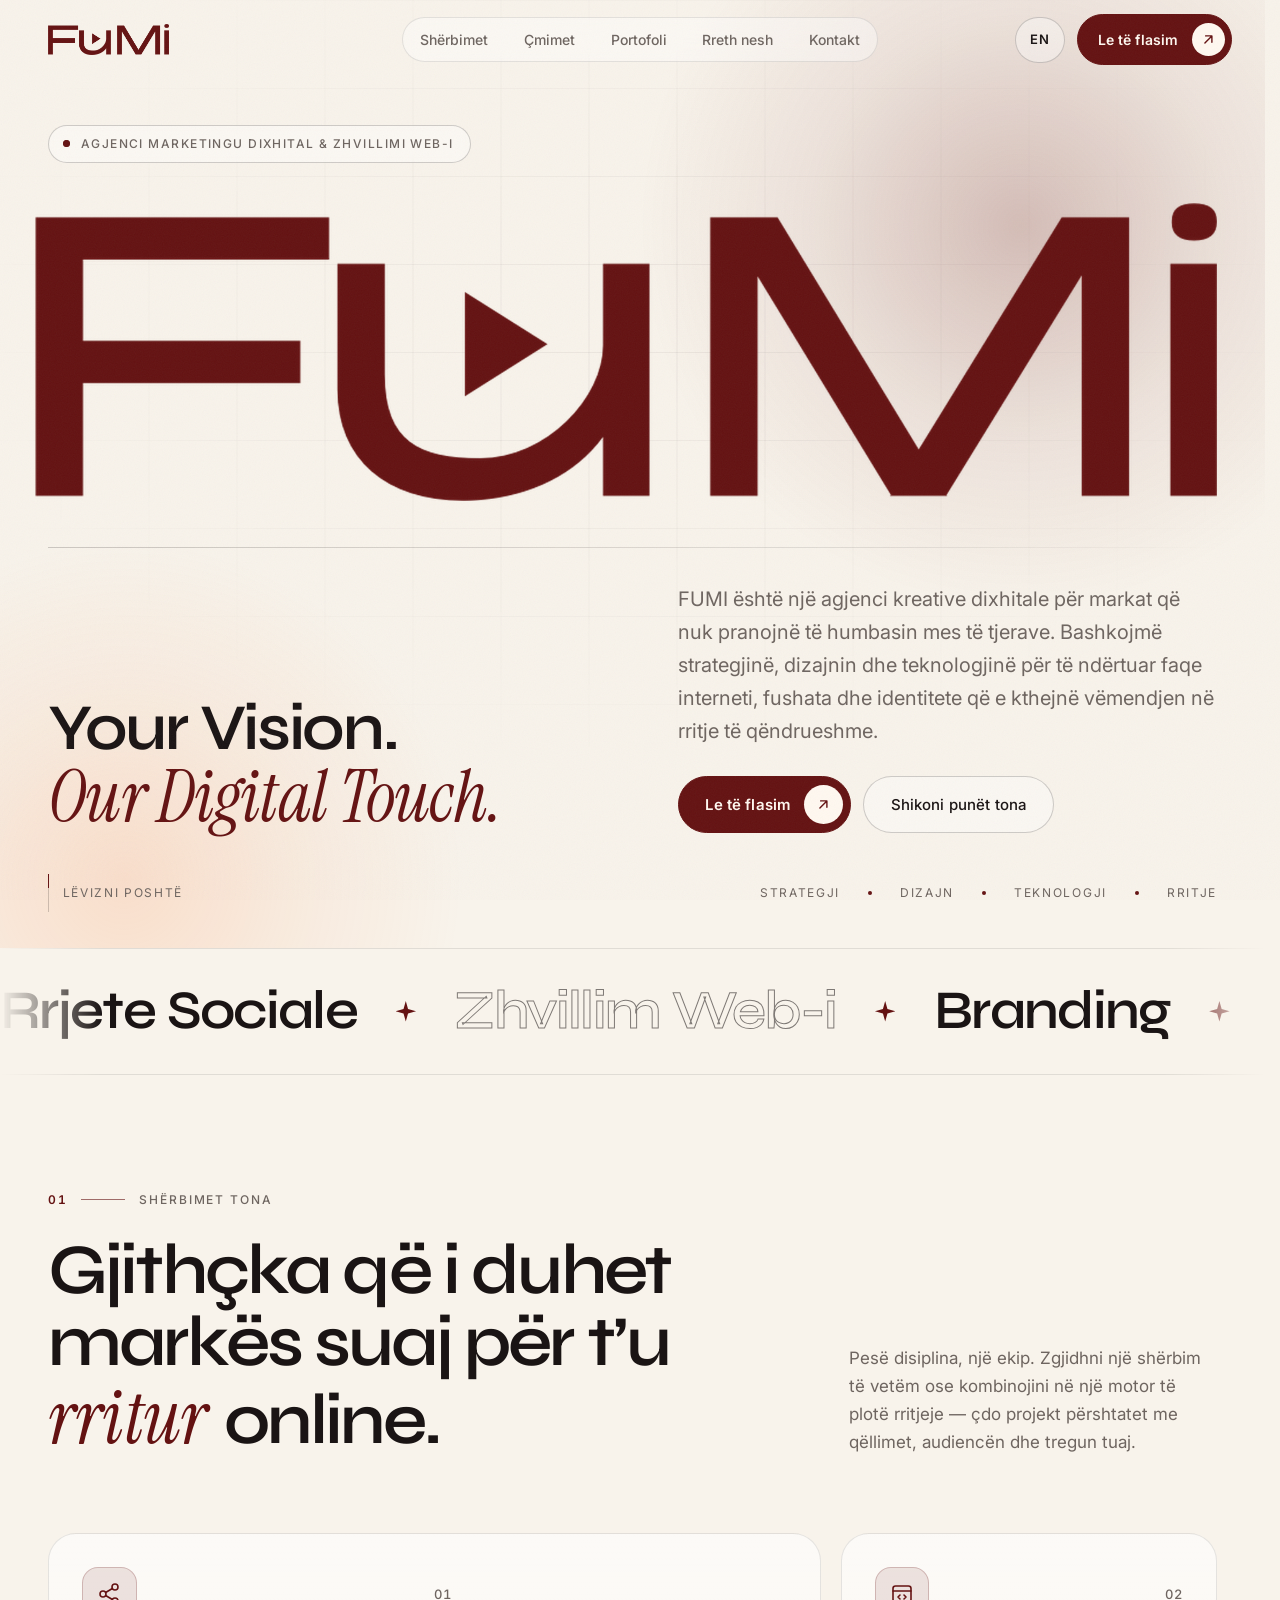
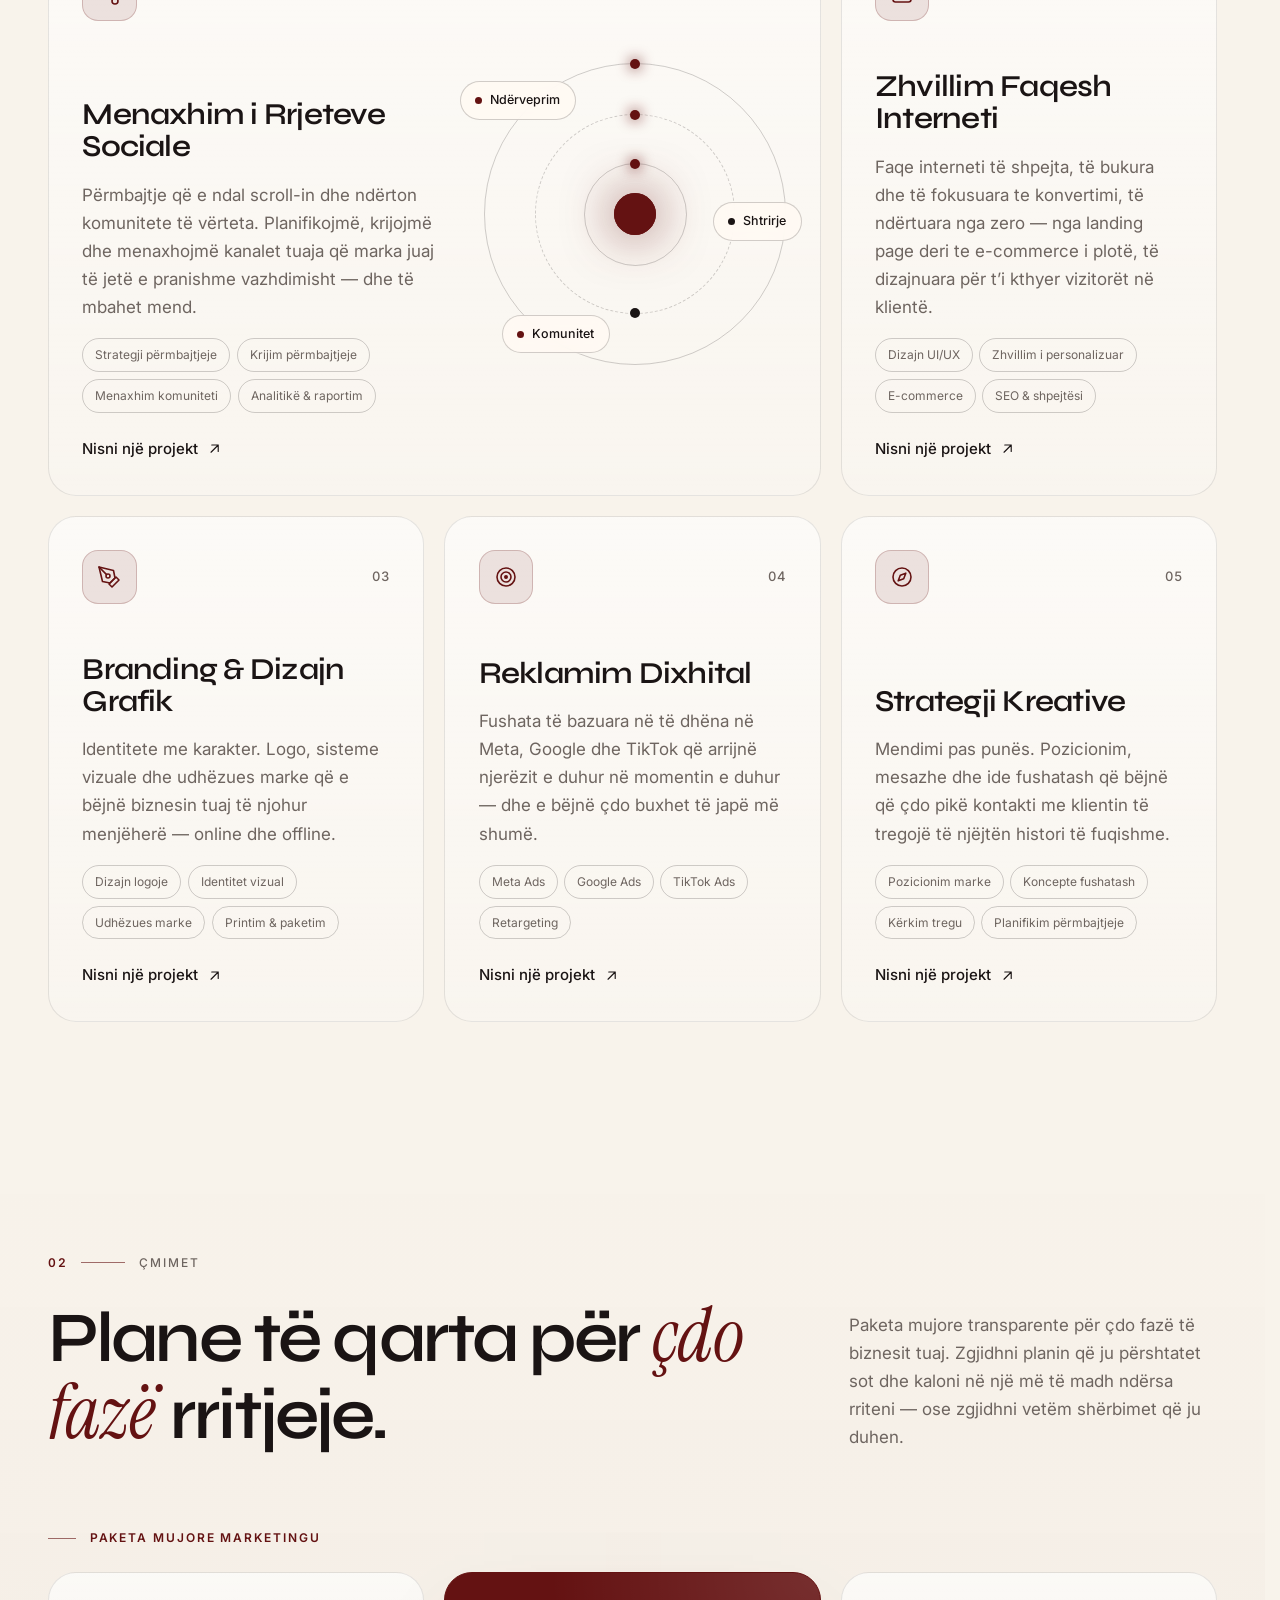
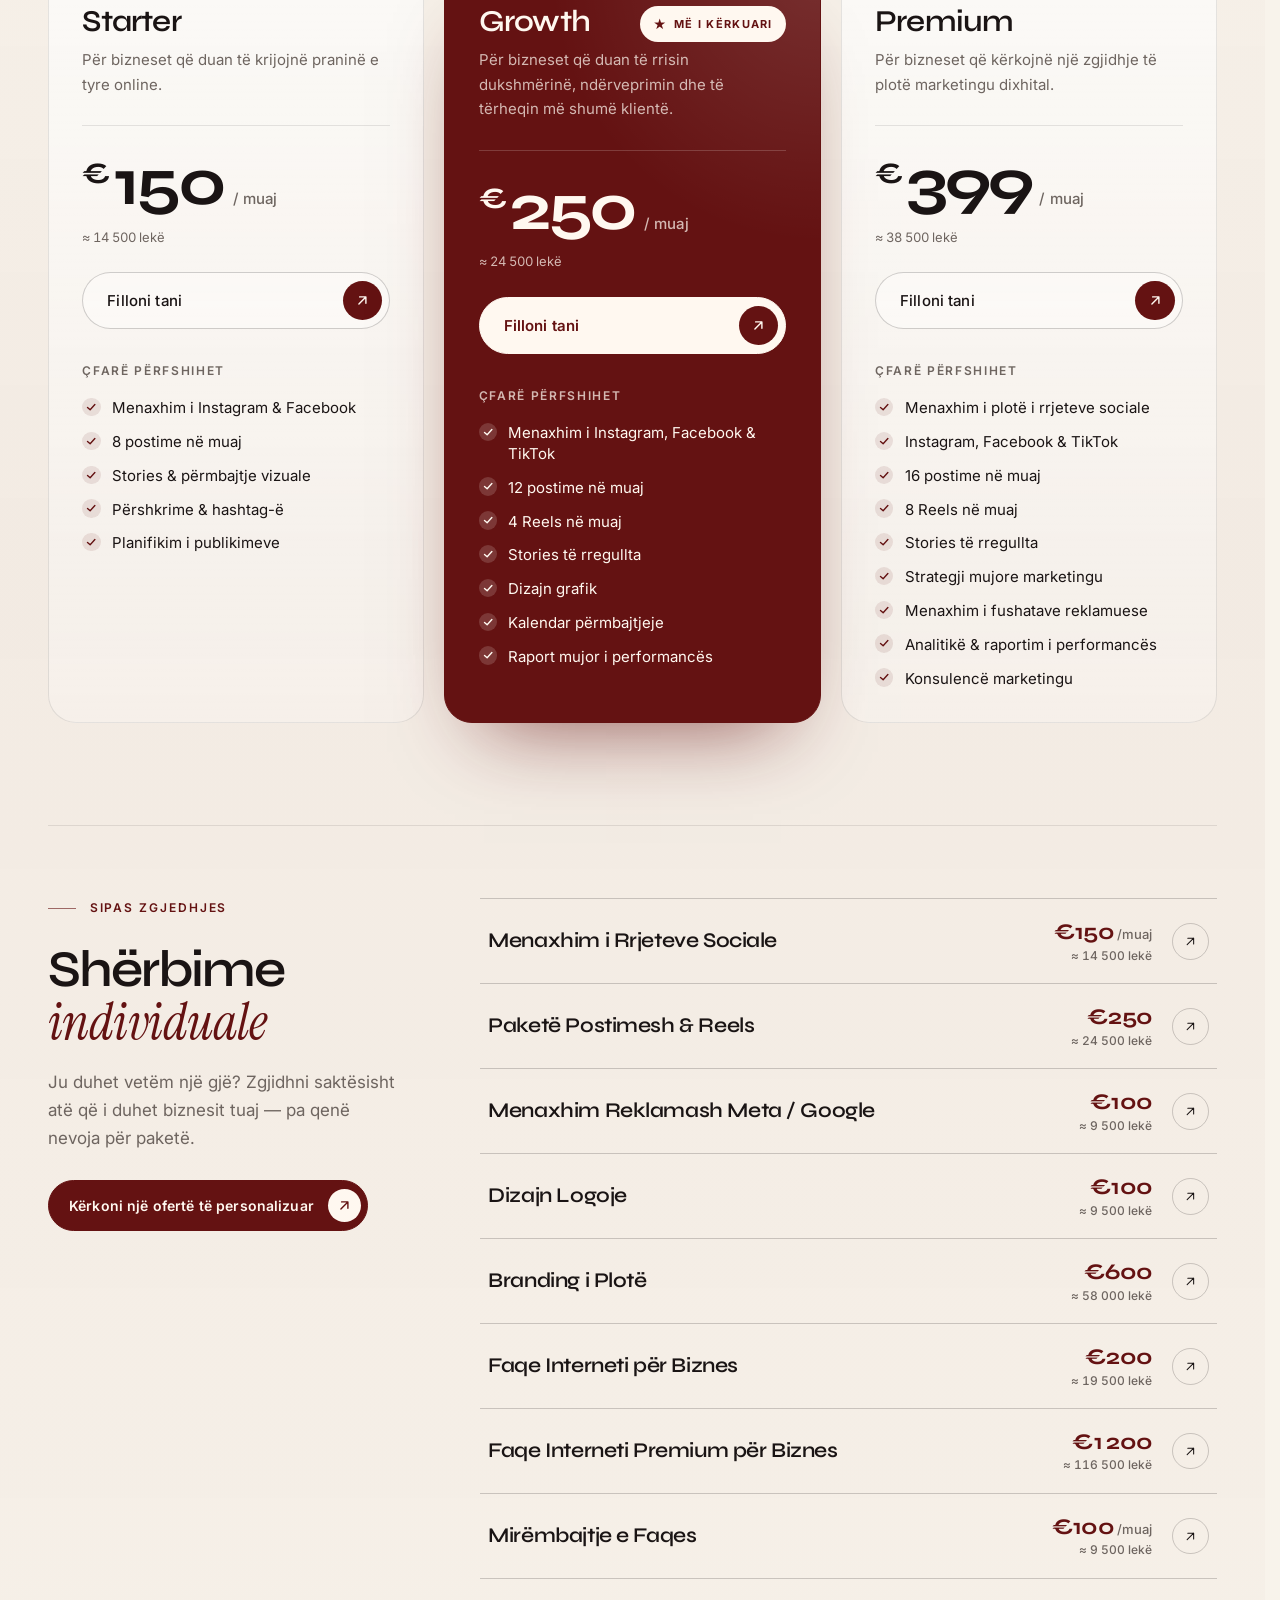
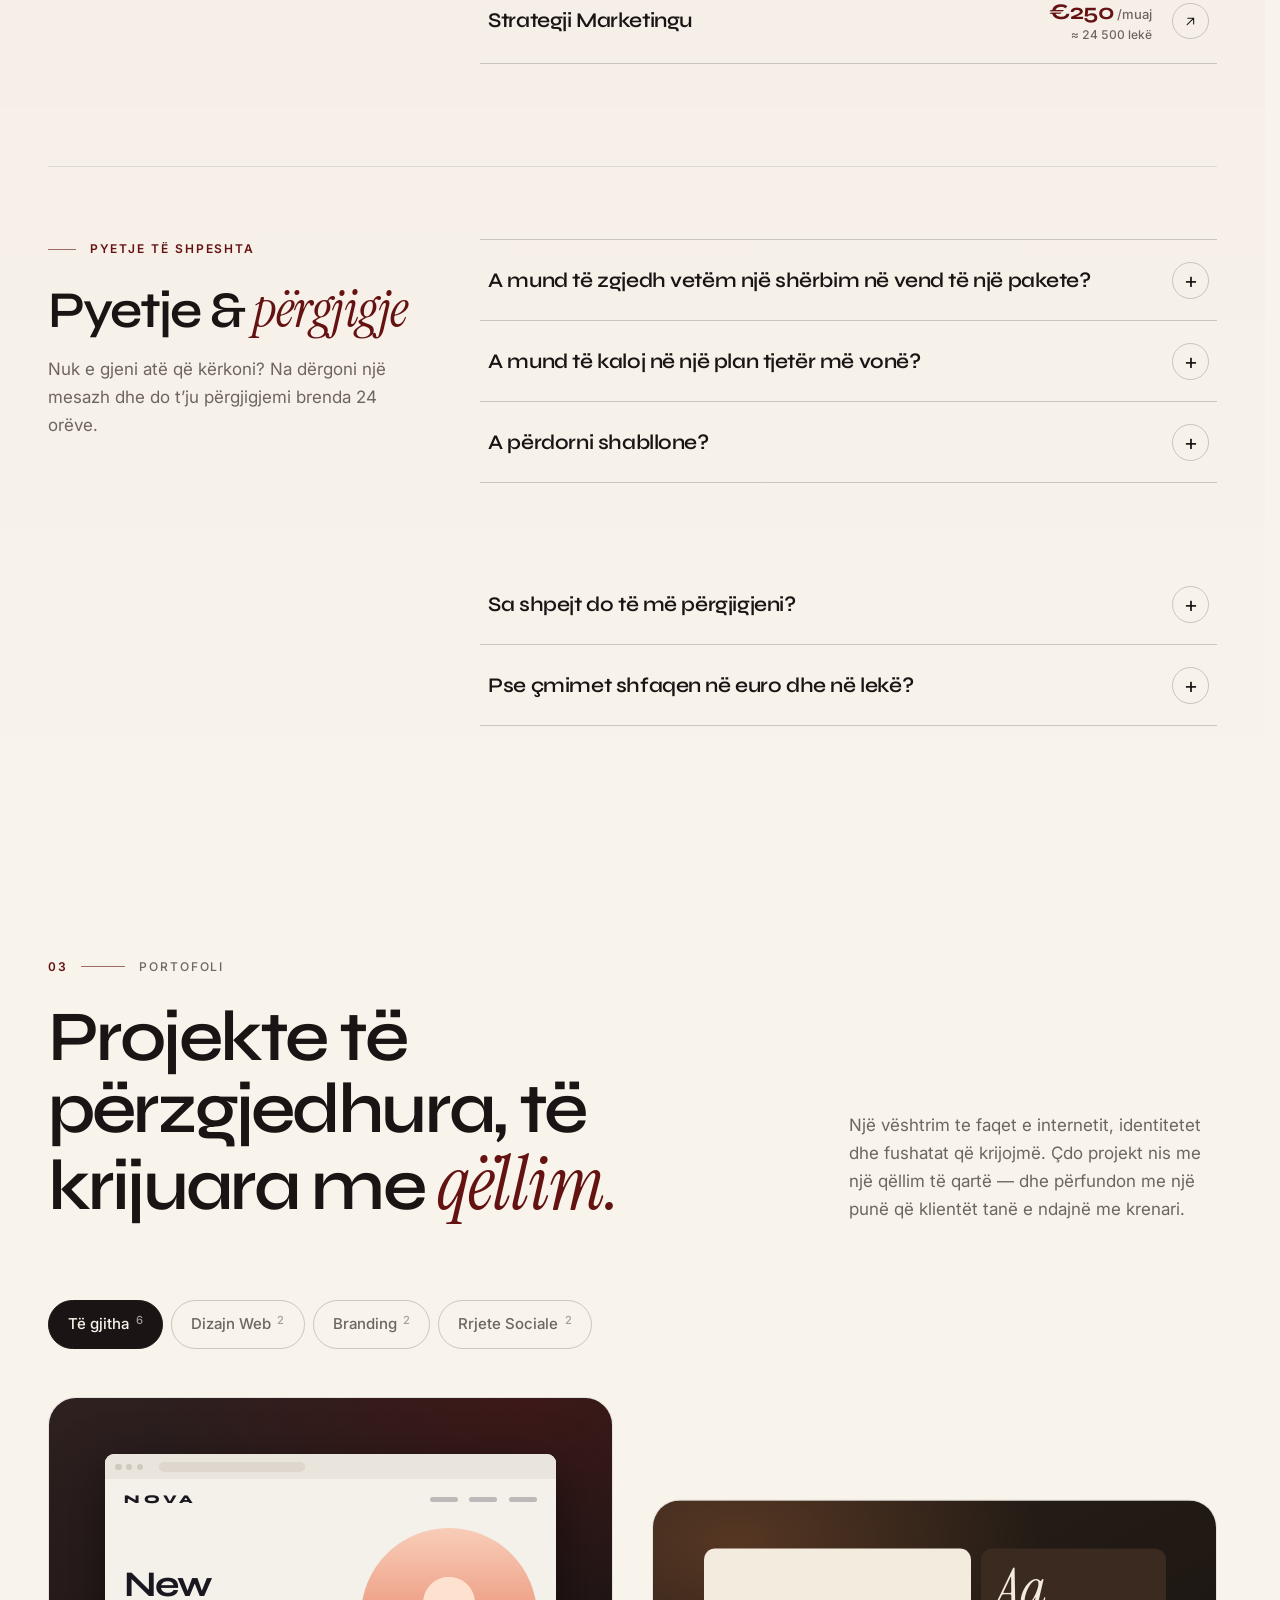
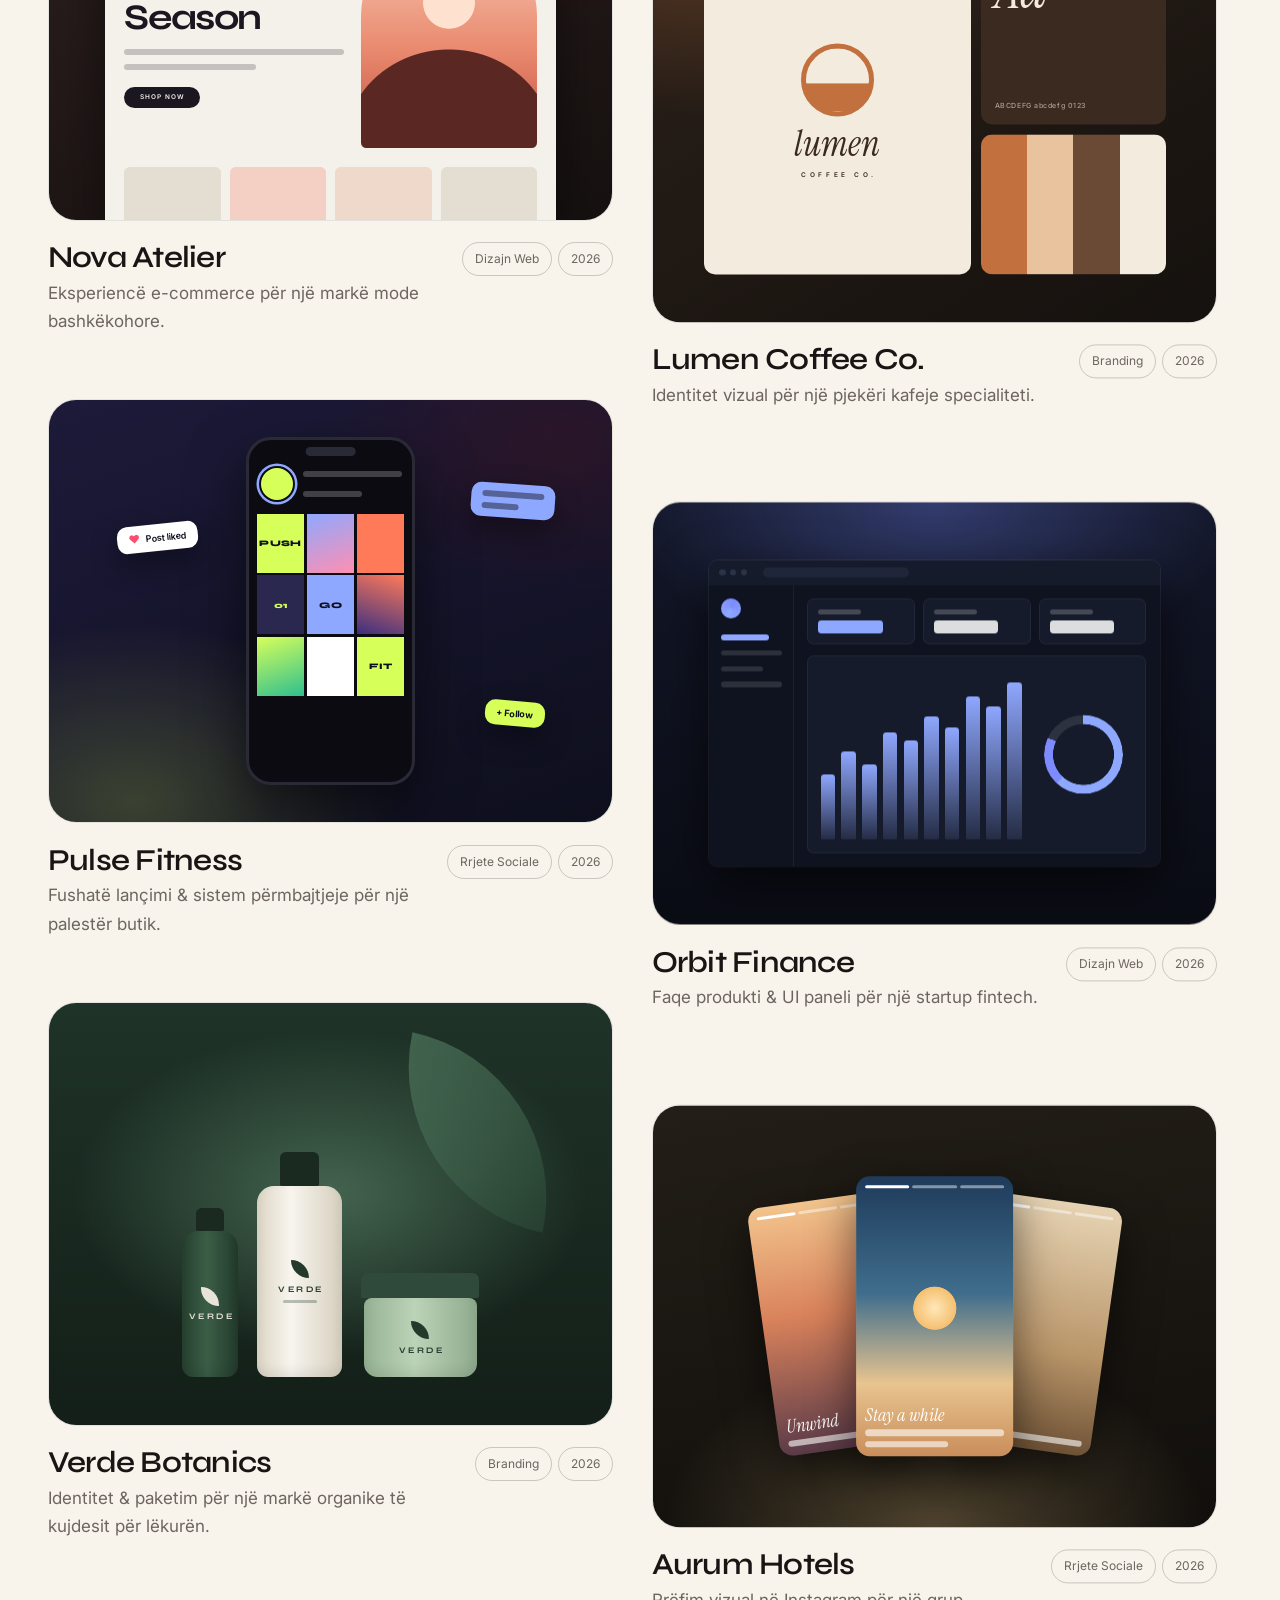
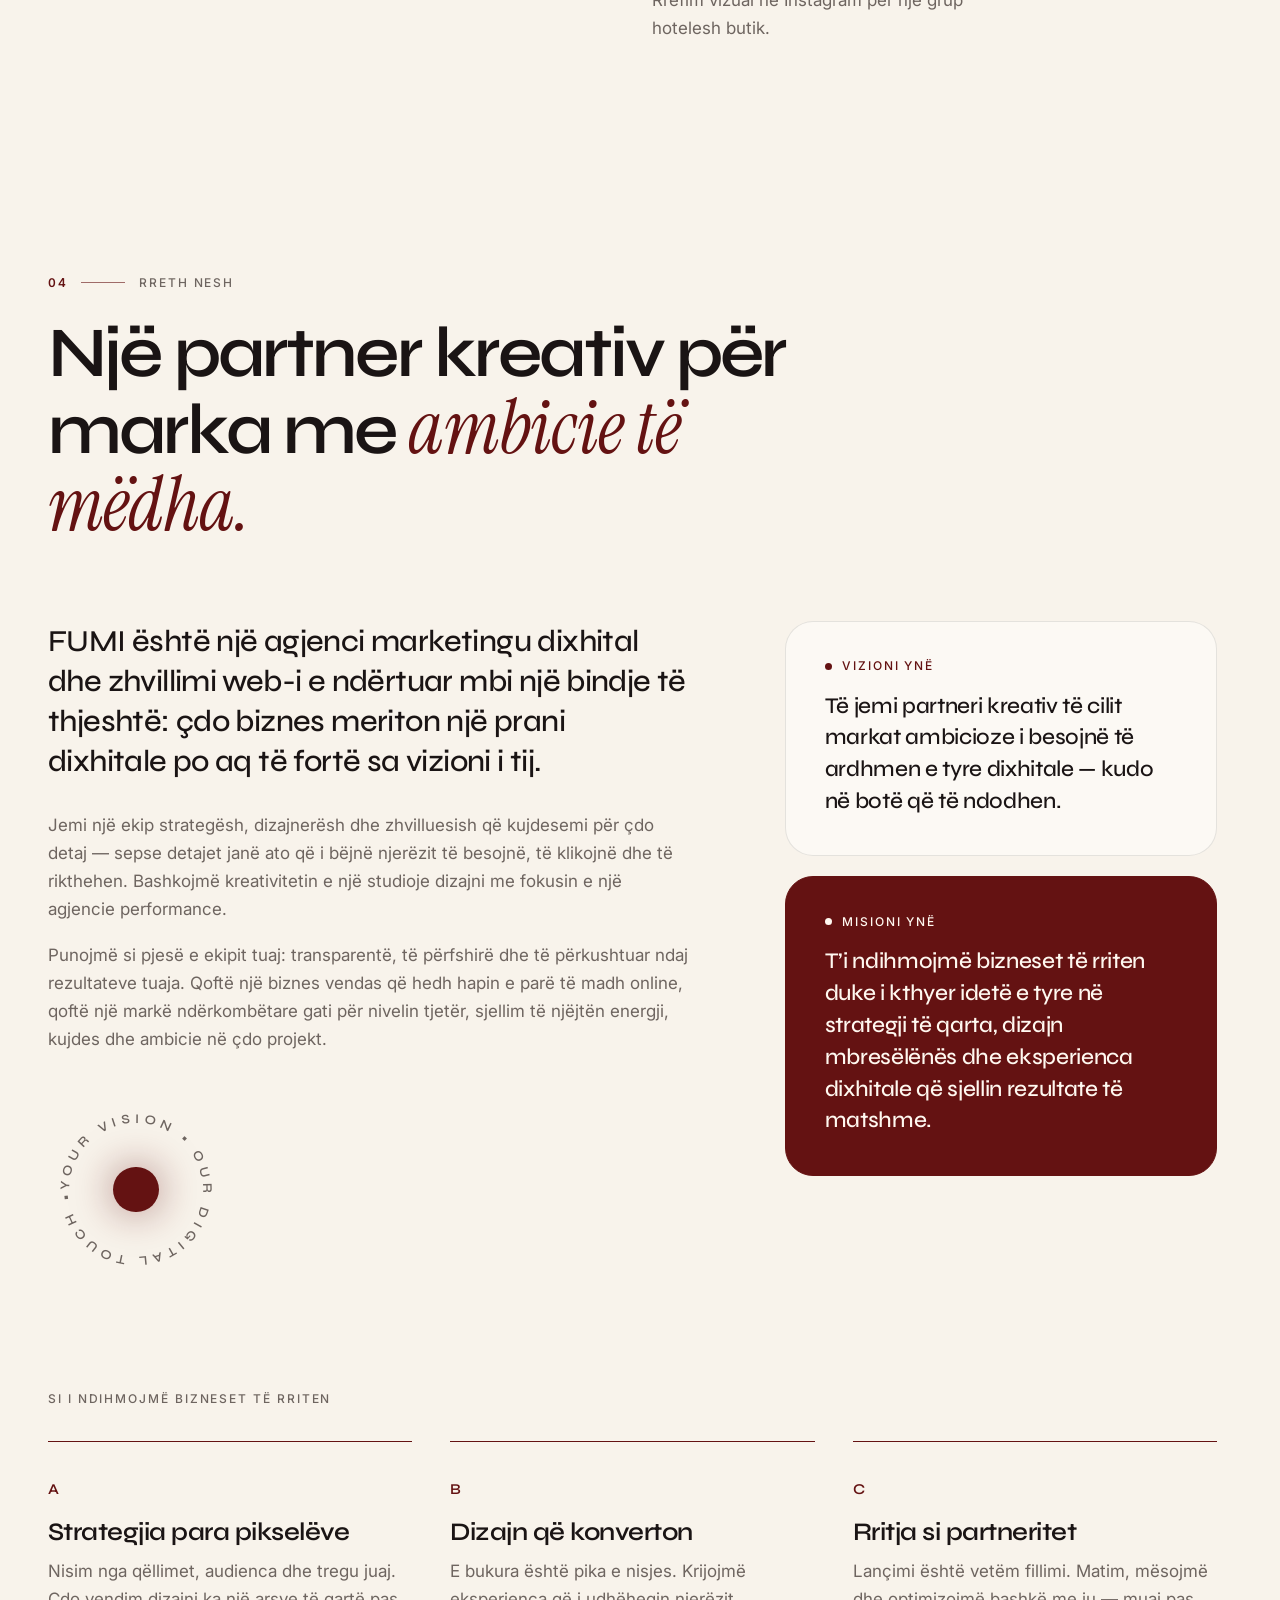
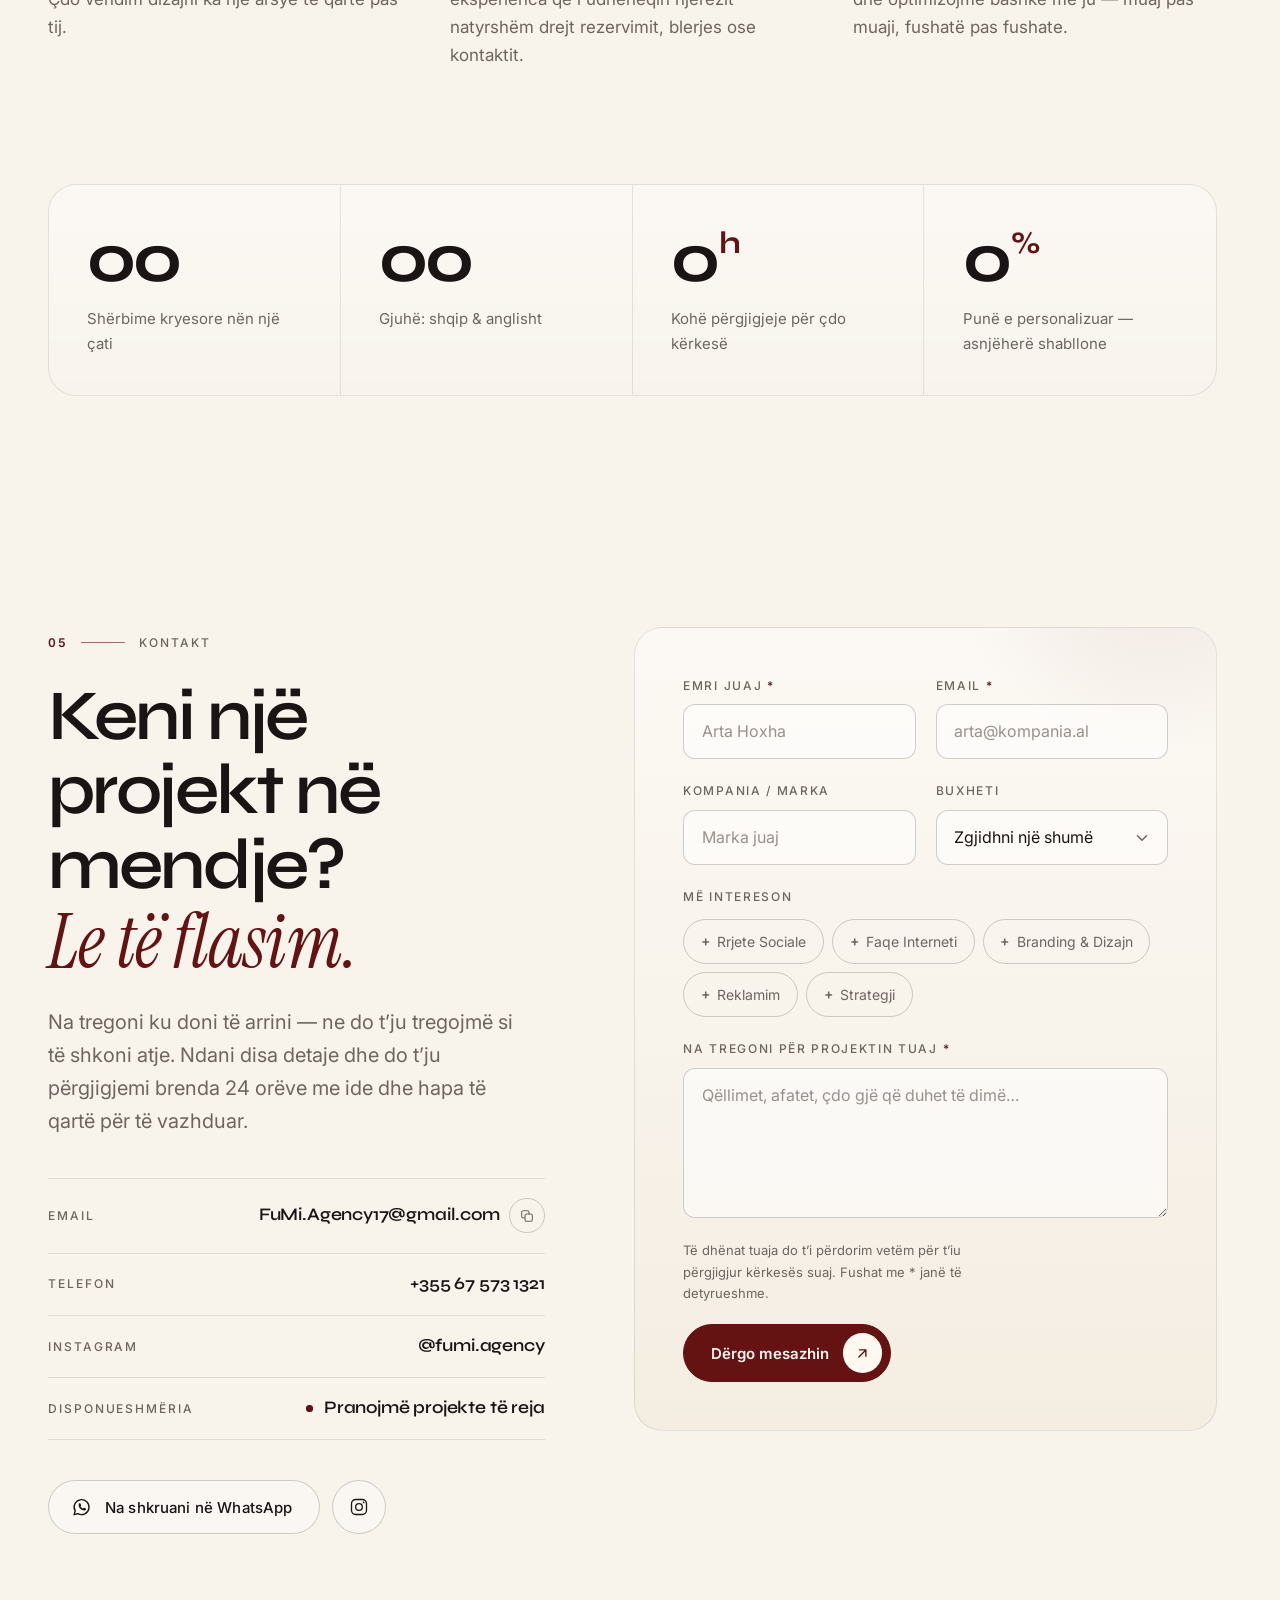
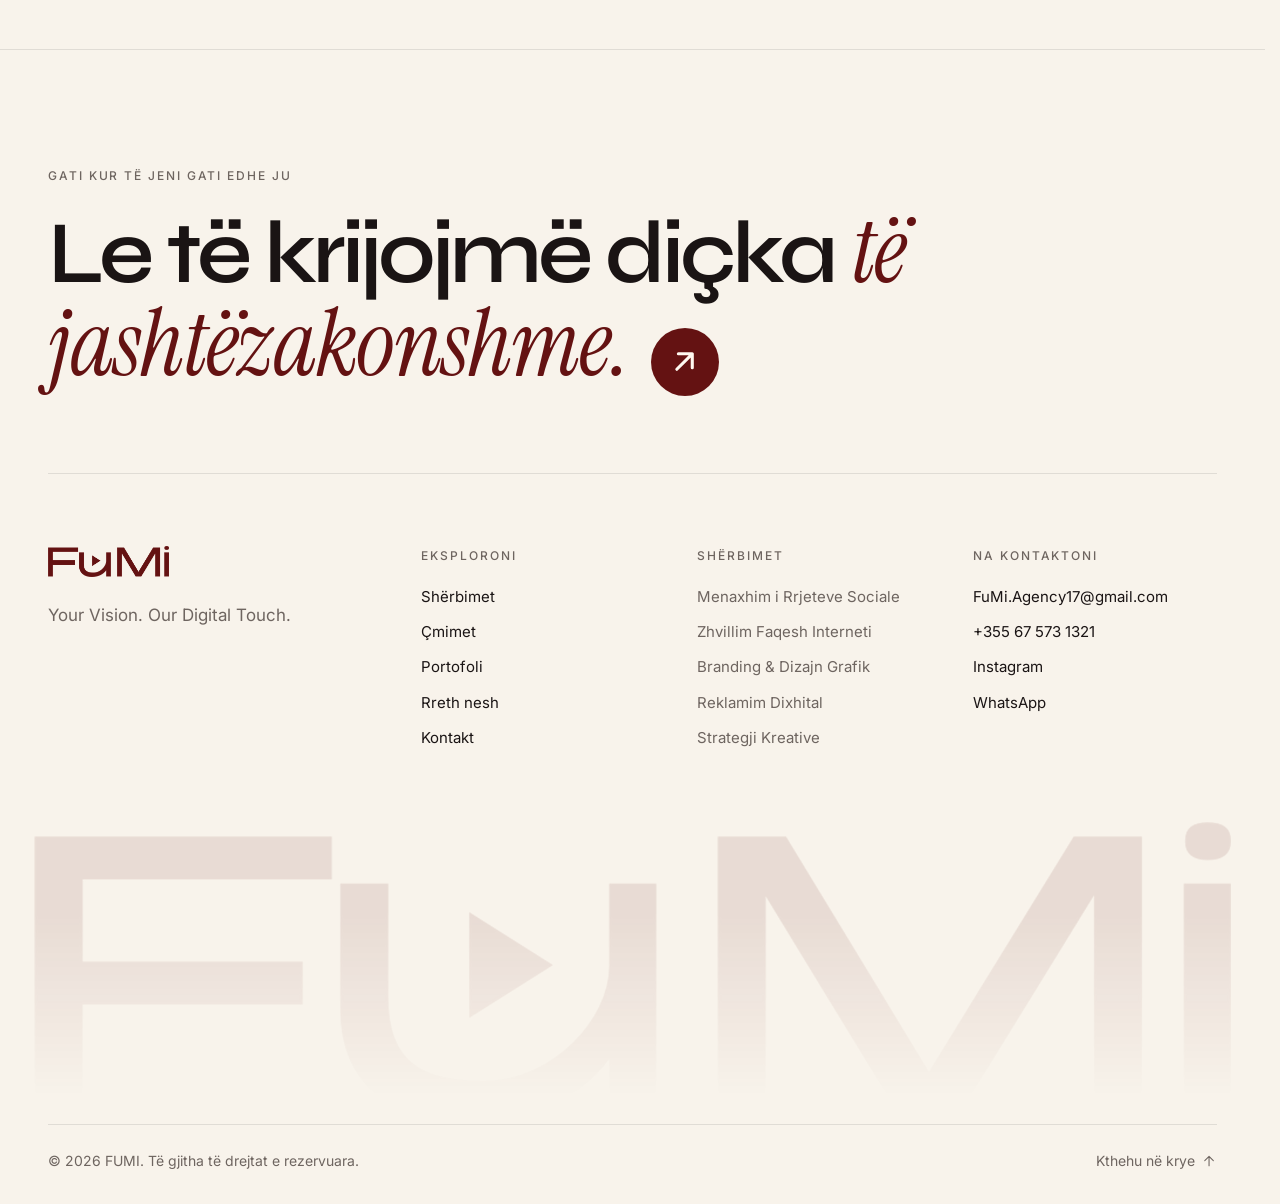
==== sq/index.html @ 375dccf7 "Add Albanian version, FAQ, lekë prices and floating WhatsApp button - Add a full Albanian translatio" ====
<!DOCTYPE html>
<html lang="sq" class="no-js">
<head>
  <meta charset="UTF-8">
  <meta name="viewport" content="width=device-width, initial-scale=1">
  <title>FUMI — Agjenci Marketingu Dixhital &amp; Zhvillimi Web-i</title>
  <meta name="description" content="FUMI është një agjenci marketingu dixhital dhe zhvillimi web-i. Krijojmë faqe interneti, identitete marke, përmbajtje për rrjetet sociale dhe fushata reklamuese që i ndihmojnë bizneset ambicioze të rriten. Your Vision. Our Digital Touch.">
  <meta name="theme-color" content="#F8F3EB">
  <meta name="color-scheme" content="light">
  <meta name="robots" content="index, follow">
  <link rel="canonical" href="https://www.fumi.agency/sq/">
  <link rel="alternate" hreflang="en" href="https://www.fumi.agency/">
  <link rel="alternate" hreflang="sq" href="https://www.fumi.agency/sq/">
  <link rel="alternate" hreflang="x-default" href="https://www.fumi.agency/">

  <!-- Open Graph / social sharing -->
  <meta property="og:type" content="website">
  <meta property="og:site_name" content="FUMI">
  <meta property="og:locale" content="sq_AL">
  <meta property="og:locale:alternate" content="en_US">
  <meta property="og:title" content="FUMI — Agjenci Marketingu Dixhital &amp; Zhvillimi Web-i">
  <meta property="og:description" content="Faqe interneti, branding, rrjete sociale dhe reklamim dixhital për marka që nuk pranojnë të humbasin mes të tjerave. Your Vision. Our Digital Touch.">
  <meta property="og:url" content="https://www.fumi.agency/sq/">
  <meta property="og:image" content="https://www.fumi.agency/assets/og-image.png">
  <meta property="og:image:width" content="1200">
  <meta property="og:image:height" content="630">
  <meta property="og:image:alt" content="FUMI — Your Vision. Our Digital Touch.">
  <meta name="twitter:card" content="summary_large_image">
  <meta name="twitter:title" content="FUMI — Agjenci Marketingu Dixhital &amp; Zhvillimi Web-i">
  <meta name="twitter:description" content="Faqe interneti, branding, rrjete sociale dhe reklamim dixhital për marka që nuk pranojnë të humbasin mes të tjerave.">
  <meta name="twitter:image" content="https://www.fumi.agency/assets/og-image.png">

  <link rel="icon" href="../assets/favicon.svg" type="image/svg+xml">
  <link rel="apple-touch-icon" href="../assets/apple-touch-icon.png">

  <!-- Enables animations only when JavaScript runs; falls back to a static page if main.js fails to load -->
  <script>
    document.documentElement.className = 'js';
    setTimeout(function () { if (!window.__fumi) document.documentElement.className = 'no-js'; }, 4000);
  </script>

  <link rel="preconnect" href="https://fonts.googleapis.com">
  <link rel="preconnect" href="https://fonts.gstatic.com" crossorigin>
  <link rel="stylesheet" href="https://fonts.googleapis.com/css2?family=Instrument+Serif:ital@1&family=Inter:wght@400;500;600&family=Syne:wght@500;600;700;800&display=swap">
  <link rel="stylesheet" href="../css/style.css">
  <script src="../js/main.js" defer></script>
</head>
<body>
  <a class="skip-link" href="#main">Kalo te përmbajtja</a>

  <!-- Icon sprite -->
  <svg class="sprite" aria-hidden="true" focusable="false" xmlns="http://www.w3.org/2000/svg">
    <symbol id="i-arrow" viewBox="0 0 24 24"><path d="M7 17 17 7M8 7h9v9"/></symbol>
    <symbol id="i-close" viewBox="0 0 24 24"><path d="M6 6l12 12M18 6 6 18"/></symbol>
    <symbol id="i-mail" viewBox="0 0 24 24"><rect x="3" y="5" width="18" height="14" rx="2.5"/><path d="m4 7 8 6 8-6"/></symbol>
    <symbol id="i-copy" viewBox="0 0 24 24"><rect x="9" y="9" width="11" height="11" rx="2.5"/><path d="M15 9V6.5A2.5 2.5 0 0 0 12.5 4h-6A2.5 2.5 0 0 0 4 6.5v6A2.5 2.5 0 0 0 6.5 15H9"/></symbol>
    <symbol id="i-check" viewBox="0 0 24 24"><path d="M5 12.5 10 17 19 7"/></symbol>
    <symbol id="i-instagram" viewBox="0 0 24 24"><rect x="3" y="3" width="18" height="18" rx="5"/><circle cx="12" cy="12" r="4"/><circle cx="17.5" cy="6.5" r="1.1" fill="currentColor" stroke="none"/></symbol>
    <symbol id="i-whatsapp" viewBox="0 0 24 24"><path d="M3.6 20.4l1.2-4.3A8.6 8.6 0 1 1 8 19.2z"/><path fill="currentColor" stroke="none" d="M9.1 7.6c.2-.4.4-.4.7-.4h.5c.2 0 .4 0 .6.4l.8 1.8c.1.2.1.4 0 .6l-.5.7c-.1.2-.1.3 0 .5.5.9 1.3 1.7 2.3 2.2.2.1.3.1.5-.1l.7-.8c.2-.2.3-.2.5-.1l1.8.8c.3.1.4.3.4.5 0 .5-.2 1.2-.8 1.5-.6.4-1.7.6-3.4-.1-1.5-.6-2.9-1.9-3.8-3.4-.8-1.4-.6-2.5-.3-3.1z"/></symbol>
    <symbol id="i-social" viewBox="0 0 24 24"><circle cx="18" cy="5" r="3"/><circle cx="6" cy="12" r="3"/><circle cx="18" cy="19" r="3"/><path d="m8.6 13.5 6.8 4M15.4 6.5l-6.8 4"/></symbol>
    <symbol id="i-web" viewBox="0 0 24 24"><rect x="3" y="4" width="18" height="16" rx="2.5"/><path d="M3 9h18M10 13l-2 2 2 2M14 13l2 2-2 2"/></symbol>
    <symbol id="i-brand" viewBox="0 0 24 24"><path d="m12 19 7-7 3 3-7 7-3-3z"/><path d="m18 13-1.5-7.5L2 2l3.5 14.5L13 18l5-5z"/><path d="m2 2 7.6 7.6"/><circle cx="11" cy="11" r="2"/></symbol>
    <symbol id="i-ads" viewBox="0 0 24 24"><circle cx="12" cy="12" r="9"/><circle cx="12" cy="12" r="5"/><circle cx="12" cy="12" r="1.2" fill="currentColor"/></symbol>
    <symbol id="i-strategy" viewBox="0 0 24 24"><circle cx="12" cy="12" r="9"/><path d="m15.8 8.2-2.1 5.5-5.5 2.1 2.1-5.5z"/></symbol>
  </svg>

  <!-- Intro loader / page transition curtain -->
  <div class="loader" aria-hidden="true">
    <div class="loader__brand">
      <span class="loader__word"><img class="loader__logo" src="../assets/logo-fumi.png" srcset="../assets/logo-fumi-480.webp 480w, ../assets/logo-fumi-960.webp 960w, ../assets/logo-fumi.webp 1903w" sizes="(min-width: 1160px) 415px, 36vw" alt="" width="1903" height="480"></span>
    </div>
    <div class="loader__bar"><span></span></div>
  </div>

  <div class="scroll-progress" aria-hidden="true"></div>

  <!-- ================= HEADER ================= -->
  <header class="header" id="header">
    <div class="container header__inner">
      <a class="logo" href="#home" aria-label="FUMI — kthehu në krye">
        <img class="logo__img" src="../assets/logo-fumi.png" srcset="../assets/logo-fumi-480.webp 480w, ../assets/logo-fumi-960.webp 960w, ../assets/logo-fumi.webp 1903w" sizes="125px" alt="FUMI" width="1903" height="480">
      </a>

      <nav class="nav" aria-label="Kryesore">
        <ul class="nav__list">
          <li><a class="nav__link" href="#services">Shërbimet</a></li>
          <li><a class="nav__link" href="#pricing">Çmimet</a></li>
          <li><a class="nav__link" href="#work">Portofoli</a></li>
          <li><a class="nav__link" href="#about">Rreth nesh</a></li>
          <li><a class="nav__link" href="#contact">Kontakt</a></li>
        </ul>
      </nav>

      <div class="header__actions">
        <a class="lang-switch" href="../" hreflang="en" lang="en" aria-label="English — read this page in English">EN</a>
        <a class="btn btn--primary btn--sm btn--icon header__cta" href="#contact" data-magnetic>
          <span class="btn__label">Le të flasim</span>
          <span class="btn__icon" aria-hidden="true"><svg class="icon"><use href="#i-arrow"/></svg><svg class="icon"><use href="#i-arrow"/></svg></span>
        </a>
        <button class="burger" type="button" aria-label="Hap menunë" aria-expanded="false" aria-controls="mobile-menu">
          <span></span><span></span>
        </button>
      </div>
    </div>
  </header>

  <!-- Mobile menu -->
  <div class="menu" id="mobile-menu" aria-hidden="true">
    <nav class="menu__nav" aria-label="Menuja">
      <ul>
        <li style="--i:0"><a class="menu__link" href="#services"><span class="menu__num">01</span>Shërbimet</a></li>
        <li style="--i:1"><a class="menu__link" href="#pricing"><span class="menu__num">02</span>Çmimet</a></li>
        <li style="--i:2"><a class="menu__link" href="#work"><span class="menu__num">03</span>Portofoli</a></li>
        <li style="--i:3"><a class="menu__link" href="#about"><span class="menu__num">04</span>Rreth nesh</a></li>
        <li style="--i:4"><a class="menu__link" href="#contact"><span class="menu__num">05</span>Kontakt</a></li>
      </ul>
    </nav>
    <div class="menu__footer">
      <a href="mailto:fumi.agency17@gmail.com">FuMi.Agency17@gmail.com</a>
      <a href="tel:+355675731321">+355 67 573 1321</a>
      <div class="menu__socials">
        <a href="https://www.instagram.com/fumi.agency/" target="_blank" rel="noopener">Instagram</a>
        <a href="https://wa.me/355675731321" target="_blank" rel="noopener">WhatsApp</a>
      </div>
    </div>
  </div>

  <main id="main">

    <!-- ================= HERO ================= -->
    <section class="hero" id="home" aria-label="Hyrje">
      <div class="hero__bg" aria-hidden="true">
        <div class="hero__grid"></div>
        <div class="hero__orb hero__orb--1"></div>
        <div class="hero__orb hero__orb--2"></div>
      </div>

      <div class="container hero__inner">
        <p class="hero__eyebrow" data-hero style="--hd:.25s"><span class="pulse" aria-hidden="true"></span>Agjenci Marketingu Dixhital &amp; Zhvillimi Web-i</p>

        <h1 class="hero__brand">
          <span class="sr-only">FUMI — Agjenci Marketingu Dixhital dhe Zhvillimi Web-i</span>
          <span class="hero__word" aria-hidden="true">
            <span class="char-wrap"><img class="hero__logo" src="../assets/logo-fumi.png" srcset="../assets/logo-fumi-480.webp 480w, ../assets/logo-fumi-960.webp 960w, ../assets/logo-fumi.webp 1903w" sizes="(min-width: 1320px) 1320px, 100vw" alt="" width="1903" height="480"></span>
          </span>
        </h1>

        <div class="hero__bottom">
          <p class="hero__title" lang="en">
            <span class="line"><span style="--i:0">Your Vision.</span></span>
            <span class="line"><span style="--i:1"><em>Our Digital Touch.</em></span></span>
          </p>
          <div class="hero__aside">
            <p class="hero__intro" data-hero style="--hd:.9s">FUMI është një agjenci kreative dixhitale për markat që nuk pranojnë të humbasin mes të tjerave. Bashkojmë strategjinë, dizajnin dhe teknologjinë për të ndërtuar faqe interneti, fushata dhe identitete që e kthejnë vëmendjen në rritje të qëndrueshme.</p>
            <div class="hero__actions" data-hero style="--hd:1s">
              <a class="btn btn--primary btn--icon" href="#contact" data-magnetic>
                <span class="btn__label">Le të flasim</span>
                <span class="btn__icon" aria-hidden="true"><svg class="icon"><use href="#i-arrow"/></svg><svg class="icon"><use href="#i-arrow"/></svg></span>
              </a>
              <a class="btn btn--ghost" href="#work"><span class="btn__label">Shikoni punët tona</span></a>
            </div>
          </div>
        </div>

        <div class="hero__footer" data-hero style="--hd:1.15s">
          <a class="scroll-cue" href="#services"><span class="scroll-cue__track" aria-hidden="true"><span></span></span>Lëvizni poshtë</a>
          <ul class="hero__disciplines" aria-label="Çfarë bashkojmë">
            <li>Strategji</li><li>Dizajn</li><li>Teknologji</li><li>Rritje</li>
          </ul>
        </div>
      </div>
    </section>

    <!-- Marquee -->
    <div class="marquee" aria-hidden="true">
      <div class="marquee__track">
        <div class="marquee__group">
          <span class="marquee__item">Rrjete Sociale</span><span class="marquee__star"></span>
          <span class="marquee__item marquee__item--outline">Zhvillim Web-i</span><span class="marquee__star"></span>
          <span class="marquee__item">Branding</span><span class="marquee__star"></span>
          <span class="marquee__item marquee__item--outline">Reklamim Dixhital</span><span class="marquee__star"></span>
          <span class="marquee__item">Strategji Kreative</span><span class="marquee__star"></span>
        </div>
        <div class="marquee__group">
          <span class="marquee__item">Rrjete Sociale</span><span class="marquee__star"></span>
          <span class="marquee__item marquee__item--outline">Zhvillim Web-i</span><span class="marquee__star"></span>
          <span class="marquee__item">Branding</span><span class="marquee__star"></span>
          <span class="marquee__item marquee__item--outline">Reklamim Dixhital</span><span class="marquee__star"></span>
          <span class="marquee__item">Strategji Kreative</span><span class="marquee__star"></span>
        </div>
      </div>
    </div>

    <!-- ================= SERVICES ================= -->
    <section class="section services" id="services" aria-labelledby="services-title">
      <div class="container">
        <header class="section-head">
          <p class="section-label" data-reveal><span class="section-label__num">01</span>Shërbimet tona</p>
          <h2 class="section-title" id="services-title" data-reveal>Gjithçka që i duhet markës suaj për t’u <em>rritur</em> online.</h2>
          <p class="section-intro" data-reveal>Pesë disiplina, një ekip. Zgjidhni një shërbim të vetëm ose kombinojini në një motor të plotë rritjeje — çdo projekt përshtatet me qëllimet, audiencën dhe tregun tuaj.</p>
        </header>

        <div class="services__grid" data-reveal-group>
          <article class="service service--featured" data-reveal data-spotlight>
            <div class="service__content">
              <div class="service__top">
                <span class="service__icon"><svg class="icon"><use href="#i-social"/></svg></span>
                <span class="service__num">01</span>
              </div>
              <h3 class="service__title">Menaxhim i Rrjeteve Sociale</h3>
              <p class="service__text">Përmbajtje që e ndal scroll-in dhe ndërton komunitete të vërteta. Planifikojmë, krijojmë dhe menaxhojmë kanalet tuaja që marka juaj të jetë e pranishme vazhdimisht — dhe të mbahet mend.</p>
              <ul class="service__tags">
                <li>Strategji përmbajtjeje</li><li>Krijim përmbajtjeje</li><li>Menaxhim komuniteti</li><li>Analitikë &amp; raportim</li>
              </ul>
              <a class="service__link" href="#contact" data-service="Social Media Management">Nisni një projekt <svg class="icon" aria-hidden="true"><use href="#i-arrow"/></svg></a>
            </div>
            <div class="service__visual" aria-hidden="true">
              <div class="orbit">
                <span class="orbit__ring orbit__ring--1"><i></i></span>
                <span class="orbit__ring orbit__ring--2"><i></i><i></i></span>
                <span class="orbit__ring orbit__ring--3"><i></i></span>
                <span class="orbit__core"></span>
                <span class="orbit__chip orbit__chip--1"><b></b>Ndërveprim</span>
                <span class="orbit__chip orbit__chip--2"><b></b>Shtrirje</span>
                <span class="orbit__chip orbit__chip--3"><b></b>Komunitet</span>
              </div>
            </div>
          </article>

          <article class="service" data-reveal data-spotlight>
            <div class="service__content">
              <div class="service__top">
                <span class="service__icon"><svg class="icon"><use href="#i-web"/></svg></span>
                <span class="service__num">02</span>
              </div>
              <h3 class="service__title">Zhvillim Faqesh Interneti</h3>
              <p class="service__text">Faqe interneti të shpejta, të bukura dhe të fokusuara te konvertimi, të ndërtuara nga zero — nga landing page deri te e-commerce i plotë, të dizajnuara për t’i kthyer vizitorët në klientë.</p>
              <ul class="service__tags">
                <li>Dizajn UI/UX</li><li>Zhvillim i personalizuar</li><li>E-commerce</li><li>SEO &amp; shpejtësi</li>
              </ul>
              <a class="service__link" href="#contact" data-service="Website Development">Nisni një projekt <svg class="icon" aria-hidden="true"><use href="#i-arrow"/></svg></a>
            </div>
          </article>

          <article class="service" data-reveal data-spotlight>
            <div class="service__content">
              <div class="service__top">
                <span class="service__icon"><svg class="icon"><use href="#i-brand"/></svg></span>
                <span class="service__num">03</span>
              </div>
              <h3 class="service__title">Branding &amp; Dizajn Grafik</h3>
              <p class="service__text">Identitete me karakter. Logo, sisteme vizuale dhe udhëzues marke që e bëjnë biznesin tuaj të njohur menjëherë — online dhe offline.</p>
              <ul class="service__tags">
                <li>Dizajn logoje</li><li>Identitet vizual</li><li>Udhëzues marke</li><li>Printim &amp; paketim</li>
              </ul>
              <a class="service__link" href="#contact" data-service="Branding &amp; Graphic Design">Nisni një projekt <svg class="icon" aria-hidden="true"><use href="#i-arrow"/></svg></a>
            </div>
          </article>

          <article class="service" data-reveal data-spotlight>
            <div class="service__content">
              <div class="service__top">
                <span class="service__icon"><svg class="icon"><use href="#i-ads"/></svg></span>
                <span class="service__num">04</span>
              </div>
              <h3 class="service__title">Reklamim Dixhital</h3>
              <p class="service__text">Fushata të bazuara në të dhëna në Meta, Google dhe TikTok që arrijnë njerëzit e duhur në momentin e duhur — dhe e bëjnë çdo buxhet të japë më shumë.</p>
              <ul class="service__tags">
                <li>Meta Ads</li><li>Google Ads</li><li>TikTok Ads</li><li>Retargeting</li>
              </ul>
              <a class="service__link" href="#contact" data-service="Digital Advertising">Nisni një projekt <svg class="icon" aria-hidden="true"><use href="#i-arrow"/></svg></a>
            </div>
          </article>

          <article class="service" data-reveal data-spotlight>
            <div class="service__content">
              <div class="service__top">
                <span class="service__icon"><svg class="icon"><use href="#i-strategy"/></svg></span>
                <span class="service__num">05</span>
              </div>
              <h3 class="service__title">Strategji Kreative</h3>
              <p class="service__text">Mendimi pas punës. Pozicionim, mesazhe dhe ide fushatash që bëjnë që çdo pikë kontakti me klientin të tregojë të njëjtën histori të fuqishme.</p>
              <ul class="service__tags">
                <li>Pozicionim marke</li><li>Koncepte fushatash</li><li>Kërkim tregu</li><li>Planifikim përmbajtjeje</li>
              </ul>
              <a class="service__link" href="#contact" data-service="Creative Strategy">Nisni një projekt <svg class="icon" aria-hidden="true"><use href="#i-arrow"/></svg></a>
            </div>
          </article>
        </div>
      </div>
    </section>

    <!-- ================= PRICING ================= -->
    <section class="section pricing" id="pricing" aria-labelledby="pricing-title">
      <div class="container">
        <header class="section-head">
          <p class="section-label" data-reveal><span class="section-label__num">02</span>Çmimet</p>
          <h2 class="section-title" id="pricing-title" data-reveal>Plane të qarta për <em>çdo fazë</em> rritjeje.</h2>
          <p class="section-intro" data-reveal>Paketa mujore transparente për çdo fazë të biznesit tuaj. Zgjidhni planin që ju përshtatet sot dhe kaloni në një më të madh ndërsa rriteni — ose zgjidhni vetëm shërbimet që ju duhen.</p>
        </header>

        <p class="pricing__label" data-reveal>Paketa mujore marketingu</p>
        <div class="plans" data-reveal-group>
          <article class="plan" data-reveal>
            <div class="plan__head">
              <h3 class="plan__name">Starter</h3>
              <p class="plan__desc">Për bizneset që duan të krijojnë praninë e tyre online.</p>
            </div>
            <p class="plan__price"><span class="plan__currency">€</span>150<span class="plan__per">/ muaj</span></p>
            <p class="plan__all" data-eur="150"></p>
            <a class="btn btn--ghost btn--icon plan__cta" href="#contact" data-service="Social Media Management" data-package="paketa Starter (€150/muaj)">
              <span class="btn__label">Filloni tani</span>
              <span class="btn__icon" aria-hidden="true"><svg class="icon"><use href="#i-arrow"/></svg><svg class="icon"><use href="#i-arrow"/></svg></span>
            </a>
            <p class="plan__includes">Çfarë përfshihet</p>
            <ul class="plan__list">
              <li><svg class="icon" aria-hidden="true"><use href="#i-check"/></svg>Menaxhim i Instagram &amp; Facebook</li>
              <li><svg class="icon" aria-hidden="true"><use href="#i-check"/></svg>8 postime në muaj</li>
              <li><svg class="icon" aria-hidden="true"><use href="#i-check"/></svg>Stories &amp; përmbajtje vizuale</li>
              <li><svg class="icon" aria-hidden="true"><use href="#i-check"/></svg>Përshkrime &amp; hashtag-ë</li>
              <li><svg class="icon" aria-hidden="true"><use href="#i-check"/></svg>Planifikim i publikimeve</li>
            </ul>
          </article>

          <article class="plan plan--featured" data-reveal>
            <span class="plan__badge">Më i kërkuari</span>
            <div class="plan__head">
              <h3 class="plan__name">Growth</h3>
              <p class="plan__desc">Për bizneset që duan të rrisin dukshmërinë, ndërveprimin dhe të tërheqin më shumë klientë.</p>
            </div>
            <p class="plan__price"><span class="plan__currency">€</span>250<span class="plan__per">/ muaj</span></p>
            <p class="plan__all" data-eur="250"></p>
            <a class="btn btn--icon plan__cta" href="#contact" data-service="Social Media Management" data-package="paketa Growth (€250/muaj)">
              <span class="btn__label">Filloni tani</span>
              <span class="btn__icon" aria-hidden="true"><svg class="icon"><use href="#i-arrow"/></svg><svg class="icon"><use href="#i-arrow"/></svg></span>
            </a>
            <p class="plan__includes">Çfarë përfshihet</p>
            <ul class="plan__list">
              <li><svg class="icon" aria-hidden="true"><use href="#i-check"/></svg>Menaxhim i Instagram, Facebook &amp; TikTok</li>
              <li><svg class="icon" aria-hidden="true"><use href="#i-check"/></svg>12 postime në muaj</li>
              <li><svg class="icon" aria-hidden="true"><use href="#i-check"/></svg>4 Reels në muaj</li>
              <li><svg class="icon" aria-hidden="true"><use href="#i-check"/></svg>Stories të rregullta</li>
              <li><svg class="icon" aria-hidden="true"><use href="#i-check"/></svg>Dizajn grafik</li>
              <li><svg class="icon" aria-hidden="true"><use href="#i-check"/></svg>Kalendar përmbajtjeje</li>
              <li><svg class="icon" aria-hidden="true"><use href="#i-check"/></svg>Raport mujor i performancës</li>
            </ul>
          </article>

          <article class="plan" data-reveal>
            <div class="plan__head">
              <h3 class="plan__name">Premium</h3>
              <p class="plan__desc">Për bizneset që kërkojnë një zgjidhje të plotë marketingu dixhital.</p>
            </div>
            <p class="plan__price"><span class="plan__currency">€</span>399<span class="plan__per">/ muaj</span></p>
            <p class="plan__all" data-eur="399"></p>
            <a class="btn btn--ghost btn--icon plan__cta" href="#contact" data-service="Social Media Management" data-package="paketa Premium (€399/muaj)">
              <span class="btn__label">Filloni tani</span>
              <span class="btn__icon" aria-hidden="true"><svg class="icon"><use href="#i-arrow"/></svg><svg class="icon"><use href="#i-arrow"/></svg></span>
            </a>
            <p class="plan__includes">Çfarë përfshihet</p>
            <ul class="plan__list">
              <li><svg class="icon" aria-hidden="true"><use href="#i-check"/></svg>Menaxhim i plotë i rrjeteve sociale</li>
              <li><svg class="icon" aria-hidden="true"><use href="#i-check"/></svg>Instagram, Facebook &amp; TikTok</li>
              <li><svg class="icon" aria-hidden="true"><use href="#i-check"/></svg>16 postime në muaj</li>
              <li><svg class="icon" aria-hidden="true"><use href="#i-check"/></svg>8 Reels në muaj</li>
              <li><svg class="icon" aria-hidden="true"><use href="#i-check"/></svg>Stories të rregullta</li>
              <li><svg class="icon" aria-hidden="true"><use href="#i-check"/></svg>Strategji mujore marketingu</li>
              <li><svg class="icon" aria-hidden="true"><use href="#i-check"/></svg>Menaxhim i fushatave reklamuese</li>
              <li><svg class="icon" aria-hidden="true"><use href="#i-check"/></svg>Analitikë &amp; raportim i performancës</li>
              <li><svg class="icon" aria-hidden="true"><use href="#i-check"/></svg>Konsulencë marketingu</li>
            </ul>
          </article>
        </div>

        <div class="extras" id="individual-services">
          <div class="extras__head" data-reveal>
            <p class="pricing__label">Sipas zgjedhjes</p>
            <h3 class="extras__title">Shërbime <em>individuale</em></h3>
            <p class="extras__intro">Ju duhet vetëm një gjë? Zgjidhni saktësisht atë që i duhet biznesit tuaj — pa qenë nevoja për paketë.</p>
            <a class="btn btn--primary btn--icon btn--sm" href="#contact">
              <span class="btn__label">Kërkoni një ofertë të personalizuar</span>
              <span class="btn__icon" aria-hidden="true"><svg class="icon"><use href="#i-arrow"/></svg><svg class="icon"><use href="#i-arrow"/></svg></span>
            </a>
          </div>
          <ul class="extras__list" data-reveal-group>
            <li data-reveal><a class="extra" href="#contact" data-service="Social Media Management" data-package="Menaxhimi i Rrjeteve Sociale (€150/muaj)"><span class="extra__name">Menaxhim i Rrjeteve Sociale</span><span class="extra__price">€150<small>/muaj</small><span class="extra__all" data-eur="150"></span></span><svg class="icon extra__arrow" aria-hidden="true"><use href="#i-arrow"/></svg></a></li>
            <li data-reveal><a class="extra" href="#contact" data-service="Social Media Management" data-package="Paketa e Postimeve &amp; Reels (€250)"><span class="extra__name">Paketë Postimesh &amp; Reels</span><span class="extra__price">€250<span class="extra__all" data-eur="250"></span></span><svg class="icon extra__arrow" aria-hidden="true"><use href="#i-arrow"/></svg></a></li>
            <li data-reveal><a class="extra" href="#contact" data-service="Digital Advertising" data-package="Menaxhimi i Reklamave Meta / Google (€100)"><span class="extra__name">Menaxhim Reklamash Meta / Google</span><span class="extra__price">€100<span class="extra__all" data-eur="100"></span></span><svg class="icon extra__arrow" aria-hidden="true"><use href="#i-arrow"/></svg></a></li>
            <li data-reveal><a class="extra" href="#contact" data-service="Branding &amp; Graphic Design" data-package="Dizajni i Logos (€100)"><span class="extra__name">Dizajn Logoje</span><span class="extra__price">€100<span class="extra__all" data-eur="100"></span></span><svg class="icon extra__arrow" aria-hidden="true"><use href="#i-arrow"/></svg></a></li>
            <li data-reveal><a class="extra" href="#contact" data-service="Branding &amp; Graphic Design" data-package="Brandingu i Plotë (€600)"><span class="extra__name">Branding i Plotë</span><span class="extra__price">€600<span class="extra__all" data-eur="600"></span></span><svg class="icon extra__arrow" aria-hidden="true"><use href="#i-arrow"/></svg></a></li>
            <li data-reveal><a class="extra" href="#contact" data-service="Website Development" data-package="Faqja e Internetit për Biznes (€200)"><span class="extra__name">Faqe Interneti për Biznes</span><span class="extra__price">€200<span class="extra__all" data-eur="200"></span></span><svg class="icon extra__arrow" aria-hidden="true"><use href="#i-arrow"/></svg></a></li>
            <li data-reveal><a class="extra" href="#contact" data-service="Website Development" data-package="Faqja Premium e Internetit për Biznes (€1 200)"><span class="extra__name">Faqe Interneti Premium për Biznes</span><span class="extra__price">€1&nbsp;200<span class="extra__all" data-eur="1200"></span></span><svg class="icon extra__arrow" aria-hidden="true"><use href="#i-arrow"/></svg></a></li>
            <li data-reveal><a class="extra" href="#contact" data-service="Website Development" data-package="Mirëmbajtja e Faqes (€100/muaj)"><span class="extra__name">Mirëmbajtje e Faqes</span><span class="extra__price">€100<small>/muaj</small><span class="extra__all" data-eur="100"></span></span><svg class="icon extra__arrow" aria-hidden="true"><use href="#i-arrow"/></svg></a></li>
            <li data-reveal><a class="extra" href="#contact" data-service="Creative Strategy" data-package="Strategjia e Marketingut (€250/muaj)"><span class="extra__name">Strategji Marketingu</span><span class="extra__price">€250<small>/muaj</small><span class="extra__all" data-eur="250"></span></span><svg class="icon extra__arrow" aria-hidden="true"><use href="#i-arrow"/></svg></a></li>
          </ul>
        </div>

        <div class="faq" id="faq">
          <div class="faq__head" data-reveal>
            <p class="pricing__label">Pyetje të shpeshta</p>
            <h3 class="extras__title">Pyetje &amp; <em>përgjigje</em></h3>
            <p class="extras__intro">Nuk e gjeni atë që kërkoni? Na dërgoni një mesazh dhe do t’ju përgjigjemi brenda 24 orëve.</p>
          </div>
          <div class="faq__list" data-reveal-group>
            <details class="faq__item" data-reveal>
              <summary>A mund të zgjedh vetëm një shërbim në vend të një pakete?</summary>
              <p class="faq__answer">Po. Çdo shërbim ofrohet edhe më vete — shihni Shërbimet individuale më lart — ose na kërkoni një ofertë të personalizuar që kombinon saktësisht atë që ju duhet.</p>
            </details>
            <details class="faq__item" data-reveal>
              <summary>A mund të kaloj në një plan tjetër më vonë?</summary>
              <p class="faq__answer">Po. Filloni me planin që i përshtatet biznesit tuaj sot dhe kaloni në një më të madh ndërsa rriteni — mjafton të na njoftoni.</p>
            </details>
            <details class="faq__item" data-reveal>
              <summary>A përdorni shabllone?</summary>
              <p class="faq__answer">Jo. Çdo faqe interneti, identitet dhe fushatë dizajnohet nga zero për markën, audiencën dhe qëllimet tuaja.</p>
            </details>
            <details class="faq__item" data-reveal>
              <summary>A punoni me biznese jashtë Shqipërisë?</summary>
              <p class="faq__answer">Po. Punojmë si me biznese vendase ashtu edhe me marka ndërkombëtare, në shqip ose në anglisht.</p>
            </details>
            <details class="faq__item" data-reveal>
              <summary>Sa shpejt do të më përgjigjeni?</summary>
              <p class="faq__answer">Brenda 24 orëve. Na shkruani përmes formularit, me email ose në WhatsApp dhe do t’ju kthehemi me ide dhe hapa të qartë për të vazhduar.</p>
            </details>
            <details class="faq__item" data-reveal>
              <summary>Pse çmimet shfaqen në euro dhe në lekë?</summary>
              <p class="faq__answer">Çmimet tona janë në euro. Shumat në lekë janë të përafërta, sipas një kursi të fundit të këmbimit, për t’ju dhënë një ide të shpejtë të kostos.</p>
            </details>
            <!-- More questions worth answering once you've decided the details:
                 · A ka një kohëzgjatje minimale kontrate?   (Is there a minimum contract length?)
                 · Si dhe kur paguaj?                        (How and when do I pay?)
                 · A përfshihet buxheti i reklamave në çmim?  (Is the advertising budget included?)
                 · Sa raunde ndryshimesh përfshihen?          (How many rounds of revisions?)
                 Copy a <details class="faq__item" data-reveal> block above to add one. -->
          </div>
        </div>
      </div>
    </section>

    <!-- ================= WORK ================= -->
    <!-- NOTE: The six projects below are sample showcase pieces. Replace them with your real case studies
         (title, description, category, and the hidden .project__details block used by the pop-up). -->
    <section class="section work" id="work" aria-labelledby="work-title">
      <div class="container">
        <header class="section-head">
          <p class="section-label" data-reveal><span class="section-label__num">03</span>Portofoli</p>
          <h2 class="section-title" id="work-title" data-reveal>Projekte të përzgjedhura, të krijuara me <em>qëllim.</em></h2>
          <p class="section-intro" data-reveal>Një vështrim te faqet e internetit, identitetet dhe fushatat që krijojmë. Çdo projekt nis me një qëllim të qartë — dhe përfundon me një punë që klientët tanë e ndajnë me krenari.</p>
        </header>

        <div class="work__filters" role="group" aria-label="Filtroni projektet" data-reveal>
          <button class="filter is-active" type="button" data-filter="all" aria-pressed="true">Të gjitha <span class="filter__count"></span></button>
          <button class="filter" type="button" data-filter="web" aria-pressed="false">Dizajn Web <span class="filter__count"></span></button>
          <button class="filter" type="button" data-filter="branding" aria-pressed="false">Branding <span class="filter__count"></span></button>
          <button class="filter" type="button" data-filter="social" aria-pressed="false">Rrjete Sociale <span class="filter__count"></span></button>
        </div>
        <p class="sr-only" id="work-status" aria-live="polite"></p>

        <div class="work__grid">
          <!-- Project 1 -->
          <article class="project" data-category="web" data-label="Dizajn Web · 2026" data-service="Website Development" data-reveal>
            <div class="project__media" aria-hidden="true">
              <div class="mock mock--nova">
                <div class="m-browser">
                  <div class="m-browser__bar"><i></i><i></i><i></i><span class="m-browser__url"></span></div>
                  <div class="nova-body">
                    <div class="nova-nav"><b>NOVA</b><span></span><span></span><span></span></div>
                    <div class="nova-hero">
                      <div class="nova-copy">
                        <strong>New<br>Season</strong>
                        <span class="m-line"></span><span class="m-line m-line--short"></span>
                        <span class="nova-btn">SHOP NOW</span>
                      </div>
                      <div class="nova-arch"></div>
                    </div>
                    <div class="nova-products"><span></span><span></span><span></span><span></span></div>
                  </div>
                </div>
              </div>
              <span class="project__view">Shiko projektin</span>
            </div>
            <div class="project__meta">
              <h3 class="project__title"><button class="project__open" type="button" aria-haspopup="dialog">Nova Atelier</button></h3>
              <p class="project__desc">Eksperiencë e-commerce për një markë mode bashkëkohore.</p>
              <ul class="project__tags"><li>Dizajn Web</li><li>2026</li></ul>
            </div>
            <div class="project__details" hidden>
              <h4>Përmbledhje</h4>
              <p>Nova Atelier kishte nevojë për një dyqan online po aq të kujdesshëm sa koleksionet e saj. Dizajnuam dhe ndërtuam një dyqan të shpejtë, në stil editorial, që e vendos produktin në qendër dhe e bën blerjen të lehtë.</p>
              <h4>Sfida</h4>
              <p>Dyqani i mëparshëm dukej i zakonshëm, ngarkohej ngadalë në celular dhe nuk e përcillte mjeshtërinë pas çdo produkti.</p>
              <h4>Çfarë bëmë</h4>
              <ul><li>Kërkim UX &amp; arkitekturë e faqes</li><li>Drejtim artistik editorial &amp; dizajn UI</li><li>Zhvillim i personalizuar e-commerce</li><li>Optimizim i performancës &amp; SEO</li></ul>
            </div>
          </article>

          <!-- Project 2 -->
          <article class="project" data-category="branding" data-label="Branding · 2026" data-service="Branding &amp; Graphic Design" data-reveal>
            <div class="project__media" aria-hidden="true">
              <div class="mock mock--lumen">
                <div class="lumen-board">
                  <div class="lumen-logo"><span class="lumen-mark"></span><b>lumen</b><small>COFFEE CO.</small></div>
                  <div class="lumen-type"><b>Aa</b><span>ABCDEFG abcdefg 0123</span></div>
                  <div class="lumen-swatches"><i></i><i></i><i></i><i></i></div>
                </div>
              </div>
              <span class="project__view">Shiko projektin</span>
            </div>
            <div class="project__meta">
              <h3 class="project__title"><button class="project__open" type="button" aria-haspopup="dialog">Lumen Coffee Co.</button></h3>
              <p class="project__desc">Identitet vizual për një pjekëri kafeje specialiteti.</p>
              <ul class="project__tags"><li>Branding</li><li>2026</li></ul>
            </div>
            <div class="project__details" hidden>
              <h4>Përmbledhje</h4>
              <p>Një identitet i ngrohtë dhe plot siguri për një pjekëri kafeje që donte të dallohej në rafte të mbushura dhe rrugë të zhurmshme. Simboli i diellit që lind kap ritualin e filxhanit të parë të ditës.</p>
              <h4>Sfida</h4>
              <p>Lumen po hapte kafenenë e parë dhe linjën e produkteve për shitje, dhe i duhej një markë që funksionon kudo — nga gotat dhe qeset deri te tabelat dhe Instagrami.</p>
              <h4>Çfarë bëmë</h4>
              <ul><li>Strategji &amp; pozicionim marke</li><li>Logo &amp; sistem identiteti vizual</li><li>Dizajn paketimi &amp; printimi</li><li>Udhëzues marke</li></ul>
            </div>
          </article>

          <!-- Project 3 -->
          <article class="project" data-category="social" data-label="Rrjete Sociale · 2026" data-service="Social Media Management" data-reveal>
            <div class="project__media" aria-hidden="true">
              <div class="mock mock--pulse">
                <div class="m-phone">
                  <span class="m-phone__notch"></span>
                  <div class="pulse-profile"><span class="pulse-avatar"></span><span class="m-line"></span><span class="m-line m-line--short"></span></div>
                  <div class="pulse-grid"><span>PUSH</span><span></span><span></span><span>01</span><span>GO</span><span></span><span></span><span></span><span>FIT</span></div>
                </div>
                <div class="pulse-float pulse-float--1"><b>♥</b>Post liked</div>
                <div class="pulse-float pulse-float--2">+ Follow</div>
                <div class="pulse-float pulse-float--3"><span class="m-line"></span><span class="m-line m-line--short"></span></div>
              </div>
              <span class="project__view">Shiko projektin</span>
            </div>
            <div class="project__meta">
              <h3 class="project__title"><button class="project__open" type="button" aria-haspopup="dialog">Pulse Fitness</button></h3>
              <p class="project__desc">Fushatë lançimi &amp; sistem përmbajtjeje për një palestër butik.</p>
              <ul class="project__tags"><li>Rrjete Sociale</li><li>2026</li></ul>
            </div>
            <div class="project__details" hidden>
              <h4>Përmbledhje</h4>
              <p>Ndërtuam një sistem përmbajtjeje të guximshëm dhe plot energji që e bëri Pulse të pamundur për t’u anashkaluar — dhe i dha ekipit modele gati për të qenë konsekuent çdo javë.</p>
              <h4>Sfida</h4>
              <p>Një palestër e re në një treg konkurrues, pa asnjë prani online dhe vetëm gjashtë javë para hapjes.</p>
              <h4>Çfarë bëmë</h4>
              <ul><li>Strategji për rrjetet sociale &amp; kalendar përmbajtjeje</li><li>Koncept fushate &amp; drejtim artistik</li><li>Reels, stories &amp; modele postimesh</li><li>Menaxhim komuniteti &amp; raportim</li></ul>
            </div>
          </article>

          <!-- Project 4 -->
          <article class="project" data-category="web" data-label="Dizajn Web · 2026" data-service="Website Development" data-reveal>
            <div class="project__media" aria-hidden="true">
              <div class="mock mock--orbit">
                <div class="m-browser m-browser--dark">
                  <div class="m-browser__bar"><i></i><i></i><i></i><span class="m-browser__url"></span></div>
                  <div class="orbit-body">
                    <div class="orbit-side"><b></b><span></span><span></span><span></span><span></span></div>
                    <div class="orbit-main">
                      <div class="orbit-stats"><div><small></small><b></b></div><div><small></small><b></b></div><div><small></small><b></b></div></div>
                      <div class="orbit-chart">
                        <i style="--h:38%"></i><i style="--h:52%"></i><i style="--h:44%"></i><i style="--h:63%"></i><i style="--h:58%"></i><i style="--h:72%"></i><i style="--h:66%"></i><i style="--h:84%"></i><i style="--h:78%"></i><i style="--h:92%"></i>
                        <span class="orbit-donut"></span>
                      </div>
                    </div>
                  </div>
                </div>
              </div>
              <span class="project__view">Shiko projektin</span>
            </div>
            <div class="project__meta">
              <h3 class="project__title"><button class="project__open" type="button" aria-haspopup="dialog">Orbit Finance</button></h3>
              <p class="project__desc">Faqe produkti &amp; UI paneli për një startup fintech.</p>
              <ul class="project__tags"><li>Dizajn Web</li><li>2026</li></ul>
            </div>
            <div class="project__details" hidden>
              <h4>Përmbledhje</h4>
              <p>Orbit e bën të thjeshtë financën e biznesit. E përkthyem një produkt kompleks në një faqe interneti të qartë dhe të besueshme, dhe dizajnuam një panel që përdoruesit e kuptojnë me një shikim.</p>
              <h4>Sfida</h4>
              <p>Të shpjegonim një produkt teknik për themelues pa njohuri teknike — duke ndërtuar mjaftueshëm besim që ata të lidhnin llogaritë e tyre bankare.</p>
              <h4>Çfarë bëmë</h4>
              <ul><li>Mesazhe &amp; arkitekturë informacioni</li><li>Dizajn UI &amp; zhvillim i faqes</li><li>Dizajn UX/UI i panelit</li><li>Sistem dizajni &amp; librari komponentësh</li></ul>
            </div>
          </article>

          <!-- Project 5 -->
          <article class="project" data-category="branding" data-label="Branding · 2026" data-service="Branding &amp; Graphic Design" data-reveal>
            <div class="project__media" aria-hidden="true">
              <div class="mock mock--verde">
                <span class="verde-leaf"></span>
                <div class="verde-scene">
                  <div class="verde-item verde-item--tube"><span class="verde-cap"></span><span class="verde-body"><i></i><b>VERDE</b></span></div>
                  <div class="verde-item verde-item--bottle"><span class="verde-cap"></span><span class="verde-body"><i></i><b>VERDE</b><em></em></span></div>
                  <div class="verde-item verde-item--jar"><span class="verde-cap"></span><span class="verde-body"><i></i><b>VERDE</b></span></div>
                </div>
              </div>
              <span class="project__view">Shiko projektin</span>
            </div>
            <div class="project__meta">
              <h3 class="project__title"><button class="project__open" type="button" aria-haspopup="dialog">Verde Botanics</button></h3>
              <p class="project__desc">Identitet &amp; paketim për një markë organike të kujdesit për lëkurën.</p>
              <ul class="project__tags"><li>Branding</li><li>2026</li></ul>
            </div>
            <div class="project__details" hidden>
              <h4>Përmbledhje</h4>
              <p>Një identitet i qetë, i frymëzuar nga natyra, për një markë kujdesi për lëkurën të ndërtuar mbi përbërës organikë — tipografi e pastër, tone toke dhe paketim që të jep po aq kënaqësi sa produkti brenda.</p>
              <h4>Sfida</h4>
              <p>Të dalloheshim në një treg të mbingopur të “bukurisë natyrale” pa rënë në klishetë e zakonshme.</p>
              <h4>Çfarë bëmë</h4>
              <ul><li>Pozicionim marke</li><li>Logo &amp; sistem identiteti</li><li>Dizajn paketimi për të gjithë linjën</li><li>Vizuale lançimi për web &amp; rrjete sociale</li></ul>
            </div>
          </article>

          <!-- Project 6 -->
          <article class="project" data-category="social" data-label="Rrjete Sociale · 2026" data-service="Social Media Management" data-reveal>
            <div class="project__media" aria-hidden="true">
              <div class="mock mock--aurum">
                <div class="aurum-stories">
                  <div class="aurum-story aurum-story--1"><span class="aurum-bars"><i></i><i></i><i></i></span><span class="aurum-caption"><b>Unwind</b><span class="m-line"></span></span></div>
                  <div class="aurum-story aurum-story--2"><span class="aurum-bars"><i></i><i></i><i></i></span><span class="aurum-sun"></span><span class="aurum-caption"><b>Stay a while</b><span class="m-line"></span><span class="m-line m-line--short"></span></span></div>
                  <div class="aurum-story aurum-story--3"><span class="aurum-bars"><i></i><i></i><i></i></span><span class="aurum-caption"><b>Aurum</b><span class="m-line"></span></span></div>
                </div>
              </div>
              <span class="project__view">Shiko projektin</span>
            </div>
            <div class="project__meta">
              <h3 class="project__title"><button class="project__open" type="button" aria-haspopup="dialog">Aurum Hotels</button></h3>
              <p class="project__desc">Rrëfim vizual në Instagram për një grup hotelesh butik.</p>
              <ul class="project__tags"><li>Rrjete Sociale</li><li>2026</li></ul>
            </div>
            <div class="project__details" hidden>
              <h4>Përmbledhje</h4>
              <p>Pronat e bukura të Aurum i kthyem në një histori vizuale të vazhdueshme — përmbajtje frymëzuese që i nxit mysafirët të rezervojnë direkt.</p>
              <h4>Sfida</h4>
              <p>Vendndodhje mahnitëse, por një profil jo i njëtrajtshëm që nuk pasqyronte eksperiencën premium që mysafirët marrin në të vërtetë.</p>
              <h4>Çfarë bëmë</h4>
              <ul><li>Strategji përmbajtjeje &amp; drejtim vizual</li><li>Planifikim përmbajtjeje foto &amp; video</li><li>Dizajn për stories, reels &amp; highlights</li><li>Fushata me pagesë në rrjetet sociale</li></ul>
            </div>
          </article>
        </div>
      </div>
    </section>

    <!-- ================= ABOUT ================= -->
    <section class="section about" id="about" aria-labelledby="about-title">
      <div class="container">
        <header class="section-head">
          <p class="section-label" data-reveal><span class="section-label__num">04</span>Rreth nesh</p>
          <h2 class="section-title" id="about-title" data-reveal>Një partner kreativ për marka me <em>ambicie të mëdha.</em></h2>
        </header>

        <div class="about__grid">
          <div class="about__story">
            <p class="about__lead" data-reveal>FUMI është një agjenci marketingu dixhital dhe zhvillimi web-i e ndërtuar mbi një bindje të thjeshtë: çdo biznes meriton një prani dixhitale po aq të fortë sa vizioni i tij.</p>
            <p data-reveal>Jemi një ekip strategësh, dizajnerësh dhe zhvilluesish që kujdesemi për çdo detaj — sepse detajet janë ato që i bëjnë njerëzit të besojnë, të klikojnë dhe të rikthehen. Bashkojmë kreativitetin e një studioje dizajni me fokusin e një agjencie performance.</p>
            <p data-reveal>Punojmë si pjesë e ekipit tuaj: transparentë, të përfshirë dhe të përkushtuar ndaj rezultateve tuaja. Qoftë një biznes vendas që hedh hapin e parë të madh online, qoftë një markë ndërkombëtare gati për nivelin tjetër, sjellim të njëjtën energji, kujdes dhe ambicie në çdo projekt.</p>

            <div class="about__badge" data-reveal aria-hidden="true">
              <svg class="badge__text" viewBox="0 0 200 200">
                <defs><path id="badge-circle" d="M100,100 m-76,0 a76,76 0 1,1 152,0 a76,76 0 1,1 -152,0"/></defs>
                <text><textPath href="#badge-circle" textLength="472" lengthAdjust="spacing">YOUR VISION • OUR DIGITAL TOUCH • </textPath></text>
              </svg>
              <span class="badge__dot"></span>
            </div>
          </div>

          <div class="about__cards" data-reveal-group>
            <article class="about-card" data-reveal>
              <h3 class="about-card__label">Vizioni ynë</h3>
              <p>Të jemi partneri kreativ të cilit markat ambicioze i besojnë të ardhmen e tyre dixhitale — kudo në botë që të ndodhen.</p>
            </article>
            <article class="about-card about-card--accent" data-reveal>
              <h3 class="about-card__label">Misioni ynë</h3>
              <p>T’i ndihmojmë bizneset të rriten duke i kthyer idetë e tyre në strategji të qarta, dizajn mbresëlënës dhe eksperienca dixhitale që sjellin rezultate të matshme.</p>
            </article>
          </div>
        </div>

        <div class="approach">
          <h3 class="approach__title" data-reveal>Si i ndihmojmë bizneset të rriten</h3>
          <ol class="approach__list" data-reveal-group>
            <li class="approach__item" data-reveal>
              <span class="approach__num">A</span>
              <h4>Strategjia para pikselëve</h4>
              <p>Nisim nga qëllimet, audienca dhe tregu juaj. Çdo vendim dizajni ka një arsye të qartë pas tij.</p>
            </li>
            <li class="approach__item" data-reveal>
              <span class="approach__num">B</span>
              <h4>Dizajn që konverton</h4>
              <p>E bukura është pika e nisjes. Krijojmë eksperienca që i udhëheqin njerëzit natyrshëm drejt rezervimit, blerjes ose kontaktit.</p>
            </li>
            <li class="approach__item" data-reveal>
              <span class="approach__num">C</span>
              <h4>Rritja si partneritet</h4>
              <p>Lançimi është vetëm fillimi. Matim, mësojmë dhe optimizojmë bashkë me ju — muaj pas muaji, fushatë pas fushate.</p>
            </li>
          </ol>
        </div>

        <!-- TESTIMONIALS — hidden until you have real client quotes.
             Replace the [placeholders] below, then delete the word "hidden" from the next line to show the section.
             Do the same in ../index.html. -->
        <div class="testimonials" id="testimonials" hidden>
          <h3 class="approach__title" data-reveal>Çfarë thonë klientët tanë</h3>
          <div class="testimonials__list" data-reveal-group>
            <figure class="quote" data-reveal>
              <blockquote><p>[Citim nga klienti — një ose dy fjali për bashkëpunimin me FUMI dhe rezultatin që morën.]</p></blockquote>
              <figcaption><span class="quote__name">[Emri i klientit]</span><span class="quote__role">[Roli, Emri i biznesit]</span></figcaption>
            </figure>
            <figure class="quote" data-reveal>
              <blockquote><p>[Citim nga klienti]</p></blockquote>
              <figcaption><span class="quote__name">[Emri i klientit]</span><span class="quote__role">[Roli, Emri i biznesit]</span></figcaption>
            </figure>
            <figure class="quote" data-reveal>
              <blockquote><p>[Citim nga klienti]</p></blockquote>
              <figcaption><span class="quote__name">[Emri i klientit]</span><span class="quote__role">[Roli, Emri i biznesit]</span></figcaption>
            </figure>
          </div>
        </div>

        <ul class="stats" data-reveal-group>
          <li class="stat" data-reveal><span class="stat__value"><span data-count="5" data-pad="2">05</span></span><span class="stat__label">Shërbime kryesore nën një çati</span></li>
          <li class="stat" data-reveal><span class="stat__value"><span data-count="2" data-pad="2">02</span></span><span class="stat__label">Gjuhë: shqip &amp; anglisht</span></li>
          <li class="stat" data-reveal><span class="stat__value"><span data-count="24">24</span><span class="stat__suffix">h</span></span><span class="stat__label">Kohë përgjigjeje për çdo kërkesë</span></li>
          <li class="stat" data-reveal><span class="stat__value"><span data-count="100">100</span><span class="stat__suffix">%</span></span><span class="stat__label">Punë e personalizuar — asnjëherë shabllone</span></li>
        </ul>
      </div>
    </section>

    <!-- ================= CONTACT ================= -->
    <section class="section contact" id="contact" aria-labelledby="contact-title">
      <div class="container contact__grid">
        <div class="contact__info">
          <p class="section-label" data-reveal><span class="section-label__num">05</span>Kontakt</p>
          <h2 class="contact__title" id="contact-title" data-reveal>Keni një projekt në mendje? <em>Le të flasim.</em></h2>
          <p class="contact__intro" data-reveal>Na tregoni ku doni të arrini — ne do t’ju tregojmë si të shkoni atje. Ndani disa detaje dhe do t’ju përgjigjemi brenda 24 orëve me ide dhe hapa të qartë për të vazhduar.</p>

          <ul class="contact__list" data-reveal>
            <li>
              <span class="contact__label">Email</span>
              <span class="contact__row">
                <a class="contact__value" href="mailto:fumi.agency17@gmail.com">FuMi.Agency17@gmail.com</a>
                <button class="copy-btn" type="button" data-copy="FuMi.Agency17@gmail.com" aria-label="Kopjo adresën e email-it">
                  <svg class="icon icon--copy" aria-hidden="true"><use href="#i-copy"/></svg>
                  <svg class="icon icon--check" aria-hidden="true"><use href="#i-check"/></svg>
                </button>
              </span>
            </li>
            <li>
              <span class="contact__label">Telefon</span>
              <a class="contact__value" href="tel:+355675731321">+355 67 573 1321</a>
            </li>
            <li>
              <span class="contact__label">Instagram</span>
              <a class="contact__value" href="https://www.instagram.com/fumi.agency/" target="_blank" rel="noopener">@fumi.agency</a>
            </li>
            <li>
              <span class="contact__label">Disponueshmëria</span>
              <span class="contact__value contact__value--plain"><span class="pulse" aria-hidden="true"></span>Pranojmë projekte të reja</span>
            </li>
          </ul>

          <div class="contact__actions" data-reveal>
            <a class="btn btn--whatsapp" href="https://wa.me/355675731321?text=P%C3%ABrsh%C3%ABndetje%20FUMI!%20Do%20t%C3%AB%20doja%20t%C3%AB%20flisnim%20p%C3%ABr%20nj%C3%AB%20projekt." target="_blank" rel="noopener">
              <svg class="icon" aria-hidden="true"><use href="#i-whatsapp"/></svg>
              <span class="btn__label">Na shkruani në WhatsApp</span>
            </a>
            <a class="btn btn--ghost btn--round" href="https://www.instagram.com/fumi.agency/" target="_blank" rel="noopener" aria-label="FUMI në Instagram">
              <svg class="icon" aria-hidden="true"><use href="#i-instagram"/></svg>
            </a>
          </div>
        </div>

        <div class="form-card" data-reveal>
          <!-- The form is powered by FormSubmit (formsubmit.co). Keep the email here in sync with ../index.html. -->
          <form class="form" id="contact-form" action="https://formsubmit.co/fumi.agency17@gmail.com" method="POST" data-email="FuMi.Agency17@gmail.com">
            <input type="hidden" name="_subject" value="Kërkesë e re për projekt — faqja e FUMI (shqip)">
            <input type="hidden" name="_template" value="table">
            <input type="hidden" name="_captcha" value="false">
            <div class="form__hp" aria-hidden="true">
              <label for="f-honey">Lëreni këtë fushë bosh</label>
              <input id="f-honey" type="text" name="_honey" tabindex="-1" autocomplete="off">
            </div>

            <div class="form__row">
              <div class="field">
                <label for="f-name">Emri juaj <span aria-hidden="true">*</span></label>
                <input id="f-name" name="name" type="text" autocomplete="name" required maxlength="100" aria-describedby="f-name-error" placeholder="Arta Hoxha">
                <span class="field__error" id="f-name-error"></span>
              </div>
              <div class="field">
                <label for="f-email">Email <span aria-hidden="true">*</span></label>
                <input id="f-email" name="email" type="email" autocomplete="email" required maxlength="150" aria-describedby="f-email-error" placeholder="arta@kompania.al">
                <span class="field__error" id="f-email-error"></span>
              </div>
            </div>

            <div class="form__row">
              <div class="field">
                <label for="f-company">Kompania / Marka</label>
                <input id="f-company" name="company" type="text" autocomplete="organization" maxlength="120" placeholder="Marka juaj">
              </div>
              <div class="field">
                <label for="f-budget">Buxheti</label>
                <select id="f-budget" name="budget">
                  <option value="">Zgjidhni një shumë</option>
                  <option>Nën €1 000</option>
                  <option>€1 000 – €3 000</option>
                  <option>€3 000 – €7 500</option>
                  <option>€7 500+</option>
                  <option>Ende nuk e di</option>
                </select>
              </div>
            </div>

            <fieldset class="field field--chips">
              <legend>Më intereson</legend>
              <div class="chips">
                <label class="chip"><input type="checkbox" name="services" value="Social Media Management"><span>Rrjete Sociale</span></label>
                <label class="chip"><input type="checkbox" name="services" value="Website Development"><span>Faqe Interneti</span></label>
                <label class="chip"><input type="checkbox" name="services" value="Branding &amp; Graphic Design"><span>Branding &amp; Dizajn</span></label>
                <label class="chip"><input type="checkbox" name="services" value="Digital Advertising"><span>Reklamim</span></label>
                <label class="chip"><input type="checkbox" name="services" value="Creative Strategy"><span>Strategji</span></label>
              </div>
            </fieldset>

            <div class="field">
              <label for="f-message">Na tregoni për projektin tuaj <span aria-hidden="true">*</span></label>
              <textarea id="f-message" name="message" rows="5" required minlength="10" maxlength="5000" aria-describedby="f-message-error" placeholder="Qëllimet, afatet, çdo gjë që duhet të dimë…"></textarea>
              <span class="field__error" id="f-message-error"></span>
            </div>

            <div class="form__footer">
              <p class="form__note">Të dhënat tuaja do t’i përdorim vetëm për t’iu përgjigjur kërkesës suaj. Fushat me * janë të detyrueshme.</p>
              <button class="btn btn--primary btn--icon btn--submit" type="submit">
                <span class="btn__label">Dërgo mesazhin</span>
                <span class="btn__icon" aria-hidden="true"><svg class="icon"><use href="#i-arrow"/></svg><svg class="icon"><use href="#i-arrow"/></svg></span>
                <span class="btn__spinner" aria-hidden="true"></span>
              </button>
            </div>
            <p class="form__status" role="status" aria-live="polite"></p>
          </form>

          <div class="form-success" hidden tabindex="-1">
            <span class="form-success__icon" aria-hidden="true"><svg class="icon"><use href="#i-check"/></svg></span>
            <h3 class="form-success__title">Mesazhi u dërgua!</h3>
            <p>Faleminderit që na kontaktuat. E morëm mesazhin tuaj dhe do t’ju përgjigjemi brenda 24 orëve.</p>
            <button class="btn btn--ghost" type="button" data-form-reset><span class="btn__label">Dërgo një mesazh tjetër</span></button>
          </div>
        </div>
      </div>
    </section>
  </main>

  <!-- ================= FOOTER ================= -->
  <footer class="footer">
    <div class="container">
      <div class="footer__cta">
        <p class="footer__kicker" data-reveal>Gati kur të jeni gati edhe ju</p>
        <a class="footer__big" href="#contact" data-reveal>Le të krijojmë diçka <em>të jashtëzakonshme.</em><span class="footer__arrow" aria-hidden="true"><svg class="icon"><use href="#i-arrow"/></svg></span></a>
      </div>

      <div class="footer__grid">
        <div class="footer__brand">
          <a class="logo" href="#home" aria-label="FUMI — kthehu në krye"><img class="logo__img" src="../assets/logo-fumi.png" srcset="../assets/logo-fumi-480.webp 480w, ../assets/logo-fumi-960.webp 960w, ../assets/logo-fumi.webp 1903w" sizes="125px" alt="FUMI" width="1903" height="480"></a>
          <p lang="en">Your Vision. Our Digital Touch.</p>
        </div>
        <nav aria-label="Fundi i faqes">
          <p class="footer__heading">Eksploroni</p>
          <ul class="footer__links">
            <li><a href="#services">Shërbimet</a></li>
            <li><a href="#pricing">Çmimet</a></li>
            <li><a href="#work">Portofoli</a></li>
            <li><a href="#about">Rreth nesh</a></li>
            <li><a href="#contact">Kontakt</a></li>
          </ul>
        </nav>
        <div>
          <p class="footer__heading">Shërbimet</p>
          <ul class="footer__links footer__links--muted">
            <li>Menaxhim i Rrjeteve Sociale</li>
            <li>Zhvillim Faqesh Interneti</li>
            <li>Branding &amp; Dizajn Grafik</li>
            <li>Reklamim Dixhital</li>
            <li>Strategji Kreative</li>
          </ul>
        </div>
        <div>
          <p class="footer__heading">Na kontaktoni</p>
          <ul class="footer__links">
            <li><a href="mailto:fumi.agency17@gmail.com">FuMi.Agency17@gmail.com</a></li>
            <li><a href="tel:+355675731321">+355 67 573 1321</a></li>
            <li><a href="https://www.instagram.com/fumi.agency/" target="_blank" rel="noopener">Instagram</a></li>
            <li><a href="https://wa.me/355675731321" target="_blank" rel="noopener">WhatsApp</a></li>
          </ul>
        </div>
      </div>

      <div class="footer__wordmark" aria-hidden="true"><img src="../assets/logo-fumi.png" srcset="../assets/logo-fumi-480.webp 480w, ../assets/logo-fumi-960.webp 960w, ../assets/logo-fumi.webp 1903w" sizes="(min-width: 1320px) 1320px, 100vw" alt="" width="1903" height="480" loading="lazy"></div>

      <div class="footer__bottom">
        <p>© <span data-year>2026</span> FUMI. Të gjitha të drejtat e rezervuara.</p>
        <a class="to-top" href="#home">Kthehu në krye <svg class="icon" aria-hidden="true"><use href="#i-arrow"/></svg></a>
      </div>
    </div>
  </footer>

  <!-- Project pop-up -->
  <dialog class="modal" id="project-modal" aria-labelledby="modal-title">
    <div class="modal__inner">
      <button class="modal__close" type="button" aria-label="Mbyll projektin" data-modal-close><svg class="icon" aria-hidden="true"><use href="#i-close"/></svg></button>
      <div class="modal__media" data-modal-media aria-hidden="true"></div>
      <div class="modal__body">
        <p class="modal__category" data-modal-category></p>
        <h2 class="modal__title" id="modal-title" data-modal-title></h2>
        <p class="modal__desc" data-modal-desc></p>
        <div class="modal__details" data-modal-details></div>
        <a class="btn btn--primary btn--icon" href="#contact" data-modal-cta>
          <span class="btn__label">Nisni një projekt të ngjashëm</span>
          <span class="btn__icon" aria-hidden="true"><svg class="icon"><use href="#i-arrow"/></svg><svg class="icon"><use href="#i-arrow"/></svg></span>
        </a>
      </div>
    </div>
  </dialog>

  <!-- Floating WhatsApp button (phones & tablets) -->
  <a class="wa-float" href="https://wa.me/355675731321?text=P%C3%ABrsh%C3%ABndetje%20FUMI!%20Do%20t%C3%AB%20doja%20t%C3%AB%20flisnim%20p%C3%ABr%20nj%C3%AB%20projekt." target="_blank" rel="noopener" tabindex="-1" aria-label="Na shkruani në WhatsApp">
    <svg class="icon" aria-hidden="true"><use href="#i-whatsapp"/></svg>
  </a>
</body>
</html>
---- css/style.css ----
/* ==========================================================================
   FUMI — Digital Marketing & Web Development Agency
   style.css
   --------------------------------------------------------------------------
   01. Design tokens
   02. Reset & base
   03. Typography & utilities
   04. Buttons & links
   05. Loader & page transitions
   06. Header & navigation
   07. Mobile menu
   08. Hero
   09. Marquee
   10. Sections & section heads
   11. Services
   12. Work / portfolio
   13. Project mockups
   14. Project modal
   15. About
   16. FAQ, testimonials & floating WhatsApp
   17. Contact & form
   18. Footer
   19. Scroll reveal
   20. 404 page
   21. Responsive
   22. Reduced motion
   ========================================================================== */

/* 01. Design tokens
   ========================================================================== */
:root {
  --bg: #f8f3eb;              /* light cream / "pana" */
  --bg-soft: #f4ede2;
  --surface: #fcf9f4;
  --surface-2: #efe7d9;
  --text: #1a1414;            /* warm black */
  --ink-rgb: 26 20 20;
  --muted: #6e6560;           /* warm grey */
  --accent: #641212;          /* logo maroon: headlines, dots, decoration */
  --accent-rgb: 100 18 18;
  --accent-strong: #641212;   /* buttons & red surfaces (AA contrast with --on-accent) */
  --accent-ink: #641212;      /* small red text on cream (AA contrast) */
  --on-accent: #fff8f0;       /* text and icons on red */
  --line: rgb(26 20 20 / .1);
  --line-strong: rgb(26 20 20 / .2);
  --error: #b42318;

  --font-display: "Syne", "Helvetica Neue", Arial, sans-serif;
  --font-body: "Inter", system-ui, -apple-system, "Segoe UI", Roboto, sans-serif;
  --font-serif: "Instrument Serif", Georgia, "Times New Roman", serif;

  --fs-xs: .8125rem;
  --fs-sm: .9375rem;
  --fs-base: 1.0625rem;
  --fs-md: clamp(1.0625rem, 1rem + .35vw, 1.25rem);
  --fs-lg: clamp(1.4rem, 1.15rem + 1vw, 1.9rem);
  --fs-xl: clamp(2.4rem, 1.4rem + 3.8vw, 5rem);
  --fs-2xl: clamp(2.6rem, 1.2rem + 5.4vw, 6.5rem);

  --ease-out: cubic-bezier(.22, 1, .36, 1);
  --ease-in-out: cubic-bezier(.77, 0, .18, 1);

  --radius-sm: 12px;
  --radius: 20px;
  --radius-lg: 28px;
  --radius-pill: 999px;

  --container: 1320px;
  --gutter: clamp(1.25rem, 4vw, 3rem);
  --section-space: clamp(5rem, 9vw, 8.5rem);
  --header-h: 80px;
}

/* 02. Reset & base
   ========================================================================== */
*, *::before, *::after { box-sizing: border-box; }
* { margin: 0; }

html {
  -webkit-text-size-adjust: 100%;
  text-size-adjust: 100%;
  scroll-behavior: smooth;
  scrollbar-gutter: stable;
  background: var(--bg);
}

body {
  min-height: 100vh;
  font-family: var(--font-body);
  font-size: var(--fs-base);
  line-height: 1.65;
  color: var(--text);
  background: var(--bg);
  -webkit-font-smoothing: antialiased;
  -moz-osx-font-smoothing: grayscale;
  overflow-x: hidden;
  overflow-x: clip;
}

/* Subtle film grain for a premium, tactile feel */
body::after {
  content: "";
  position: fixed;
  inset: 0;
  z-index: 3000;
  pointer-events: none;
  opacity: .045;
  background-image: url("data:image/svg+xml,%3Csvg xmlns='http://www.w3.org/2000/svg' width='160' height='160'%3E%3Cfilter id='n'%3E%3CfeTurbulence type='fractalNoise' baseFrequency='.85' numOctaves='3' stitchTiles='stitch'/%3E%3C/filter%3E%3Crect width='100%25' height='100%25' filter='url(%23n)'/%3E%3C/svg%3E");
}

/* Scroll lock (mobile menu / modal open) */
html.is-locked { overflow: hidden; }

img, svg, video { display: block; max-width: 100%; }
button, input, select, textarea { font: inherit; color: inherit; }
button { cursor: pointer; }
a { color: inherit; }
ul[class], ol[class] { list-style: none; padding: 0; }

::selection { background: var(--accent); color: var(--on-accent); }

:focus-visible {
  outline: 2px solid var(--accent-ink);
  outline-offset: 3px;
}
[tabindex="-1"]:focus { outline: none; }

.sprite { position: absolute; width: 0; height: 0; overflow: hidden; }

.icon {
  width: 1.15em;
  height: 1.15em;
  flex-shrink: 0;
  fill: none;
  stroke: currentColor;
  stroke-width: 1.6;
  stroke-linecap: round;
  stroke-linejoin: round;
}

/* 03. Typography & utilities
   ========================================================================== */
h1, h2, h3, h4 {
  font-family: var(--font-display);
  font-weight: 700;
  line-height: 1.05;
  letter-spacing: -.02em;
}

h2 em, h3 em, .hero__title em, .footer__big em {
  font-family: var(--font-serif);
  font-style: italic;
  font-weight: 400;
  letter-spacing: -.01em;
  color: var(--accent);
  padding-right: .04em;
}

.container {
  width: min(100% - var(--gutter) * 2, var(--container));
  margin-inline: auto;
}

.sr-only {
  position: absolute !important;
  width: 1px;
  height: 1px;
  padding: 0;
  margin: -1px;
  overflow: hidden;
  clip: rect(0 0 0 0);
  white-space: nowrap;
  border: 0;
}

.skip-link {
  position: fixed;
  top: 1rem;
  left: 1rem;
  z-index: 4000;
  padding: .75rem 1.25rem;
  border-radius: var(--radius-pill);
  background: var(--accent-strong);
  color: var(--on-accent);
  font-weight: 600;
  text-decoration: none;
  transform: translateY(-200%);
  transition: transform .3s var(--ease-out);
}
.skip-link:focus { transform: none; }

.pulse {
  position: relative;
  display: inline-block;
  width: 7px;
  height: 7px;
  border-radius: 50%;
  background: var(--accent);
  flex-shrink: 0;
}
.pulse::after {
  content: "";
  position: absolute;
  inset: 0;
  border-radius: 50%;
  border: 1px solid var(--accent);
  animation: ripple 2.2s var(--ease-out) infinite;
}

@keyframes ripple {
  from { transform: scale(1); opacity: .9; }
  to { transform: scale(3.4); opacity: 0; }
}

/* 04. Buttons & links
   ========================================================================== */
.btn {
  --btn-bg: transparent;
  --btn-fg: var(--text);
  --btn-border: var(--line-strong);
  --btn-fill: var(--text);
  --btn-fill-fg: var(--bg);
  position: relative;
  display: inline-flex;
  align-items: center;
  justify-content: center;
  gap: .85rem;
  min-height: 3.375rem;
  padding: .5rem 1.65rem;
  font-family: var(--font-body);
  font-size: var(--fs-sm);
  font-weight: 500;
  line-height: 1;
  letter-spacing: .01em;
  white-space: nowrap;
  color: var(--btn-fg);
  background: var(--btn-bg);
  border: 1px solid var(--btn-border);
  border-radius: var(--radius-pill);
  text-decoration: none;
  overflow: hidden;
  isolation: isolate;
  transition: color .5s var(--ease-out), border-color .5s var(--ease-out), translate .45s var(--ease-out);
}
.btn::before {
  content: "";
  position: absolute;
  inset: -1px;
  z-index: -1;
  border-radius: inherit;
  background: var(--btn-fill);
  transform: translateY(102%);
  transition: transform .6s var(--ease-out);
}
.btn:hover::before,
.btn:focus-visible::before { transform: translateY(0); }
.btn:hover,
.btn:focus-visible { color: var(--btn-fill-fg); border-color: var(--btn-fill); }

.btn--primary {
  --btn-bg: var(--accent-strong);
  --btn-fg: var(--on-accent);
  --btn-border: var(--accent-strong);
  --btn-fill: var(--text);
  --btn-fill-fg: var(--bg);
  font-weight: 600;
}
.btn--ghost { --btn-bg: rgb(255 255 255 / .35); }
.btn--icon { padding-right: .45rem; }
.btn--sm { min-height: 2.875rem; padding-left: 1.25rem; font-size: .875rem; }
.btn--sm.btn--icon { padding-right: .35rem; }
.btn--round { width: 3.375rem; padding: 0; }
.btn--round .icon { width: 1.25rem; height: 1.25rem; }

.btn--whatsapp {
  --btn-bg: rgb(255 255 255 / .35);
  --btn-fill: var(--accent-strong);
  --btn-fill-fg: var(--on-accent);
  padding-left: 1.35rem;
}
.btn--whatsapp .icon { width: 1.3rem; height: 1.3rem; }

.btn__icon {
  display: grid;
  place-items: center;
  width: 2.45rem;
  height: 2.45rem;
  border-radius: 50%;
  background: var(--on-accent);
  color: var(--accent-strong);
  overflow: hidden;
  transition: background-color .5s var(--ease-out), color .5s var(--ease-out);
}
.btn--sm .btn__icon { width: 2.1rem; height: 2.1rem; }
.btn__icon .icon {
  grid-area: 1 / 1;
  width: 1.05rem;
  height: 1.05rem;
  stroke-width: 2;
  transition: transform .55s var(--ease-out);
}
.btn__icon .icon:last-child { transform: translate(-160%, 160%); }
.btn:hover .btn__icon .icon:first-child,
.btn:focus-visible .btn__icon .icon:first-child { transform: translate(160%, -160%); }
.btn:hover .btn__icon .icon:last-child,
.btn:focus-visible .btn__icon .icon:last-child { transform: none; }

/* 05. Loader & page transitions
   ========================================================================== */
.loader { display: none; }

.js .loader {
  position: fixed;
  inset: 0;
  z-index: 2000;
  display: flex;
  flex-direction: column;
  align-items: center;
  justify-content: center;
  gap: 1.75rem;
  background: var(--accent);
  color: var(--on-accent);
  clip-path: inset(0 0 0 0);
  transition: clip-path 1s var(--ease-in-out), visibility 0s linear 1s;
}
.js.is-loaded .loader { clip-path: inset(0 0 100% 0); visibility: hidden; }
.js.is-leaving .loader {
  clip-path: inset(0 0 0 0);
  visibility: visible;
  transition: clip-path .7s var(--ease-in-out), visibility 0s;
}

.loader__brand {
  display: flex;
  align-items: flex-end;
  transition: opacity .5s var(--ease-out), transform .8s var(--ease-out);
}
.js.is-loaded .loader__brand { opacity: 0; transform: translateY(-40px); }

.loader__word {
  display: inline-flex;
  font: 800 clamp(3.5rem, 11vw, 7.5rem)/1 var(--font-display);
  letter-spacing: -.04em;
  clip-path: inset(-20% -10% 0 -10%);
}
.loader__word span {
  display: inline-block;
  animation: loader-letter .9s var(--ease-out) both;
  animation-delay: calc(.1s + var(--i) * .07s);
}
.loader__dot {
  width: .18em;
  height: .18em;
  margin: 0 0 .1em .06em;
  font-size: clamp(3.5rem, 11vw, 7.5rem);
  border-radius: 50%;
  background: var(--text);
  animation: pop .6s var(--ease-out) .5s both;
}
.loader__bar {
  width: 140px;
  height: 1px;
  background: rgb(255 248 240 / .35);
  overflow: hidden;
}
.loader__bar span {
  display: block;
  height: 100%;
  background: var(--on-accent);
  transform-origin: left;
  animation: loader-bar 1.1s var(--ease-in-out) .15s both;
}

@keyframes loader-letter { from { transform: translateY(110%); } }
@keyframes loader-bar { from { transform: scaleX(0); } }
@keyframes pop { from { transform: scale(0); } }

/* Scroll progress indicator */
.scroll-progress {
  position: fixed;
  inset: 0 0 auto;
  z-index: 150;
  height: 2px;
  background: var(--accent);
  transform-origin: left;
  transform: scaleX(0);
  pointer-events: none;
}

/* 06. Header & navigation
   ========================================================================== */
.header {
  position: fixed;
  inset: 0 0 auto;
  z-index: 100;
  height: var(--header-h);
  border-bottom: 1px solid transparent;
  transition: transform .55s var(--ease-out), background-color .4s, border-color .4s, opacity .8s var(--ease-out);
}
.js .header { opacity: 0; }
.js.is-loaded .header { opacity: 1; transition-delay: 0s, 0s, 0s, .5s; }

.header.is-scrolled {
  background: rgb(248 243 235 / .8);
  -webkit-backdrop-filter: blur(18px) saturate(140%);
  backdrop-filter: blur(18px) saturate(140%);
  border-bottom-color: var(--line);
}
.header.is-hidden { transform: translateY(-100%); }
.menu-open .header { background: transparent; border-bottom-color: transparent; -webkit-backdrop-filter: none; backdrop-filter: none; }

.header__inner {
  height: 100%;
  display: grid;
  grid-template-columns: 1fr auto 1fr;
  align-items: center;
  gap: 1.5rem;
}

.logo {
  display: inline-flex;
  align-items: flex-end;
  justify-self: start;
  font: 800 1.6rem/1 var(--font-display);
  letter-spacing: -.03em;
  color: var(--text);
  text-decoration: none;
}
.logo__dot {
  position: relative;
  width: .3em;
  height: .3em;
  margin: 0 0 .08em .08em;
  border-radius: 50%;
  background: var(--accent);
}
.logo__dot::after {
  content: "";
  position: absolute;
  inset: 0;
  border-radius: 50%;
  border: 1px solid var(--accent);
  opacity: 0;
}
.logo:hover .logo__dot::after { animation: ripple 1.4s var(--ease-out) infinite; }
.logo__img { display: block; height: 1.9rem; width: auto; transition: transform .4s var(--ease-out); }
.logo:hover .logo__img { transform: scale(1.04); }

/* Brand logo image in the loader, hero and footer */
.loader__logo {
  display: block;
  height: clamp(3rem, 9vw, 6.5rem);
  width: auto;
  animation: loader-letter .9s var(--ease-out) .1s both;
  filter: brightness(0) invert(1); /* cream-white on the red curtain */
}
.hero__word:has(.hero__logo),
.hero__word:has(.hero__logo) .char-wrap { display: block; }
.hero__logo {
  display: block;
  width: min(100%, 150vh);
  height: auto;
}
.js .hero__logo { transform: translateY(108%); }
.js.is-loaded .hero__logo { transform: none; transition: transform 1.3s var(--ease-out) .3s; }
.footer__wordmark img {
  display: block;
  width: 100%;
  height: auto;
  opacity: .1;
  -webkit-mask-image: linear-gradient(180deg, #000 30%, transparent 92%);
  mask-image: linear-gradient(180deg, #000 30%, transparent 92%);
}

.nav__list {
  display: flex;
  gap: .15rem;
  padding: .35rem;
  border: 1px solid var(--line);
  border-radius: var(--radius-pill);
  background: rgb(255 255 255 / .4);
  -webkit-backdrop-filter: blur(10px);
  backdrop-filter: blur(10px);
}
.nav__link {
  position: relative;
  display: block;
  padding: .6rem 1.05rem;
  border-radius: var(--radius-pill);
  font-size: .875rem;
  font-weight: 500;
  color: var(--muted);
  text-decoration: none;
  transition: color .3s, background-color .3s;
}
.nav__link:hover { color: var(--text); }
.nav__link.is-active { color: var(--text); background: rgb(var(--ink-rgb) / .07); }

.header__actions {
  display: flex;
  align-items: center;
  justify-self: end;
  gap: .75rem;
}

.lang-switch {
  display: inline-grid;
  place-items: center;
  min-width: 46px;
  height: 46px;
  padding: 0 .85rem;
  border: 1px solid var(--line-strong);
  border-radius: var(--radius-pill);
  background: rgb(255 255 255 / .4);
  font-size: .8125rem;
  font-weight: 600;
  letter-spacing: .08em;
  color: var(--text);
  text-decoration: none;
  transition: background-color .3s, color .3s, border-color .3s;
}
.lang-switch:hover { background: var(--text); border-color: var(--text); color: var(--bg); }

.burger {
  position: relative;
  display: none;
  width: 46px;
  height: 46px;
  border: 1px solid var(--line-strong);
  border-radius: 50%;
  background: rgb(255 255 255 / .4);
  color: var(--text);
}
.burger span {
  position: absolute;
  left: 14px;
  right: 14px;
  height: 1.5px;
  border-radius: 2px;
  background: currentColor;
  transition: transform .5s var(--ease-out), top .3s var(--ease-out);
}
.burger span:nth-child(1) { top: 18.5px; }
.burger span:nth-child(2) { top: 25px; }
.menu-open .burger span:nth-child(1) { top: 21.75px; transform: rotate(45deg); }
.menu-open .burger span:nth-child(2) { top: 21.75px; transform: rotate(-45deg); }

/* 07. Mobile menu
   ========================================================================== */
.menu {
  position: fixed;
  inset: 0;
  z-index: 90;
  display: none;
  flex-direction: column;
  justify-content: space-between;
  gap: 2rem;
  padding: calc(var(--header-h) + 2.5rem) var(--gutter) 2rem;
  background:
    radial-gradient(80% 50% at 100% 0%, rgb(var(--accent-rgb) / .16), transparent 70%),
    var(--bg);
  overflow-y: auto;
  clip-path: circle(0% at calc(100% - var(--gutter) - 23px) calc(var(--header-h) / 2));
  visibility: hidden;
  transition: clip-path .8s var(--ease-in-out), visibility 0s linear .8s;
}
.menu-open .menu {
  clip-path: circle(150% at calc(100% - var(--gutter) - 23px) calc(var(--header-h) / 2));
  visibility: visible;
  transition: clip-path .8s var(--ease-in-out), visibility 0s;
}
.menu__nav li { overflow: hidden; border-bottom: 1px solid var(--line); }
.menu__link {
  display: flex;
  align-items: baseline;
  gap: 1rem;
  padding: .9rem 0;
  font: 700 clamp(2.2rem, 9vw, 3.6rem)/1.05 var(--font-display);
  letter-spacing: -.03em;
  text-decoration: none;
  transform: translateY(105%);
  transition: transform .8s var(--ease-out), color .3s;
}
.menu-open .menu__link { transform: none; transition-delay: calc(.25s + var(--i) * .06s), 0s; }
.menu__link:hover, .menu__link.is-active { color: var(--accent); }
.menu__num { font: 500 .8rem/1 var(--font-body); color: var(--muted); letter-spacing: .1em; }

.menu__footer {
  display: flex;
  flex-wrap: wrap;
  justify-content: space-between;
  gap: 1rem;
  color: var(--muted);
  font-size: var(--fs-sm);
  opacity: 0;
  transition: opacity .6s;
}
.menu-open .menu__footer { opacity: 1; transition-delay: .6s; }
.menu__footer a { text-decoration: none; transition: color .3s; }
.menu__footer a:hover { color: var(--text); }
.menu__socials { display: flex; gap: 1.5rem; }

/* 08. Hero
   ========================================================================== */
.hero {
  position: relative;
  display: flex;
  min-height: 100vh;
  min-height: 100svh;
  padding: calc(var(--header-h) + clamp(1.5rem, 5vh, 3.5rem)) 0 clamp(1.5rem, 4vh, 2.5rem);
  overflow: hidden;
  isolation: isolate;
}

.hero__bg {
  position: absolute;
  inset: 0;
  z-index: -1;
  pointer-events: none;
  translate: 0 calc(var(--hero-scroll, 0) * 160px);
}
.hero__grid {
  position: absolute;
  inset: 0;
  background-image:
    linear-gradient(var(--line) 1px, transparent 1px),
    linear-gradient(90deg, var(--line) 1px, transparent 1px);
  background-size: 88px 88px;
  background-position: center top;
  -webkit-mask-image: radial-gradient(ellipse 75% 65% at 50% 35%, #000 10%, transparent 75%);
  mask-image: radial-gradient(ellipse 75% 65% at 50% 35%, #000 10%, transparent 75%);
  opacity: .55;
}
.hero__orb {
  position: absolute;
  aspect-ratio: 1;
  border-radius: 50%;
  will-change: transform;
}
.hero__orb--1 {
  top: -18%;
  right: -12%;
  width: min(62vw, 900px);
  background: radial-gradient(circle, rgb(var(--accent-rgb) / .24) 0%, rgb(var(--accent-rgb) / .07) 38%, transparent 68%);
  translate: calc(var(--px, 0) * -40px) calc(var(--py, 0) * -40px);
  animation: float-1 16s ease-in-out infinite alternate;
  transition: translate 1.2s var(--ease-out);
}
.hero__orb--2 {
  bottom: -30%;
  left: -18%;
  width: min(55vw, 780px);
  background: radial-gradient(circle, rgb(255 150 90 / .22) 0%, rgb(255 150 90 / .07) 40%, transparent 68%);
  translate: calc(var(--px, 0) * 30px) calc(var(--py, 0) * 30px);
  animation: float-2 20s ease-in-out infinite alternate;
  transition: translate 1.2s var(--ease-out);
}
@keyframes float-1 { to { transform: translate(-6%, 10%) scale(1.08); } }
@keyframes float-2 { to { transform: translate(10%, -8%) scale(.94); } }

.hero__inner {
  position: relative;
  display: flex;
  flex-direction: column;
  justify-content: space-between;
  gap: clamp(1.75rem, 4.5vh, 3rem);
}

.hero__eyebrow {
  display: inline-flex;
  align-items: center;
  align-self: flex-start;
  gap: .7rem;
  padding: .5rem 1rem .5rem .85rem;
  border: 1px solid var(--line-strong);
  border-radius: var(--radius-pill);
  background: rgb(255 255 255 / .4);
  -webkit-backdrop-filter: blur(8px);
  backdrop-filter: blur(8px);
  font-size: .75rem;
  font-weight: 500;
  letter-spacing: .12em;
  text-transform: uppercase;
  color: var(--muted);
}

.hero__brand {
  /* FUMI + dot measures ~4.41em in Syne 800, so size it to fill the container width */
  font-size: max(3.5rem, min(calc(min(100vw - var(--gutter) * 2, var(--container)) / 4.5), 38vh));
  font-weight: 800;
  line-height: .8;
  letter-spacing: -.05em;
  margin-left: -.05em;
  translate: 0 calc(var(--hero-scroll, 0) * 90px);
}
.hero__word { display: inline-flex; align-items: flex-end; }
.char-wrap {
  display: inline-block;
  /* clip only the bottom edge so letters can rise into view */
  clip-path: inset(-50% -20% 0 -20%);
  padding-bottom: .02em;
}
.char {
  display: inline-block;
  background: linear-gradient(180deg, var(--text) 40%, #5c413c 100%);
  -webkit-background-clip: text;
  background-clip: text;
  color: transparent;
}
.hero__dot {
  position: relative;
  width: .15em;
  height: .15em;
  margin: 0 0 .06em .05em;
  border-radius: 50%;
  background: var(--accent);
  box-shadow: 0 0 .3em rgb(var(--accent-rgb) / .55);
}
.hero__dot::before,
.hero__dot::after {
  content: "";
  position: absolute;
  inset: 0;
  border-radius: 50%;
  border: 2px solid var(--accent);
  animation: ripple 3s var(--ease-out) infinite;
}
.hero__dot::after { animation-delay: 1.5s; }

.hero__bottom {
  position: relative;
  display: grid;
  grid-template-columns: minmax(0, 1.05fr) minmax(0, 1fr);
  align-items: end;
  gap: clamp(1.5rem, 5vw, 5rem);
  padding-top: clamp(1.5rem, 4vh, 2.5rem);
}
.hero__bottom::before {
  content: "";
  position: absolute;
  inset: 0 0 auto;
  height: 1px;
  background: linear-gradient(90deg, var(--line-strong), var(--line) 70%, transparent);
  transform-origin: left;
}

.hero__title {
  font: 600 clamp(2.3rem, 1.2rem + 3.6vw, 4.6rem)/1.02 var(--font-display);
  letter-spacing: -.035em;
}
.hero__title .line {
  display: block;
  padding-bottom: .12em;
  margin-bottom: -.12em;
  clip-path: inset(-40% -10% 0 -10%);
}
.hero__title .line > span { display: inline-block; }
.hero__title em { font-size: 1.08em; line-height: 1; }

.hero__intro {
  max-width: 34rem;
  font-size: var(--fs-md);
  color: var(--muted);
}
.hero__actions {
  display: flex;
  flex-wrap: wrap;
  gap: .75rem;
  margin-top: 1.75rem;
}

.hero__footer {
  display: flex;
  justify-content: space-between;
  align-items: center;
  gap: 1rem;
  font-size: .75rem;
  letter-spacing: .14em;
  text-transform: uppercase;
  color: var(--muted);
}
.scroll-cue {
  display: inline-flex;
  align-items: center;
  gap: .85rem;
  text-decoration: none;
  transition: color .3s;
}
.scroll-cue:hover { color: var(--text); }
.scroll-cue__track {
  position: relative;
  width: 1px;
  height: 38px;
  background: var(--line-strong);
  overflow: hidden;
}
.scroll-cue__track span {
  position: absolute;
  inset: 0 0 auto;
  height: 14px;
  background: var(--accent);
  animation: scroll-cue 2s var(--ease-in-out) infinite;
}
@keyframes scroll-cue {
  from { transform: translateY(-100%); }
  to { transform: translateY(300%); }
}
.hero__disciplines { display: flex; gap: 1.75rem; }
.hero__disciplines li { display: flex; align-items: center; gap: 1.75rem; }
.hero__disciplines li + li::before {
  content: "";
  width: 4px;
  height: 4px;
  border-radius: 50%;
  background: var(--accent);
}

/* Hero entrance (runs once the loader lifts) */
.js .hero [data-hero] { opacity: 0; transform: translateY(28px); }
.js .char { transform: translateY(108%); }
.js .hero__dot { transform: scale(0); }
.js .hero__title .line > span { transform: translateY(120%); }
.js .hero__bottom::before { transform: scaleX(0); }

.js.is-loaded .hero [data-hero] {
  opacity: 1;
  transform: none;
  transition: opacity 1s var(--ease-out) var(--hd, 0s), transform 1.2s var(--ease-out) var(--hd, 0s);
}
.js.is-loaded .char {
  transform: none;
  transition: transform 1.3s var(--ease-out) calc(.3s + var(--i) * .075s);
}
.js.is-loaded .hero__dot { transform: none; transition: transform .9s var(--ease-out) .75s; }
.js.is-loaded .hero__title .line > span {
  transform: none;
  transition: transform 1.2s var(--ease-out) calc(.6s + var(--i) * .1s);
}
.js.is-loaded .hero__bottom::before { transform: none; transition: transform 1.6s var(--ease-out) .5s; }

/* 09. Marquee
   ========================================================================== */
.marquee {
  position: relative;
  padding: clamp(1.4rem, 2.8vw, 2.2rem) 0;
  border-block: 1px solid var(--line);
  overflow: hidden;
  -webkit-mask-image: linear-gradient(90deg, transparent, #000 8%, #000 92%, transparent);
  mask-image: linear-gradient(90deg, transparent, #000 8%, #000 92%, transparent);
}
.marquee__track {
  display: flex;
  width: max-content;
  animation: marquee 38s linear infinite;
}
.marquee:hover .marquee__track { animation-play-state: paused; }
.marquee__group {
  display: flex;
  align-items: center;
  gap: clamp(1.5rem, 3vw, 3rem);
  padding-right: clamp(1.5rem, 3vw, 3rem);
}
.marquee__item {
  font: 600 clamp(1.8rem, 1rem + 3vw, 3.6rem)/1 var(--font-display);
  letter-spacing: -.03em;
  white-space: nowrap;
}
.marquee__item--outline {
  color: transparent;
  -webkit-text-stroke: 1px rgb(var(--ink-rgb) / .55);
}
.marquee__star {
  width: clamp(1rem, 1.6vw, 1.6rem);
  aspect-ratio: 1;
  background: var(--accent);
  clip-path: polygon(50% 0, 61% 39%, 100% 50%, 61% 61%, 50% 100%, 39% 61%, 0 50%, 39% 39%);
  flex-shrink: 0;
}
@keyframes marquee { to { transform: translateX(-50%); } }

/* 10. Sections & section heads
   ========================================================================== */
.section {
  position: relative;
  padding-block: var(--section-space);
}

.section-head {
  display: grid;
  grid-template-columns: repeat(12, minmax(0, 1fr));
  gap: 1.5rem 2rem;
  margin-bottom: clamp(3rem, 6vw, 5rem);
}
.section-label {
  grid-column: 1 / -1;
  display: inline-flex;
  align-items: center;
  gap: .85rem;
  font-size: .75rem;
  font-weight: 500;
  letter-spacing: .16em;
  text-transform: uppercase;
  color: var(--muted);
}
.section-label__num {
  display: inline-flex;
  align-items: center;
  gap: .85rem;
  font-weight: 600;
  font-variant-numeric: tabular-nums;
  color: var(--accent-ink);
}
.section-label__num::after {
  content: "";
  width: 2.75rem;
  height: 1px;
  background: currentColor;
  opacity: .6;
}
.section-title {
  grid-column: 1 / span 8;
  font-size: var(--fs-xl);
  font-weight: 600;
  line-height: 1.02;
  letter-spacing: -.04em;
}
.section-title em { font-size: 1.06em; }
.section-intro {
  grid-column: 9 / -1;
  align-self: end;
  max-width: 26rem;
  color: var(--muted);
}

/* 11. Services
   ========================================================================== */
.services__grid {
  display: grid;
  grid-template-columns: repeat(3, minmax(0, 1fr));
  gap: 1.25rem;
}

.service {
  position: relative;
  display: flex;
  min-height: 27rem;
  padding: clamp(1.75rem, 2.6vw, 2.5rem);
  border: 1px solid var(--line);
  border-radius: var(--radius-lg);
  background: linear-gradient(180deg, rgb(255 255 255 / .6), rgb(255 255 255 / .22));
  overflow: hidden;
  isolation: isolate;
  transition: border-color .5s var(--ease-out), translate .6s var(--ease-out), background-color .5s;
}
.service::before,
.service::after {
  content: "";
  position: absolute;
  inset: 0;
  border-radius: inherit;
  pointer-events: none;
  opacity: 0;
  transition: opacity .5s var(--ease-out);
}
/* soft spotlight that follows the cursor */
.service::before {
  z-index: -1;
  background: radial-gradient(520px circle at var(--mx, 50%) var(--my, 0%), rgb(var(--accent-rgb) / .09), transparent 45%);
}
/* glowing border that follows the cursor */
.service::after {
  padding: 1px;
  background: radial-gradient(320px circle at var(--mx, 50%) var(--my, 0%), rgb(var(--accent-rgb) / .8), transparent 60%);
  -webkit-mask: linear-gradient(#000 0 0) content-box, linear-gradient(#000 0 0);
  -webkit-mask-composite: xor;
  mask: linear-gradient(#000 0 0) content-box, linear-gradient(#000 0 0);
  mask-composite: exclude;
}
.service:hover { translate: 0 -6px; border-color: var(--line-strong); }
.service:hover::before,
.service:hover::after { opacity: 1; }

.service__content {
  display: flex;
  flex-direction: column;
  gap: 1.1rem;
  width: 100%;
}
.service__top {
  display: flex;
  justify-content: space-between;
  align-items: center;
  margin-bottom: 2rem;
}
.service__icon {
  display: grid;
  place-items: center;
  width: 3.4rem;
  height: 3.4rem;
  border: 1px solid rgb(var(--accent-rgb) / .22);
  border-radius: 1rem;
  background: rgb(var(--accent-rgb) / .1);
  color: var(--accent-ink);
  transition: transform .6s var(--ease-out), background-color .4s, color .4s;
}
.service__icon .icon { width: 1.5rem; height: 1.5rem; }
.service:hover .service__icon { background: var(--accent-strong); color: var(--on-accent); transform: rotate(-8deg) scale(1.06); }
.service__num { font-size: .8125rem; font-weight: 500; font-variant-numeric: tabular-nums; letter-spacing: .08em; color: var(--muted); }
.service__title {
  margin-top: auto;
  font-size: var(--fs-lg);
  font-weight: 600;
  letter-spacing: -.025em;
}
.service__text { color: var(--muted); }
.service__tags { display: flex; flex-wrap: wrap; gap: .4rem; }
.service__tags li {
  padding: .38rem .75rem;
  border: 1px solid var(--line-strong);
  border-radius: var(--radius-pill);
  font-size: .75rem;
  color: var(--muted);
}
.service__link {
  display: inline-flex;
  align-items: center;
  align-self: flex-start;
  gap: .5rem;
  margin-top: .4rem;
  font-size: var(--fs-sm);
  font-weight: 500;
  text-decoration: none;
  transition: color .3s;
}
.service__link .icon { transition: transform .4s var(--ease-out); }
.service__link:hover { color: var(--accent-ink); }
.service__link:hover .icon { transform: translate(3px, -3px); }

/* Featured card */
.service--featured { grid-column: span 2; gap: 2rem; }
.service--featured .service__content { flex: 1 1 55%; }
.service__visual {
  flex: 1 1 45%;
  display: grid;
  place-items: center;
  min-height: 18rem;
}
.orbit { position: relative; width: min(100%, 21rem); aspect-ratio: 1; }
.orbit__ring {
  position: absolute;
  inset: var(--inset);
  border: 1px solid var(--line-strong);
  border-radius: 50%;
  animation: spin var(--speed) linear infinite;
}
.orbit__ring--1 { --inset: 0%; --speed: 40s; }
.orbit__ring--2 { --inset: 17%; --speed: 26s; animation-direction: reverse; border-style: dashed; }
.orbit__ring--3 { --inset: 33%; --speed: 16s; }
.orbit__ring i {
  position: absolute;
  top: -5px;
  left: calc(50% - 5px);
  width: 10px;
  height: 10px;
  border-radius: 50%;
  background: var(--accent);
  box-shadow: 0 0 14px var(--accent);
}
.orbit__ring i:nth-child(2) { top: auto; bottom: -5px; background: var(--text); box-shadow: none; }
.orbit__core {
  position: absolute;
  inset: 43%;
  border-radius: 50%;
  background: var(--accent);
  box-shadow: 0 0 50px rgb(var(--accent-rgb) / .7);
}
.orbit__core::after {
  content: "";
  position: absolute;
  inset: 0;
  border-radius: 50%;
  border: 1px solid var(--accent);
  animation: ripple 2.6s var(--ease-out) infinite;
}
.orbit__chip {
  position: absolute;
  display: inline-flex;
  align-items: center;
  gap: .5rem;
  padding: .5rem .9rem;
  border: 1px solid var(--line-strong);
  border-radius: var(--radius-pill);
  background: rgb(255 250 243 / .88);
  -webkit-backdrop-filter: blur(8px);
  backdrop-filter: blur(8px);
  font-size: .78rem;
  font-weight: 500;
  white-space: nowrap;
  animation: bob 6s ease-in-out infinite;
}
.orbit__chip b { width: 7px; height: 7px; border-radius: 50%; background: var(--accent); }
.orbit__chip--1 { top: 6%; left: -8%; }
.orbit__chip--2 { top: 46%; right: -5%; animation-delay: -2s; }
.orbit__chip--2 b { background: var(--text); }
.orbit__chip--3 { bottom: 4%; left: 6%; animation-delay: -4s; }

@keyframes spin { to { transform: rotate(360deg); } }
@keyframes bob { 50% { transform: translateY(-8px); } }

/* 11b. Pricing — monthly packages & individual services
   ========================================================================== */
.pricing { background: linear-gradient(180deg, transparent, rgb(var(--accent-rgb) / .035) 35%, transparent); }
.pricing__label {
  display: flex;
  align-items: center;
  gap: .85rem;
  margin-bottom: 1.5rem;
  font-size: .75rem;
  font-weight: 600;
  letter-spacing: .16em;
  text-transform: uppercase;
  color: var(--accent-ink);
}
.pricing__label::before { content: ""; width: 1.75rem; height: 1px; background: currentColor; opacity: .6; }

.plans {
  display: grid;
  grid-template-columns: repeat(3, minmax(0, 1fr));
  gap: 1.25rem;
  align-items: stretch;
}
.plan {
  position: relative;
  display: flex;
  flex-direction: column;
  padding: clamp(1.75rem, 2.6vw, 2.5rem);
  border: 1px solid var(--line);
  border-radius: var(--radius-lg);
  background: linear-gradient(180deg, rgb(255 255 255 / .62), rgb(255 255 255 / .24));
  transition: border-color .5s var(--ease-out), translate .6s var(--ease-out), box-shadow .6s var(--ease-out);
}
.plan:hover {
  translate: 0 -6px;
  border-color: rgb(var(--accent-rgb) / .35);
  box-shadow: 0 30px 60px -35px rgb(var(--accent-rgb) / .35);
}
.plan__name {
  font-size: var(--fs-lg);
  font-weight: 600;
  letter-spacing: -.025em;
}
.plan__desc {
  margin-top: .6rem;
  min-height: 3.2em;
  font-size: var(--fs-sm);
  color: var(--muted);
}
.plan__price {
  display: flex;
  align-items: baseline;
  gap: .15rem;
  margin: 1.75rem 0 1.5rem;
  padding-top: 1.5rem;
  border-top: 1px solid var(--line);
  font: 700 clamp(3rem, 2.2rem + 2.4vw, 4.25rem)/1 var(--font-display);
  letter-spacing: -.05em;
}
.plan__currency { align-self: flex-start; margin-top: .3em; font-size: .45em; letter-spacing: 0; }
.plan__per {
  margin-left: .4rem;
  font: 500 var(--fs-sm)/1 var(--font-body);
  letter-spacing: .01em;
  color: var(--muted);
}
.plan__all {
  margin: -.85rem 0 1.5rem;
  font-size: var(--fs-xs);
  font-variant-numeric: tabular-nums;
  color: var(--muted);
}
.plan__all:empty, .extra__all:empty { display: none; }
.plan--featured .plan__all { color: rgb(255 248 240 / .72); }
.plan__cta { width: 100%; justify-content: space-between; padding-left: 1.5rem; }
.plan:not(.plan--featured) .btn__icon { background: var(--accent-strong); color: var(--on-accent); }
.plan:not(.plan--featured) .btn:hover .btn__icon { background: var(--on-accent); color: var(--text); }
.plan__includes {
  margin: 2rem 0 1rem;
  font-size: .75rem;
  font-weight: 600;
  letter-spacing: .14em;
  text-transform: uppercase;
  color: var(--muted);
}
.plan__list { display: grid; gap: .8rem; font-size: var(--fs-sm); }
.plan__list li { display: flex; align-items: flex-start; gap: .7rem; line-height: 1.4; }
.plan__list .icon {
  flex: none;
  width: 1.15rem;
  height: 1.15rem;
  margin-top: .05em;
  padding: .18rem;
  border-radius: 50%;
  background: rgb(var(--accent-rgb) / .1);
  color: var(--accent-ink);
  stroke-width: 2.6;
}

/* Featured "Most Popular" plan */
.plan--featured {
  border-color: var(--accent-strong);
  background:
    radial-gradient(120% 60% at 100% 0%, rgb(255 255 255 / .12), transparent 60%),
    var(--accent-strong);
  color: var(--on-accent);
  box-shadow: 0 40px 80px -40px rgb(var(--accent-rgb) / .7);
}
.plan--featured:hover { border-color: var(--accent-strong); box-shadow: 0 50px 90px -40px rgb(var(--accent-rgb) / .8); }
.plan--featured .plan__desc,
.plan--featured .plan__per,
.plan--featured .plan__includes { color: rgb(255 248 240 / .72); }
.plan--featured .plan__price { border-top-color: rgb(255 248 240 / .18); }
.plan--featured .plan__list .icon { background: rgb(255 248 240 / .16); color: var(--on-accent); }
.plan--featured .btn {
  --btn-bg: var(--on-accent);
  --btn-fg: var(--accent-strong);
  --btn-border: var(--on-accent);
  --btn-fill: var(--text);
  --btn-fill-fg: var(--on-accent);
  font-weight: 600;
}
.plan--featured .btn__icon { background: var(--accent-strong); color: var(--on-accent); }
.plan__badge {
  position: absolute;
  top: clamp(1.75rem, 2.6vw, 2.5rem);
  right: clamp(1.75rem, 2.6vw, 2.5rem);
  display: inline-flex;
  align-items: center;
  gap: .45rem;
  padding: .45rem .85rem;
  border-radius: var(--radius-pill);
  background: var(--on-accent);
  color: var(--accent-ink);
  font-size: .6875rem;
  font-weight: 700;
  letter-spacing: .12em;
  text-transform: uppercase;
}
.plan__badge::before { content: "★"; font-size: .8rem; letter-spacing: 0; }

/* Individual services */
.extras {
  display: grid;
  grid-template-columns: minmax(0, 4fr) minmax(0, 8fr);
  gap: clamp(2rem, 5vw, 5rem);
  margin-top: clamp(4rem, 8vw, 7rem);
  padding-top: clamp(3rem, 6vw, 4.5rem);
  border-top: 1px solid var(--line);
}
.extras__head { align-self: start; position: sticky; top: calc(var(--header-h, 88px) + 1.5rem); }
.extras__title {
  font-size: clamp(2rem, 1.3rem + 2.4vw, 3.25rem);
  font-weight: 600;
  line-height: 1.05;
  letter-spacing: -.04em;
}
.extras__intro { margin: 1.1rem 0 1.75rem; max-width: 22rem; color: var(--muted); }
.extras__list { border-top: 1px solid var(--line-strong); }
.extras__list li { border-bottom: 1px solid var(--line-strong); }
.extra {
  display: grid;
  grid-template-columns: minmax(0, 1fr) auto auto;
  align-items: center;
  gap: 1.25rem;
  padding: 1.35rem .5rem;
  text-decoration: none;
  transition: background-color .4s var(--ease-out), padding .5s var(--ease-out);
}
.extra__name {
  font: 600 clamp(1.05rem, .95rem + .45vw, 1.35rem)/1.25 var(--font-display);
  letter-spacing: -.02em;
  transition: color .3s;
}
.extra__price {
  font: 700 clamp(1.15rem, 1rem + .5vw, 1.5rem)/1 var(--font-display);
  letter-spacing: -.03em;
  color: var(--accent-ink);
  white-space: nowrap;
}
.extra__price { text-align: right; }
.extra__price small { margin-left: .2rem; font: 500 .8125rem/1 var(--font-body); letter-spacing: 0; color: var(--muted); }
.extra__all {
  display: block;
  margin-top: .4rem;
  font: 500 .75rem/1 var(--font-body);
  font-variant-numeric: tabular-nums;
  letter-spacing: 0;
  color: var(--muted);
}
.extra__arrow {
  width: 2.3rem;
  height: 2.3rem;
  padding: .6rem;
  border: 1px solid var(--line-strong);
  border-radius: 50%;
  transition: background-color .4s, color .4s, border-color .4s, transform .5s var(--ease-out);
}
.extra:hover { background: rgb(var(--accent-rgb) / .045); padding-inline: 1.1rem .75rem; }
.extra:hover .extra__name { color: var(--accent-ink); }
.extra:hover .extra__arrow {
  background: var(--accent-strong);
  border-color: var(--accent-strong);
  color: var(--on-accent);
  transform: rotate(45deg);
}

@media (max-width: 960px) {
  .plans { grid-template-columns: minmax(0, 1fr); max-width: 36rem; margin-inline: auto; }
  .plan__desc { min-height: 0; }
  .extras { grid-template-columns: minmax(0, 1fr); }
  .extras__head { position: static; }
}
@media (max-width: 1240px) {
  .plan__badge { position: static; align-self: flex-start; margin-bottom: 1.25rem; }
}
@media (max-width: 560px) {
  .extra { grid-template-columns: minmax(0, 1fr) auto; gap: .35rem 1rem; padding-inline: 0; }
  .extra__arrow { display: none; }
  .extra:hover { padding-inline: 0; }
}

/* 12. Work / portfolio
   ========================================================================== */
.work__filters {
  display: flex;
  flex-wrap: wrap;
  gap: .5rem;
  margin-bottom: clamp(2rem, 4vw, 3rem);
}
.filter {
  display: inline-flex;
  align-items: center;
  gap: .4rem;
  padding: .7rem 1.2rem;
  border: 1px solid var(--line-strong);
  border-radius: var(--radius-pill);
  background: transparent;
  font-size: var(--fs-sm);
  font-weight: 500;
  color: var(--muted);
  transition: color .3s, background-color .3s, border-color .3s;
}
.filter:hover { color: var(--text); border-color: rgb(var(--ink-rgb) / .35); }
.filter.is-active { background: var(--text); border-color: var(--text); color: var(--bg); }
.filter__count { font-size: .7rem; opacity: .6; transform: translateY(-.35em); }

.work__grid {
  display: grid;
  grid-template-columns: repeat(2, minmax(0, 1fr));
  gap: clamp(2.5rem, 5vw, 4rem) clamp(1.25rem, 3vw, 2.5rem);
  transition: opacity .35s var(--ease-out), transform .45s var(--ease-out);
}
.work__grid.is-filtering { opacity: 0; transform: translateY(18px); }

.project { position: relative; }
.project[hidden] { display: none; }
.project.is-shifted { translate: 0 clamp(3rem, 8vw, 7rem); }
.work__grid:has(.is-shifted) { padding-bottom: clamp(3rem, 8vw, 7rem); }

.project__media {
  position: relative;
  aspect-ratio: 4 / 3;
  border: 1px solid var(--line);
  border-radius: var(--radius-lg);
  background: var(--surface);
  overflow: hidden;
  isolation: isolate;
  container-type: inline-size;
  transform: translateZ(0);
}
.project__view {
  position: absolute;
  top: 50%;
  left: 50%;
  z-index: 2;
  padding: 1rem 1.5rem;
  border-radius: var(--radius-pill);
  background: var(--accent-strong);
  color: var(--on-accent);
  font-size: var(--fs-sm);
  font-weight: 600;
  pointer-events: none;
  opacity: 0;
  translate: -50% -50%;
  scale: .6;
  transition: opacity .45s var(--ease-out), scale .55s var(--ease-out);
}
.project:hover .project__view,
.project:focus-within .project__view { opacity: 1; scale: 1; }
.project:hover .mock { transform: scale(1.045); }
.project:hover .project__media { border-color: var(--line-strong); }

.project__meta {
  display: grid;
  grid-template-columns: minmax(0, 1fr) auto;
  gap: .3rem 1rem;
  padding-top: 1.35rem;
}
.project__title { font-size: var(--fs-lg); font-weight: 600; letter-spacing: -.025em; }
.project__open {
  padding: 0;
  border: 0;
  background: none;
  font: inherit;
  letter-spacing: inherit;
  text-align: left;
  color: inherit;
  transition: color .3s;
}
/* stretch the button over the whole card for a large click target */
.project__open::after {
  content: "";
  position: absolute;
  inset: 0;
  z-index: 3;
  border-radius: var(--radius-lg);
}
.project__open:focus-visible { outline: none; }
.project__open:focus-visible::after { outline: 2px solid var(--accent-ink); outline-offset: 6px; }
.project:hover .project__open { color: var(--accent); }
.project__desc { grid-column: 1; color: var(--muted); }
.project__tags {
  grid-column: 2;
  grid-row: 1 / span 2;
  display: flex;
  gap: .4rem;
  align-self: start;
}
.project__tags li {
  padding: .38rem .75rem;
  border: 1px solid var(--line-strong);
  border-radius: var(--radius-pill);
  font-size: .75rem;
  color: var(--muted);
  white-space: nowrap;
}

/* 13. Project mockups — pure CSS previews, sized with container query units
   ========================================================================== */
.mock {
  position: absolute;
  inset: 0;
  display: grid;
  place-items: center;
  overflow: hidden;
  transition: transform 1.1s var(--ease-out);
}
.m-line {
  display: block;
  height: 1.1cqw;
  border-radius: 1cqw;
  background: currentColor;
  opacity: .22;
}
.m-line--short { width: 60%; }

.m-browser {
  width: 80cqw;
  border-radius: 1.6cqw;
  background: #f4f0ea;
  overflow: hidden;
  box-shadow: 0 3cqw 9cqw rgb(0 0 0 / .5);
}
.m-browser__bar {
  display: flex;
  align-items: center;
  gap: .8cqw;
  height: 4.4cqw;
  padding: 0 1.8cqw;
  background: #e9e4dc;
}
.m-browser__bar i { width: 1.1cqw; height: 1.1cqw; border-radius: 50%; background: #cfc9bf; }
.m-browser__url { width: 26cqw; height: 1.8cqw; margin-left: 2cqw; border-radius: 1cqw; background: #ddd7cd; }

/* Nova Atelier — fashion e-commerce */
.mock--nova {
  background:
    radial-gradient(110% 90% at 85% 0%, rgb(var(--accent-rgb) / .35), transparent 60%),
    linear-gradient(160deg, #2e2120, #161110);
}
.mock--nova .m-browser { align-self: start; margin-top: 10cqw; }
.nova-body { height: 62cqw; padding: 2.6cqw 3.4cqw; color: #1a1720; }
.nova-nav { display: flex; align-items: center; gap: 2cqw; }
.nova-nav b { margin-right: auto; font: 800 2.1cqw/1 var(--font-display); letter-spacing: .35em; }
.nova-nav span { width: 5cqw; height: .9cqw; border-radius: 1cqw; background: #1a1720; opacity: .25; }
.nova-hero {
  display: grid;
  grid-template-columns: 1.25fr 1fr;
  align-items: center;
  gap: 3cqw;
  margin-top: 4cqw;
}
.nova-copy { display: flex; flex-direction: column; gap: 1.6cqw; }
.nova-copy strong { font: 700 6.4cqw/.92 var(--font-display); letter-spacing: -.04em; margin-bottom: 1cqw; }
.nova-btn {
  align-self: flex-start;
  margin-top: 1.4cqw;
  padding: 1.3cqw 2.8cqw;
  border-radius: 3cqw;
  background: #1a1720;
  color: #f4f0ea;
  font: 600 1.15cqw/1 var(--font-body);
  letter-spacing: .14em;
}
.nova-arch {
  aspect-ratio: 4 / 5;
  border-radius: 20cqw 20cqw 1.2cqw 1.2cqw;
  background:
    radial-gradient(circle at 50% 34%, #ffe1cf 0 15%, transparent 15.5%),
    radial-gradient(60% 45% at 50% 100%, #5a2723 0 99%, transparent 100%),
    linear-gradient(180deg, #f8cdb8, #e98a6f 55%, #c24f3d);
}
.nova-products { display: grid; grid-template-columns: repeat(4, 1fr); gap: 1.6cqw; margin-top: 3.4cqw; }
.nova-products span { aspect-ratio: 1; border-radius: 1cqw; background: #e4ddd2; }
.nova-products span:nth-child(2) { background: #f3cfc4; }
.nova-products span:nth-child(3) { background: #efd9ca; }

/* Lumen Coffee — brand board */
.mock--lumen {
  background:
    radial-gradient(90% 70% at 15% 10%, rgb(194 112 61 / .3), transparent 60%),
    linear-gradient(150deg, #2a2019, #15110e);
}
.lumen-board {
  display: grid;
  grid-template-columns: 1.45fr 1fr;
  grid-template-rows: 1.25fr 1fr;
  gap: 1.8cqw;
  width: 82cqw;
  height: 58cqw;
}
.lumen-logo {
  grid-row: span 2;
  display: flex;
  flex-direction: column;
  align-items: center;
  justify-content: center;
  gap: 1.8cqw;
  border-radius: 2cqw;
  background: #f3ebdd;
  color: #3b2a20;
}
.lumen-mark {
  width: 13cqw;
  aspect-ratio: 1;
  border: .9cqw solid #c2703d;
  border-radius: 50%;
  background: linear-gradient(to top, #c2703d 0 44%, transparent 44%);
}
.lumen-logo b { font: 400 6.4cqw/1 var(--font-serif); font-style: italic; }
.lumen-logo small { font: 600 1.15cqw/1 var(--font-body); letter-spacing: .55em; margin-right: -.55em; }
.lumen-type {
  display: flex;
  flex-direction: column;
  justify-content: space-between;
  padding: 2.4cqw;
  border-radius: 2cqw;
  background: #3b2a20;
  color: #f3ebdd;
}
.lumen-type b { font: 400 10cqw/1 var(--font-serif); font-style: italic; }
.lumen-type span { font: 500 1.25cqw/1.3 var(--font-body); opacity: .6; letter-spacing: .08em; }
.lumen-swatches { display: grid; grid-template-columns: repeat(4, 1fr); border-radius: 2cqw; overflow: hidden; }
.lumen-swatches i:nth-child(1) { background: #c2703d; }
.lumen-swatches i:nth-child(2) { background: #e8c39e; }
.lumen-swatches i:nth-child(3) { background: #6b4a35; }
.lumen-swatches i:nth-child(4) { background: #f3ebdd; }

/* Pulse Fitness — social campaign */
.mock--pulse {
  background:
    radial-gradient(80% 70% at 15% 95%, rgb(215 255 90 / .2), transparent 60%),
    radial-gradient(70% 60% at 90% 10%, rgb(var(--accent-rgb) / .25), transparent 60%),
    linear-gradient(160deg, #1d1a3a, #0e0f1d);
}
.m-phone {
  position: relative;
  width: 30cqw;
  aspect-ratio: 9 / 18.5;
  padding: 4cqw 1.4cqw 1.4cqw;
  border: .6cqw solid #2a2a36;
  border-radius: 4.4cqw;
  background: #0b0b11;
  box-shadow: 0 4cqw 10cqw rgb(0 0 0 / .55);
  overflow: hidden;
  color: #fff;
}
.m-phone__notch {
  position: absolute;
  top: 1.2cqw;
  left: 50%;
  width: 9cqw;
  height: 1.6cqw;
  border-radius: 1cqw;
  background: #2a2a36;
  translate: -50% 0;
}
.pulse-profile {
  display: grid;
  grid-template-columns: auto 1fr;
  align-items: center;
  gap: .8cqw 1.4cqw;
  padding: .6cqw .4cqw 2cqw;
}
.pulse-avatar {
  grid-row: span 2;
  width: 6.4cqw;
  aspect-ratio: 1;
  border: .5cqw solid #0b0b11;
  border-radius: 50%;
  background: #d7ff5a;
  box-shadow: 0 0 0 .45cqw #8fa8ff;
}
.pulse-grid { display: grid; grid-template-columns: repeat(3, 1fr); gap: .5cqw; }
.pulse-grid span {
  display: grid;
  place-items: center;
  aspect-ratio: 4 / 5;
  font: 800 1.5cqw/1 var(--font-display);
  letter-spacing: .04em;
  color: #0e0f1d;
  background: #2b2850;
}
.pulse-grid span:nth-child(1) { background: #d7ff5a; }
.pulse-grid span:nth-child(2) { background: linear-gradient(160deg, #8fa8ff, #ff8fb1); }
.pulse-grid span:nth-child(3) { background: #ff7a59; }
.pulse-grid span:nth-child(4) { color: #d7ff5a; }
.pulse-grid span:nth-child(5) { background: #8fa8ff; }
.pulse-grid span:nth-child(6) { background: linear-gradient(200deg, #ff7a59, #3b2f80); }
.pulse-grid span:nth-child(7) { background: linear-gradient(160deg, #d7ff5a, #2fbf8f); }
.pulse-grid span:nth-child(8) { background: #fff; }
.pulse-grid span:nth-child(9) { background: #d7ff5a; }
.pulse-float {
  position: absolute;
  display: flex;
  align-items: center;
  gap: 1cqw;
  padding: 1.4cqw 2cqw;
  border-radius: 1.8cqw;
  background: #fff;
  color: #0e0f1d;
  font: 600 1.6cqw/1 var(--font-body);
  box-shadow: 0 2cqw 5cqw rgb(0 0 0 / .4);
  transition: translate 1s var(--ease-out);
}
.pulse-float b { color: #ff4d6d; font-size: 2cqw; }
.pulse-float--1 { top: 22cqw; left: 12cqw; rotate: -6deg; }
.pulse-float--2 { right: 12cqw; bottom: 17cqw; rotate: 5deg; background: #d7ff5a; font-weight: 700; }
.pulse-float--3 {
  top: 15cqw;
  right: 10cqw;
  flex-direction: column;
  align-items: stretch;
  width: 15cqw;
  gap: 1cqw;
  background: #8fa8ff;
  rotate: 4deg;
}
.pulse-float--3 .m-line { opacity: .45; }
.project:hover .pulse-float--1 { translate: -1.5cqw -1.5cqw; }
.project:hover .pulse-float--2 { translate: 1.5cqw 1.5cqw; }
.project:hover .pulse-float--3 { translate: 1.5cqw -1.5cqw; }

/* Orbit Finance — fintech dashboard */
.mock--orbit {
  background:
    radial-gradient(90% 70% at 50% 0%, rgb(118 140 255 / .32), transparent 60%),
    linear-gradient(180deg, #131729, #0b0d15);
}
.mock--orbit .m-browser { background: #0f1320; box-shadow: 0 3cqw 9cqw rgb(0 0 0 / .6), 0 0 0 1px rgb(255 255 255 / .08); }
.mock--orbit .m-browser__bar { background: #161b2b; }
.mock--orbit .m-browser__bar i { background: #2c3348; }
.mock--orbit .m-browser__url { background: #20263a; }
.orbit-body { display: grid; grid-template-columns: 15cqw 1fr; height: 50cqw; color: #fff; }
.orbit-side {
  display: flex;
  flex-direction: column;
  gap: 1.8cqw;
  padding: 2.4cqw 2cqw;
  border-right: 1px solid rgb(255 255 255 / .06);
}
.orbit-side b {
  width: 3.6cqw;
  aspect-ratio: 1;
  margin-bottom: 1cqw;
  border-radius: 50%;
  background: conic-gradient(from 200deg, #8fa8ff, #7c8cff, #8fa8ff);
}
.orbit-side span { height: 1cqw; border-radius: 1cqw; background: rgb(255 255 255 / .12); }
.orbit-side span:nth-of-type(1) { background: #8fa8ff; width: 80%; }
.orbit-side span:nth-of-type(3) { width: 70%; }
.orbit-main { display: flex; flex-direction: column; gap: 2cqw; padding: 2.4cqw; }
.orbit-stats { display: grid; grid-template-columns: repeat(3, 1fr); gap: 1.4cqw; }
.orbit-stats div {
  display: flex;
  flex-direction: column;
  gap: 1.2cqw;
  padding: 1.8cqw;
  border: 1px solid rgb(255 255 255 / .05);
  border-radius: 1.2cqw;
  background: #161b2b;
}
.orbit-stats small { width: 50%; height: .8cqw; border-radius: 1cqw; background: rgb(255 255 255 / .2); }
.orbit-stats b { width: 75%; height: 2.2cqw; border-radius: .6cqw; background: rgb(255 255 255 / .85); }
.orbit-stats div:first-child b { background: #8fa8ff; }
.orbit-chart {
  position: relative;
  flex: 1;
  display: flex;
  align-items: flex-end;
  gap: 1.1cqw;
  padding: 2.2cqw 22cqw 2.2cqw 2.2cqw;
  border: 1px solid rgb(255 255 255 / .05);
  border-radius: 1.2cqw;
  background: #161b2b;
}
.orbit-chart i {
  flex: 1;
  height: var(--h);
  border-radius: .6cqw .6cqw .2cqw .2cqw;
  background: linear-gradient(180deg, #8fa8ff, rgb(143 168 255 / .12));
  transform-origin: bottom;
  transition: transform .9s var(--ease-out);
}
.orbit-chart i:nth-child(even) { transition-delay: .05s; }
.project:hover .orbit-chart i { transform: scaleY(1.06); }
.orbit-donut {
  position: absolute;
  top: 50%;
  right: 4cqw;
  width: 14cqw;
  aspect-ratio: 1;
  border-radius: 50%;
  background: conic-gradient(#8fa8ff 0 62%, #7c8cff 62% 82%, rgb(255 255 255 / .1) 82%);
  -webkit-mask: radial-gradient(circle, transparent 54%, #000 55%);
  mask: radial-gradient(circle, transparent 54%, #000 55%);
  translate: 0 -50%;
}

/* Verde Botanics — packaging */
.mock--verde {
  background:
    radial-gradient(65% 55% at 50% 45%, #43644f, transparent 70%),
    linear-gradient(180deg, #1f3328, #131f18);
}
.verde-leaf {
  position: absolute;
  top: 8cqw;
  right: 9cqw;
  width: 30cqw;
  aspect-ratio: 1;
  border-radius: 0 100% 0 100%;
  background: linear-gradient(135deg, #5d8c6d, #2c4a38);
  opacity: .55;
  rotate: 12deg;
}
.verde-scene {
  position: relative;
  display: flex;
  align-items: flex-end;
  justify-content: center;
  gap: 3.4cqw;
  width: 80cqw;
  height: 52cqw;
  margin-top: 6cqw;
}
.verde-scene::after {
  content: "";
  position: absolute;
  bottom: -3cqw;
  left: 5%;
  z-index: -1;
  width: 90%;
  height: 7cqw;
  border-radius: 50%;
  background: radial-gradient(rgb(0 0 0 / .5), transparent 70%);
}
.verde-item { display: flex; flex-direction: column; align-items: center; transition: translate .9s var(--ease-out); }
.verde-cap { display: block; width: 7cqw; height: 6cqw; border-radius: 1cqw 1cqw .3cqw .3cqw; background: #1b2a21; }
.verde-body {
  display: flex;
  flex-direction: column;
  align-items: center;
  justify-content: center;
  gap: 1.2cqw;
  width: 15cqw;
  height: 34cqw;
  border-radius: 3cqw 3cqw 2cqw 2cqw;
  background: linear-gradient(90deg, #ddd6c6, #f8f5ee 40%, #d6cfbe);
  color: #23392c;
  box-shadow: inset 0 -1cqw 2cqw rgb(0 0 0 / .08);
}
.verde-body i {
  width: 3.2cqw;
  aspect-ratio: 1;
  border-radius: 0 100% 0 100%;
  background: currentColor;
}
.verde-body b { font: 700 1.5cqw/1 var(--font-display); letter-spacing: .3em; margin-right: -.3em; }
.verde-body em { display: block; width: 40%; height: .5cqw; border-radius: 1cqw; background: currentColor; opacity: .3; }
.verde-item--tube .verde-cap { width: 5cqw; height: 4cqw; }
.verde-item--tube .verde-body { width: 10cqw; height: 26cqw; background: linear-gradient(90deg, #26402f, #3b5e47 45%, #223a2b); color: #e9e4d8; }
.verde-item--jar .verde-cap { width: 21cqw; height: 4.5cqw; border-radius: 1.2cqw 1.2cqw .3cqw .3cqw; background: #2f4a3a; }
.verde-item--jar .verde-body { width: 20cqw; height: 14cqw; border-radius: 1.4cqw 1.4cqw 2.4cqw 2.4cqw; background: linear-gradient(90deg, #95b293, #bcd3b8 45%, #8eaa8c); }
.project:hover .verde-item--tube { translate: 0 -1.5cqw; }
.project:hover .verde-item--jar { translate: 0 -1cqw; }

/* Aurum Hotels — Instagram stories */
.mock--aurum {
  background:
    radial-gradient(80% 70% at 50% 100%, rgb(217 183 121 / .3), transparent 60%),
    linear-gradient(170deg, #231e17, #110f0c);
}
.aurum-stories { position: relative; width: 80cqw; height: 62cqw; }
.aurum-story {
  position: absolute;
  top: 50%;
  left: 50%;
  display: flex;
  flex-direction: column;
  justify-content: space-between;
  width: 25cqw;
  aspect-ratio: 9 / 16;
  padding: 1.6cqw;
  border-radius: 2.4cqw;
  color: #fff;
  overflow: hidden;
  box-shadow: 0 3cqw 8cqw rgb(0 0 0 / .55);
  transition: translate 1s var(--ease-out), rotate 1s var(--ease-out);
}
.aurum-story--1 { translate: -122% -47%; rotate: -8deg; background: linear-gradient(180deg, #f2c48d, #d9825b 45%, #5a3a48); }
.aurum-story--2 { z-index: 2; width: 28cqw; translate: -50% -50%; background: linear-gradient(180deg, #1f3a5a, #3f6e8c 42%, #e8c48f 74%, #c98d5a); }
.aurum-story--3 { translate: 22% -47%; rotate: 8deg; background: linear-gradient(180deg, #e6d3b3, #b99569 60%, #6e5236); }
.project:hover .aurum-story--1 { translate: -132% -49%; rotate: -12deg; }
.project:hover .aurum-story--3 { translate: 32% -49%; rotate: 12deg; }
.aurum-bars { display: flex; gap: .5cqw; }
.aurum-bars i { flex: 1; height: .45cqw; border-radius: 1cqw; background: rgb(255 255 255 / .45); }
.aurum-bars i:first-child { background: #fff; }
.aurum-sun {
  position: absolute;
  top: 38%;
  left: 50%;
  width: 9cqw;
  aspect-ratio: 1;
  border-radius: 50%;
  background: radial-gradient(circle, #ffe7b8, #f5c071 60%, transparent 62%);
  translate: -50% 0;
}
.aurum-caption { position: relative; display: flex; flex-direction: column; gap: 1cqw; }
.aurum-caption b { font: 400 3.2cqw/1 var(--font-serif); font-style: italic; }
.aurum-caption .m-line { opacity: .6; background: #fff; }

/* 14. Project modal
   ========================================================================== */
.modal {
  width: min(100% - 2rem, 1120px);
  max-width: none;
  max-height: min(92vh, 900px);
  max-height: min(92dvh, 900px);
  margin: auto;
  padding: 0;
  border: 1px solid var(--line-strong);
  border-radius: var(--radius-lg);
  background: var(--surface);
  color: var(--text);
  overflow: hidden;
  box-shadow: 0 40px 120px rgb(var(--ink-rgb) / .28);
  opacity: 0;
  transform: translateY(30px) scale(.97);
  transition: opacity .4s var(--ease-out), transform .6s var(--ease-out), overlay .4s allow-discrete, display .4s allow-discrete;
}
.modal[open] { opacity: 1; transform: none; }
@starting-style {
  .modal[open] { opacity: 0; transform: translateY(30px) scale(.97); }
}
.modal::backdrop {
  background: rgb(26 20 20 / 0);
  -webkit-backdrop-filter: blur(0);
  backdrop-filter: blur(0);
  transition: background-color .4s, backdrop-filter .4s, overlay .4s allow-discrete, display .4s allow-discrete;
}
.modal[open]::backdrop {
  background: rgb(26 20 20 / .5);
  -webkit-backdrop-filter: blur(10px);
  backdrop-filter: blur(10px);
}
@starting-style {
  .modal[open]::backdrop { background: rgb(26 20 20 / 0); backdrop-filter: blur(0); }
}

.modal__inner {
  display: grid;
  grid-template-columns: minmax(0, 1.15fr) minmax(0, 1fr);
  max-height: inherit;
  overflow-y: auto;
  overscroll-behavior: contain;
}
.modal__close {
  position: absolute;
  top: 1rem;
  right: 1rem;
  z-index: 5;
  display: grid;
  place-items: center;
  width: 46px;
  height: 46px;
  border: 1px solid var(--line-strong);
  border-radius: 50%;
  background: rgb(255 250 243 / .85);
  -webkit-backdrop-filter: blur(8px);
  backdrop-filter: blur(8px);
  transition: background-color .3s, color .3s, transform .5s var(--ease-out);
}
.modal__close:hover { background: var(--accent-strong); color: var(--on-accent); transform: rotate(90deg); }
.modal__close .icon { width: 1.2rem; height: 1.2rem; }
.modal__media {
  position: relative;
  min-height: 30rem;
  overflow: hidden;
  container-type: inline-size;
}
.modal__media .mock--nova .m-browser { align-self: center; margin-top: 0; }
.modal__body { padding: clamp(1.75rem, 4vw, 3rem); }
.modal__category {
  font-size: .75rem;
  font-weight: 500;
  letter-spacing: .16em;
  text-transform: uppercase;
  color: var(--accent-ink);
}
.modal__title { margin: .85rem 0 .75rem; font-size: clamp(2rem, 1.5rem + 2vw, 3rem); font-weight: 600; letter-spacing: -.035em; }
.modal__desc { font-size: var(--fs-md); color: var(--text); }
.modal__details { margin: 1.75rem 0 2rem; padding-top: 1.75rem; border-top: 1px solid var(--line); }
.modal__details h4 {
  margin: 1.5rem 0 .5rem;
  font: 500 .75rem/1 var(--font-body);
  letter-spacing: .16em;
  text-transform: uppercase;
  color: var(--muted);
}
.modal__details h4:first-child { margin-top: 0; }
.modal__details p { color: var(--muted); }
.modal__details ul { display: grid; gap: .5rem; padding: 0; list-style: none; }
.modal__details li { display: flex; align-items: center; gap: .75rem; }
.modal__details li::before { content: ""; width: 6px; height: 6px; border-radius: 50%; background: var(--accent); flex-shrink: 0; }

/* 15. About
   ========================================================================== */
.about__grid {
  display: grid;
  grid-template-columns: minmax(0, 1.2fr) minmax(0, .8fr);
  gap: clamp(2.5rem, 7vw, 7rem);
  align-items: start;
}
.about__story p { color: var(--muted); max-width: 40rem; }
.about__story p + p { margin-top: 1.15rem; }
.about__story .about__lead {
  margin-bottom: 1.85rem;
  font: 500 var(--fs-lg)/1.32 var(--font-display);
  letter-spacing: -.02em;
  color: var(--text);
}

.about__badge {
  position: relative;
  width: 11rem;
  aspect-ratio: 1;
  margin-top: 3rem;
}
.badge__text {
  width: 100%;
  height: 100%;
  fill: var(--muted);
  font: 600 15px var(--font-display);
  animation: spin 22s linear infinite;
}
.badge__dot {
  position: absolute;
  inset: 37%;
  border-radius: 50%;
  background: var(--accent);
  box-shadow: 0 0 40px rgb(var(--accent-rgb) / .5);
}

.about__cards { display: grid; gap: 1.25rem; }
.about-card {
  padding: clamp(1.75rem, 3vw, 2.5rem);
  border: 1px solid var(--line);
  border-radius: var(--radius-lg);
  background: var(--surface);
  transition: translate .6s var(--ease-out), border-color .4s;
}
.about-card:hover { translate: 0 -4px; border-color: var(--line-strong); }
.about-card__label {
  display: flex;
  align-items: center;
  gap: .65rem;
  margin-bottom: 1.1rem;
  font: 500 .75rem/1 var(--font-body);
  letter-spacing: .16em;
  text-transform: uppercase;
  color: var(--accent-ink);
}
.about-card__label::before { content: ""; width: 7px; height: 7px; border-radius: 50%; background: currentColor; }
.about-card p { font: 500 clamp(1.15rem, 1rem + .5vw, 1.4rem)/1.42 var(--font-display); letter-spacing: -.015em; }
.about-card--accent { border-color: var(--accent-strong); background: var(--accent-strong); color: var(--on-accent); }
.about-card--accent .about-card__label { color: var(--on-accent); }

.approach { margin-top: clamp(4.5rem, 9vw, 8rem); }
.approach__title {
  margin-bottom: 2.25rem;
  font: 500 .75rem/1 var(--font-body);
  letter-spacing: .16em;
  text-transform: uppercase;
  color: var(--muted);
}
.approach__list { display: grid; grid-template-columns: repeat(3, minmax(0, 1fr)); gap: clamp(1.5rem, 3vw, 2.5rem); }
.approach__item { position: relative; padding-top: 2rem; border-top: 1px solid var(--line-strong); }
.approach__item::before {
  content: "";
  position: absolute;
  top: -1px;
  left: 0;
  width: 100%;
  height: 1px;
  background: var(--accent);
  transform-origin: left;
  transition: transform 1.4s var(--ease-out) .2s;
}
.js .approach__item:not(.revealed)::before { transform: scaleX(0); }
.approach__num { font: 600 var(--fs-sm)/1 var(--font-display); color: var(--accent-ink); }
.approach__item h4 { margin: 1.1rem 0 .7rem; font-size: clamp(1.3rem, 1.1rem + .6vw, 1.6rem); font-weight: 600; letter-spacing: -.02em; }
.approach__item p { color: var(--muted); }

.stats {
  display: grid;
  grid-template-columns: repeat(4, minmax(0, 1fr));
  margin-top: clamp(4.5rem, 9vw, 8rem);
  border: 1px solid var(--line);
  border-radius: var(--radius-lg);
  background: linear-gradient(180deg, rgb(255 255 255 / .45), rgb(255 255 255 / .1));
  overflow: hidden;
}
.stat { padding: clamp(1.5rem, 3vw, 2.5rem); border-right: 1px solid var(--line); }
.stat:last-child { border-right: 0; }
.stat__value {
  display: flex;
  align-items: flex-start;
  font: 700 clamp(2.75rem, 1.6rem + 3.4vw, 4.75rem)/1 var(--font-display);
  letter-spacing: -.05em;
  font-variant-numeric: tabular-nums;
}
.stat__suffix { margin: .12em 0 0 .08em; font-size: .45em; color: var(--accent); letter-spacing: 0; }
.stat__label { display: block; margin-top: .9rem; font-size: var(--fs-sm); color: var(--muted); }

/* 16. FAQ, testimonials & floating WhatsApp
   ========================================================================== */
.faq {
  display: grid;
  grid-template-columns: minmax(0, 4fr) minmax(0, 8fr);
  gap: clamp(2rem, 5vw, 5rem);
  margin-top: clamp(4rem, 8vw, 7rem);
  padding-top: clamp(3rem, 6vw, 4.5rem);
  border-top: 1px solid var(--line);
}
.faq__head { align-self: start; position: sticky; top: calc(var(--header-h, 88px) + 1.5rem); }
.faq__list { border-top: 1px solid var(--line-strong); }
.faq__item { border-bottom: 1px solid var(--line-strong); }
.faq__item summary {
  display: flex;
  align-items: center;
  justify-content: space-between;
  gap: 1.25rem;
  padding: 1.35rem .5rem;
  font: 600 clamp(1.05rem, .95rem + .45vw, 1.3rem)/1.3 var(--font-display);
  letter-spacing: -.02em;
  list-style: none;
  cursor: pointer;
  transition: color .3s;
}
.faq__item summary::-webkit-details-marker { display: none; }
.faq__item summary::after {
  content: "+";
  flex: none;
  display: grid;
  place-items: center;
  width: 2.3rem;
  height: 2.3rem;
  border: 1px solid var(--line-strong);
  border-radius: 50%;
  font: 400 1.35rem/1 var(--font-body);
  transition: transform .5s var(--ease-out), background-color .4s, color .4s, border-color .4s;
}
.faq__item summary:hover { color: var(--accent-ink); }
.faq__item[open] summary::after {
  transform: rotate(45deg);
  background: var(--accent-strong);
  border-color: var(--accent-strong);
  color: var(--on-accent);
}
.faq__answer { max-width: 44rem; padding: 0 .5rem 1.5rem; color: var(--muted); }

.testimonials { margin-top: clamp(4.5rem, 9vw, 8rem); }
.testimonials[hidden] { display: none; }
.testimonials__list { display: grid; grid-template-columns: repeat(3, minmax(0, 1fr)); gap: 1.25rem; }
.quote {
  display: flex;
  flex-direction: column;
  justify-content: space-between;
  gap: 2rem;
  padding: clamp(1.75rem, 3vw, 2.5rem);
  border: 1px solid var(--line);
  border-radius: var(--radius-lg);
  background: var(--surface);
}
.quote blockquote p { font: 500 clamp(1.1rem, 1rem + .4vw, 1.3rem)/1.45 var(--font-display); letter-spacing: -.015em; }
.quote blockquote p::before { content: "“"; display: block; margin-bottom: .5rem; font: italic 3rem/.6 var(--font-serif); color: var(--accent); }
.quote figcaption { display: grid; gap: .2rem; padding-top: 1.25rem; border-top: 1px solid var(--line); }
.quote__name { font-weight: 600; }
.quote__role { font-size: var(--fs-sm); color: var(--muted); }

/* Floating WhatsApp button — phones & tablets only */
.wa-float {
  position: fixed;
  right: var(--gutter);
  bottom: calc(1.25rem + env(safe-area-inset-bottom, 0px));
  z-index: 80;
  display: none;
  place-items: center;
  width: 3.5rem;
  height: 3.5rem;
  border-radius: 50%;
  background: var(--accent-strong);
  color: var(--on-accent);
  box-shadow: 0 18px 40px -14px rgb(var(--accent-rgb) / .75);
  opacity: 0;
  translate: 0 1.5rem;
  pointer-events: none;
  transition: opacity .4s var(--ease-out), translate .5s var(--ease-out);
}
.wa-float .icon { width: 1.6rem; height: 1.6rem; }
.wa-float.is-visible { opacity: 1; translate: none; pointer-events: auto; }
.menu-open .wa-float { opacity: 0; pointer-events: none; }

@media (max-width: 960px) {
  .faq { grid-template-columns: minmax(0, 1fr); }
  .faq__head { position: static; }
  .testimonials__list { grid-template-columns: minmax(0, 1fr); max-width: 36rem; }
  .js .wa-float { display: grid; }
}
@media (max-width: 560px) {
  .faq__item summary { padding-inline: 0; }
  .faq__answer { padding-inline: 0; }
}

/* 17. Contact & form
   ========================================================================== */
.contact__grid {
  display: grid;
  grid-template-columns: minmax(0, .92fr) minmax(0, 1.08fr);
  gap: clamp(3rem, 7vw, 6.5rem);
  align-items: start;
}
.contact__info { position: sticky; top: calc(var(--header-h) + 2rem); }
.contact__title {
  margin: 1.5rem 0 1.5rem;
  font-size: var(--fs-xl);
  font-weight: 600;
  letter-spacing: -.04em;
}
.contact__title em { display: inline-block; font-size: 1.06em; }
.contact__intro { max-width: 30rem; color: var(--muted); font-size: var(--fs-md); }
.contact__list { margin: 2.5rem 0; border-top: 1px solid var(--line); }
.contact__list li {
  display: flex;
  justify-content: space-between;
  align-items: center;
  flex-wrap: wrap;
  gap: .5rem 1rem;
  padding: 1.2rem 0;
  border-bottom: 1px solid var(--line);
}
.contact__label { font-size: .75rem; font-weight: 500; letter-spacing: .16em; text-transform: uppercase; color: var(--muted); }
.contact__row { display: inline-flex; align-items: center; gap: .6rem; }
.contact__value {
  font: 600 1.1rem/1.3 var(--font-display);
  letter-spacing: -.01em;
  text-decoration: none;
  background: linear-gradient(currentColor, currentColor) 0 100% / 0 1px no-repeat;
  transition: color .3s, background-size .5s var(--ease-out);
}
a.contact__value:hover { color: var(--accent-ink); background-size: 100% 1px; }
.contact__value--plain { display: inline-flex; align-items: center; gap: .7rem; }

.copy-btn {
  position: relative;
  display: grid;
  place-items: center;
  width: 2.2rem;
  height: 2.2rem;
  border: 1px solid var(--line-strong);
  border-radius: 50%;
  background: transparent;
  color: var(--muted);
  transition: color .3s, border-color .3s, background-color .3s;
}
.copy-btn .icon { grid-area: 1 / 1; width: 1rem; height: 1rem; transition: opacity .3s, transform .4s var(--ease-out); }
.copy-btn .icon--check { opacity: 0; transform: scale(.5); }
.copy-btn:hover { color: var(--text); border-color: rgb(var(--ink-rgb) / .35); }
.copy-btn.is-copied { color: var(--on-accent); background: var(--accent-strong); border-color: var(--accent-strong); }
.copy-btn.is-copied .icon--copy { opacity: 0; transform: scale(.5); }
.copy-btn.is-copied .icon--check { opacity: 1; transform: none; }
.copy-btn::after {
  content: "Copied!";
  position: absolute;
  bottom: calc(100% + .5rem);
  left: 50%;
  padding: .3rem .6rem;
  border-radius: 6px;
  background: var(--text);
  color: var(--bg);
  font-size: .75rem;
  font-weight: 600;
  white-space: nowrap;
  pointer-events: none;
  opacity: 0;
  translate: -50% 4px;
  transition: opacity .3s, translate .3s var(--ease-out);
}
.copy-btn.is-copied::after { opacity: 1; translate: -50% 0; }

.contact__actions { display: flex; flex-wrap: wrap; gap: .75rem; }

.form-card {
  position: relative;
  padding: clamp(1.5rem, 4vw, 3rem);
  border: 1px solid var(--line);
  border-radius: var(--radius-lg);
  background: linear-gradient(180deg, var(--surface), var(--bg-soft));
  overflow: hidden;
  isolation: isolate;
}
.form-card::before {
  content: "";
  position: absolute;
  top: -40%;
  right: -30%;
  z-index: -1;
  width: 80%;
  aspect-ratio: 1;
  border-radius: 50%;
  background: radial-gradient(circle, rgb(var(--accent-rgb) / .09), transparent 65%);
  pointer-events: none;
}

.form__row { display: grid; grid-template-columns: repeat(2, minmax(0, 1fr)); gap: 0 1.25rem; }
.field { display: flex; flex-direction: column; gap: .55rem; margin-bottom: 1.4rem; min-width: 0; }
.field > label,
.field > legend {
  font-size: .75rem;
  font-weight: 500;
  letter-spacing: .14em;
  text-transform: uppercase;
  color: var(--muted);
}
.field > label span { color: var(--accent-ink); }
.field input,
.field select,
.field textarea {
  width: 100%;
  padding: .95rem 1.1rem;
  border: 1px solid var(--line-strong);
  border-radius: var(--radius-sm);
  background: rgb(255 255 255 / .55);
  font-size: 1rem;
  line-height: 1.4;
  color: var(--text);
  transition: border-color .3s, background-color .3s, box-shadow .3s;
}
.field input::placeholder,
.field textarea::placeholder { color: rgb(110 101 96 / .7); }
.field input:hover,
.field select:hover,
.field textarea:hover { border-color: rgb(var(--ink-rgb) / .32); }
.field input:focus,
.field select:focus,
.field textarea:focus {
  outline: none;
  border-color: var(--accent);
  background: rgb(255 255 255 / .85);
  box-shadow: 0 0 0 4px rgb(var(--accent-rgb) / .15);
}
.field textarea { min-height: 150px; resize: vertical; }
.field select {
  appearance: none;
  padding-right: 2.75rem;
  background-image: url("data:image/svg+xml,%3Csvg xmlns='http://www.w3.org/2000/svg' viewBox='0 0 24 24' fill='none' stroke='%236e6560' stroke-width='2' stroke-linecap='round' stroke-linejoin='round'%3E%3Cpath d='m6 9 6 6 6-6'/%3E%3C/svg%3E");
  background-repeat: no-repeat;
  background-position: right 1rem center;
  background-size: 1.1rem;
  cursor: pointer;
}
.field select option { background: var(--surface); color: var(--text); }
.field input:-webkit-autofill {
  -webkit-text-fill-color: var(--text);
  -webkit-box-shadow: 0 0 0 1000px #fffaf3 inset;
  caret-color: var(--text);
  transition: background-color 9999s;
}
.field.is-invalid input,
.field.is-invalid textarea { border-color: var(--error); }
.field.is-invalid input:focus,
.field.is-invalid textarea:focus { box-shadow: 0 0 0 4px rgb(180 35 24 / .12); }
.field__error { font-size: .8125rem; color: var(--error); }
.field__error:empty { display: none; }

.field--chips { padding: 0; border: 0; }
.field--chips legend { margin-bottom: .75rem; padding: 0; }
.chips { display: flex; flex-wrap: wrap; gap: .5rem; }
.chip { position: relative; }
.chip input { position: absolute; width: 1px; height: 1px; opacity: 0; }
.chip span {
  display: inline-flex;
  align-items: center;
  gap: .45rem;
  padding: .62rem 1.05rem;
  border: 1px solid var(--line-strong);
  border-radius: var(--radius-pill);
  font-size: .875rem;
  color: var(--muted);
  cursor: pointer;
  user-select: none;
  transition: color .3s, background-color .3s, border-color .3s;
}
.chip span::before {
  content: "+";
  font-weight: 600;
  line-height: 1;
  transition: transform .4s var(--ease-out);
}
.chip:hover span { color: var(--text); border-color: rgb(var(--ink-rgb) / .35); }
.chip input:checked + span { background: var(--accent-strong); border-color: var(--accent-strong); color: var(--on-accent); }
.chip input:checked + span::before { transform: rotate(45deg); }
.chip input:focus-visible + span { outline: 2px solid var(--accent-ink); outline-offset: 3px; }

.form__footer {
  display: flex;
  align-items: center;
  justify-content: space-between;
  flex-wrap: wrap;
  gap: 1.25rem;
  margin-top: .5rem;
}
.form__note { max-width: 19rem; font-size: .8125rem; color: var(--muted); }
.form__hp { position: absolute; left: -9999px; width: 1px; height: 1px; overflow: hidden; }

.btn--submit .btn__spinner {
  position: absolute;
  right: .45rem;
  width: 2.45rem;
  height: 2.45rem;
  display: grid;
  place-items: center;
  border-radius: 50%;
  background: var(--on-accent);
  opacity: 0;
  transition: opacity .3s;
}
.btn--submit .btn__spinner::after {
  content: "";
  width: 1.1rem;
  height: 1.1rem;
  border: 2px solid rgb(var(--accent-rgb) / .3);
  border-top-color: var(--accent);
  border-radius: 50%;
  animation: spin .8s linear infinite;
}
.btn--submit.is-loading { pointer-events: none; }
.btn--submit.is-loading .btn__spinner { opacity: 1; }
.btn--submit.is-loading .btn__label { opacity: .7; }

.form__status { margin-top: 1rem; font-size: .9375rem; }
.form__status:empty { display: none; }
.form__status.is-error { color: var(--error); }
.form__status a { color: var(--text); font-weight: 600; }

.form-success {
  display: flex;
  flex-direction: column;
  align-items: center;
  gap: 1rem;
  padding: clamp(2rem, 6vw, 4rem) 1rem;
  text-align: center;
}
.form-success[hidden] { display: none; }
.form-success p { max-width: 26rem; color: var(--muted); }
.form-success .btn { margin-top: 1rem; }
.form-success__icon {
  display: grid;
  place-items: center;
  width: 4.5rem;
  height: 4.5rem;
  border-radius: 50%;
  background: var(--accent-strong);
  color: var(--on-accent);
  animation: pop .7s var(--ease-out) both;
}
.form-success__icon .icon { width: 2rem; height: 2rem; stroke-width: 2.2; }
.form-success__title { font-size: clamp(1.8rem, 1.4rem + 1.5vw, 2.5rem); font-weight: 600; letter-spacing: -.03em; }

/* 18. Footer
   ========================================================================== */
.footer {
  position: relative;
  padding-top: var(--section-space);
  border-top: 1px solid var(--line);
  overflow: hidden;
}
.footer__cta { padding-bottom: clamp(3rem, 6vw, 5rem); border-bottom: 1px solid var(--line); }
.footer__kicker { font-size: .75rem; font-weight: 500; letter-spacing: .16em; text-transform: uppercase; color: var(--muted); }
.footer__big {
  display: inline-block;
  margin-top: 1.25rem;
  font: 600 var(--fs-2xl)/1 var(--font-display);
  letter-spacing: -.045em;
  text-decoration: none;
}
.footer__big em { font-size: 1.05em; }
.footer__arrow {
  display: inline-grid;
  place-items: center;
  width: .78em;
  height: .78em;
  margin-left: .2em;
  border-radius: 50%;
  background: var(--accent);
  color: var(--on-accent);
  vertical-align: -.06em;
  transition: transform .7s var(--ease-out), background-color .4s;
}
.footer__arrow .icon { width: .42em; height: .42em; stroke-width: 2; }
.footer__big:hover .footer__arrow { transform: rotate(45deg); background: var(--text); }

.footer__grid {
  display: grid;
  grid-template-columns: minmax(0, 1.4fr) repeat(3, minmax(0, 1fr));
  gap: 2.5rem 2rem;
  padding: clamp(3rem, 6vw, 4.5rem) 0;
}
.footer__brand p { margin-top: 1rem; color: var(--muted); }
.footer__heading { margin-bottom: 1.2rem; font-size: .75rem; font-weight: 500; letter-spacing: .16em; text-transform: uppercase; color: var(--muted); }
.footer__links { display: grid; gap: .65rem; font-size: var(--fs-sm); }
.footer__links a {
  text-decoration: none;
  background: linear-gradient(currentColor, currentColor) 0 100% / 0 1px no-repeat;
  transition: color .3s, background-size .5s var(--ease-out);
}
.footer__links a:hover { color: var(--accent-ink); background-size: 100% 1px; }
.footer__links--muted { color: var(--muted); }

.footer__wordmark {
  font: 800 calc(min(100vw - var(--gutter) * 2, var(--container)) / 4.3)/.78 var(--font-display);
  letter-spacing: -.065em;
  text-align: center;
  background: linear-gradient(180deg, rgb(var(--ink-rgb) / .09), rgb(var(--ink-rgb) / 0) 88%);
  -webkit-background-clip: text;
  background-clip: text;
  color: transparent;
  user-select: none;
  margin-inline: -.05em;
}

.footer__bottom {
  display: flex;
  justify-content: space-between;
  align-items: center;
  flex-wrap: wrap;
  gap: 1rem;
  padding: 1.5rem 0 2rem;
  border-top: 1px solid var(--line);
  font-size: .875rem;
  color: var(--muted);
}
.to-top { display: inline-flex; align-items: center; gap: .4rem; text-decoration: none; transition: color .3s; }
.to-top .icon { transform: rotate(-45deg); transition: transform .4s var(--ease-out); }
.to-top:hover { color: var(--text); }
.to-top:hover .icon { transform: rotate(-45deg) translate(2px, -2px); }

/* 19. Scroll reveal
   ========================================================================== */
.js [data-reveal] {
  opacity: 0;
  transform: translateY(40px);
  transition: opacity 1s var(--ease-out), transform 1.1s var(--ease-out);
  transition-delay: var(--delay, 0s);
}
.js [data-reveal].is-visible { opacity: 1; transform: none; }

/* 20. 404 page
   ========================================================================== */
.error-page {
  display: grid;
  place-items: center;
  min-height: 100vh;
  min-height: 100svh;
  padding: calc(var(--header-h) + 2rem) var(--gutter) 3rem;
  text-align: center;
}
.error-page__code {
  display: inline-flex;
  align-items: flex-end;
  font: 800 min(calc((100vw - var(--gutter) * 2) / 3.6), 16rem)/.8 var(--font-display);
  letter-spacing: -.06em;
  background: linear-gradient(180deg, var(--text) 35%, #5c413c);
  -webkit-background-clip: text;
  background-clip: text;
  color: transparent;
}
.error-page__code .hero__dot { font-size: inherit; }
.error-page h1 { margin: 2rem 0 1rem; font-size: clamp(1.8rem, 1.3rem + 2vw, 3rem); font-weight: 600; letter-spacing: -.03em; }
.error-page__text { max-width: 30rem; margin: 0 auto 2.25rem; color: var(--muted); }
.error-page .hero__dot { transform: none; }

/* 21. Responsive
   ========================================================================== */
@media (max-width: 1100px) {
  .services__grid { grid-template-columns: repeat(2, minmax(0, 1fr)); }
  .footer__grid { grid-template-columns: repeat(2, minmax(0, 1fr)); }
  .footer__brand { grid-column: 1 / -1; }
}

@media (max-width: 960px) {
  :root { --header-h: 72px; }

  .nav { display: none; }
  .js .burger { display: block; }
  .js .menu { display: flex; }
  .header__inner { grid-template-columns: 1fr auto; }

  .hero__bottom { grid-template-columns: minmax(0, 1fr); align-items: start; }
  .hero__disciplines { display: none; }

  .section-title,
  .section-intro { grid-column: 1 / -1; }
  .section-intro { max-width: 36rem; }

  .about__grid { grid-template-columns: minmax(0, 1fr); }
  .about__badge { display: none; }
  .about__cards { grid-template-columns: repeat(2, minmax(0, 1fr)); }

  .contact__grid { grid-template-columns: minmax(0, 1fr); }
  .contact__info { position: static; }

  .modal__inner { grid-template-columns: minmax(0, 1fr); }
  .modal__media { min-height: 0; aspect-ratio: 4 / 3; }
}

@media (max-width: 720px) {
  .services__grid { grid-template-columns: minmax(0, 1fr); }
  .service--featured { grid-column: auto; flex-direction: column; }
  .service__visual { min-height: 0; padding: 1rem 0 2rem; order: -1; }
  .orbit { width: min(78%, 17rem); }
  .service { min-height: 0; }

  .work__grid { grid-template-columns: minmax(0, 1fr); }
  .project.is-shifted { translate: none; }
  .work__grid:has(.is-shifted) { padding-bottom: 0; }

  .about__cards { grid-template-columns: minmax(0, 1fr); }
  .approach__list { grid-template-columns: minmax(0, 1fr); }
  .stats { grid-template-columns: repeat(2, minmax(0, 1fr)); }
  .stat:nth-child(2) { border-right: 0; }
  .stat:nth-child(-n + 2) { border-bottom: 1px solid var(--line); }

  .form__row { grid-template-columns: minmax(0, 1fr); }
  .form__footer .btn { width: 100%; justify-content: space-between; }

  .footer__grid { grid-template-columns: minmax(0, 1fr) minmax(0, 1fr); }
}

@media (max-width: 560px) {
  :root { --fs-base: 1rem; }
  .header__cta { display: none; }
  .hero__eyebrow { font-size: .6875rem; letter-spacing: .08em; }
  .hero__actions .btn { flex: 1 1 auto; }
  .project__meta { grid-template-columns: minmax(0, 1fr); }
  .project__tags { grid-column: 1; grid-row: auto; margin-top: .5rem; }
  .footer__grid { grid-template-columns: minmax(0, 1fr); }
  .footer__bottom { flex-direction: column-reverse; align-items: flex-start; }
}

@media (hover: none) {
  .project__view { display: none; }
}

/* 22. Reduced motion
   ========================================================================== */
@media (prefers-reduced-motion: reduce) {
  html { scroll-behavior: auto; }
  *, *::before, *::after {
    animation-duration: .01ms !important;
    animation-iteration-count: 1 !important;
    transition-duration: .01ms !important;
    transition-delay: 0s !important;
  }
  .marquee__track { animation: none; }
  .hero__bg, .hero__brand { translate: none; }
}
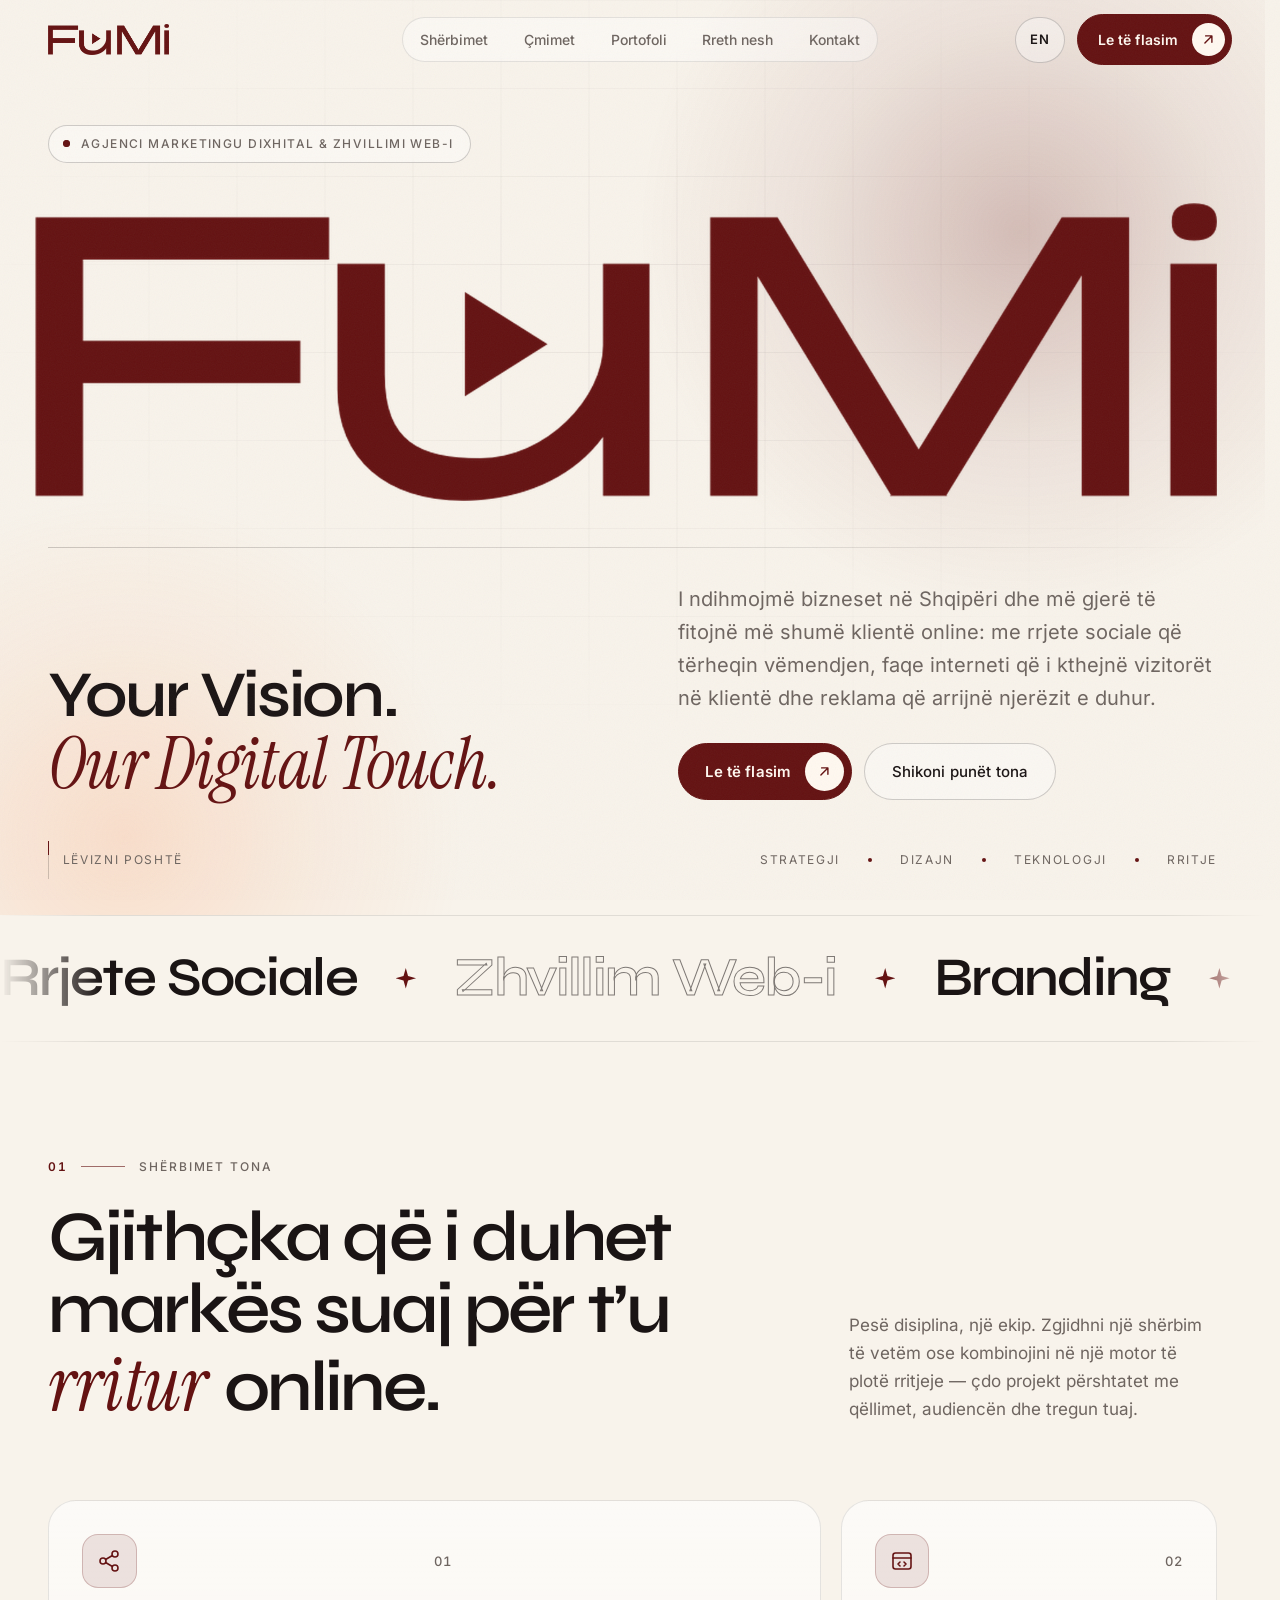
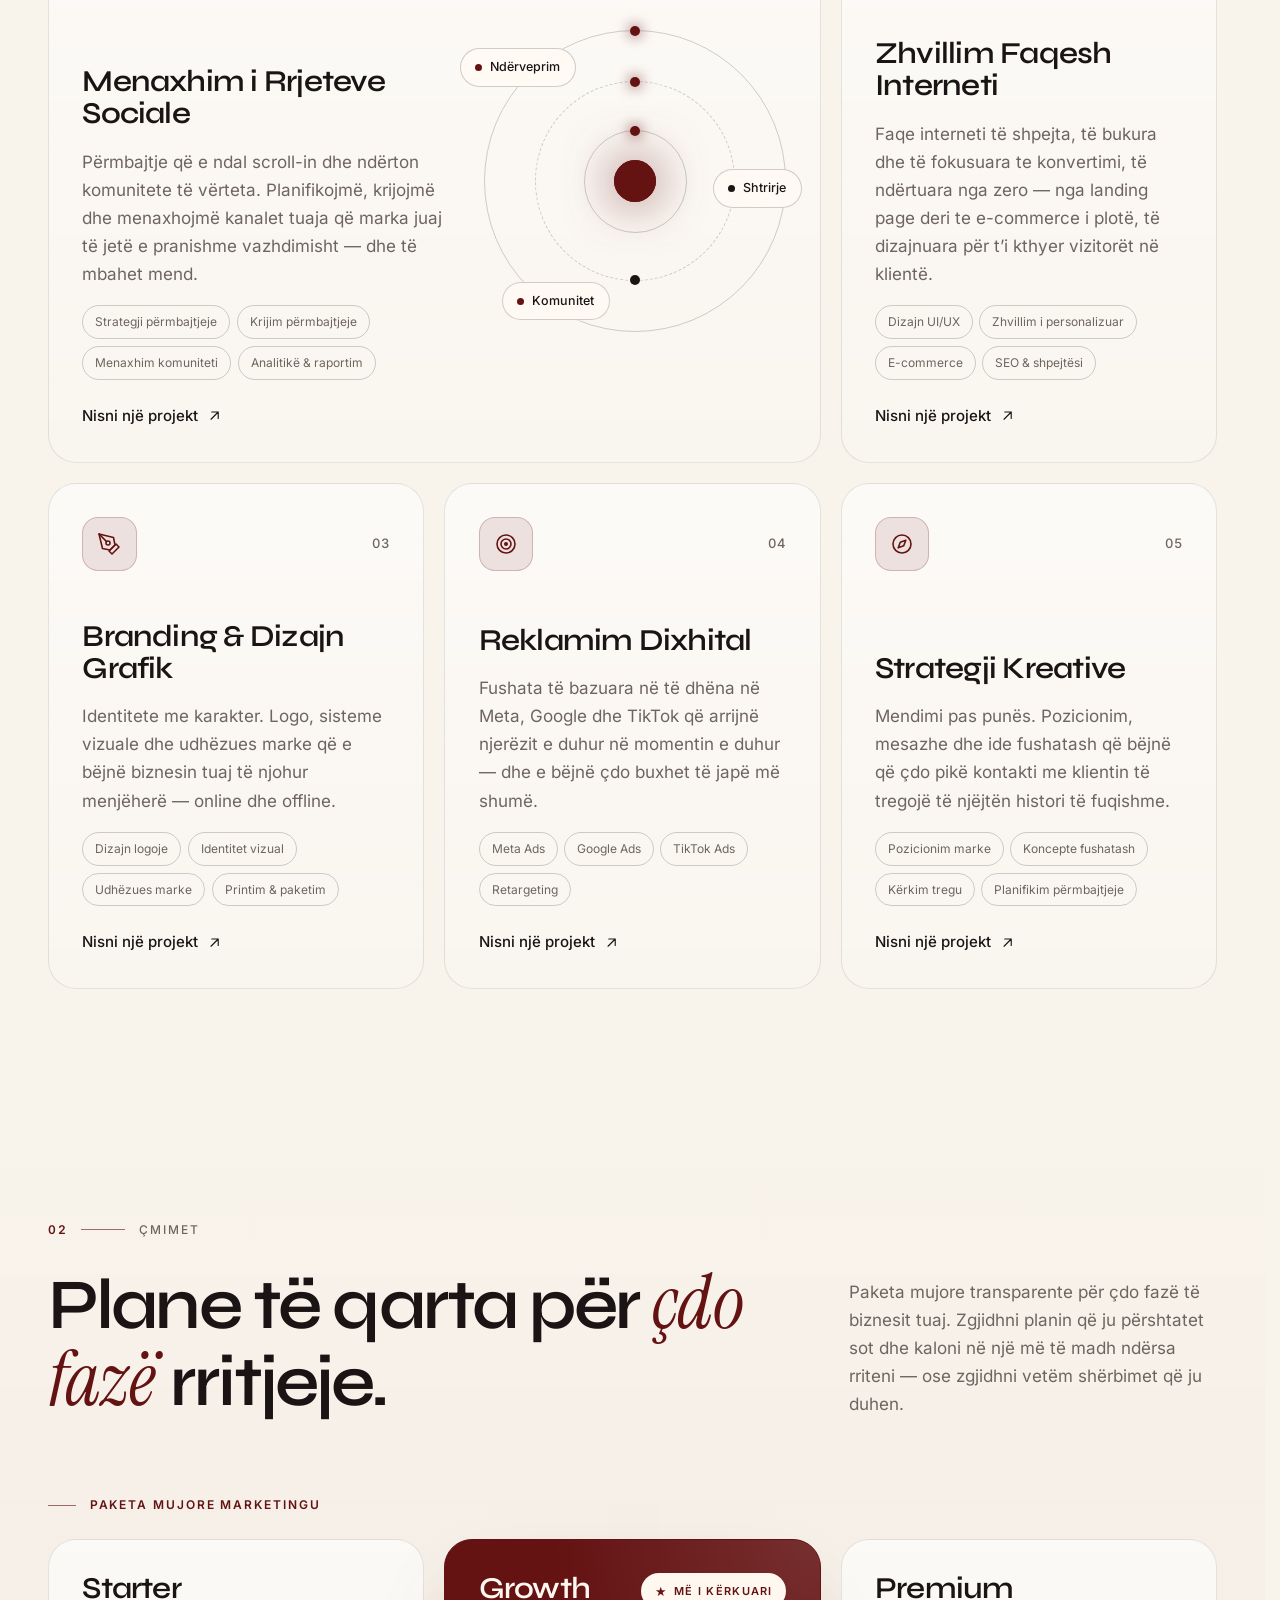
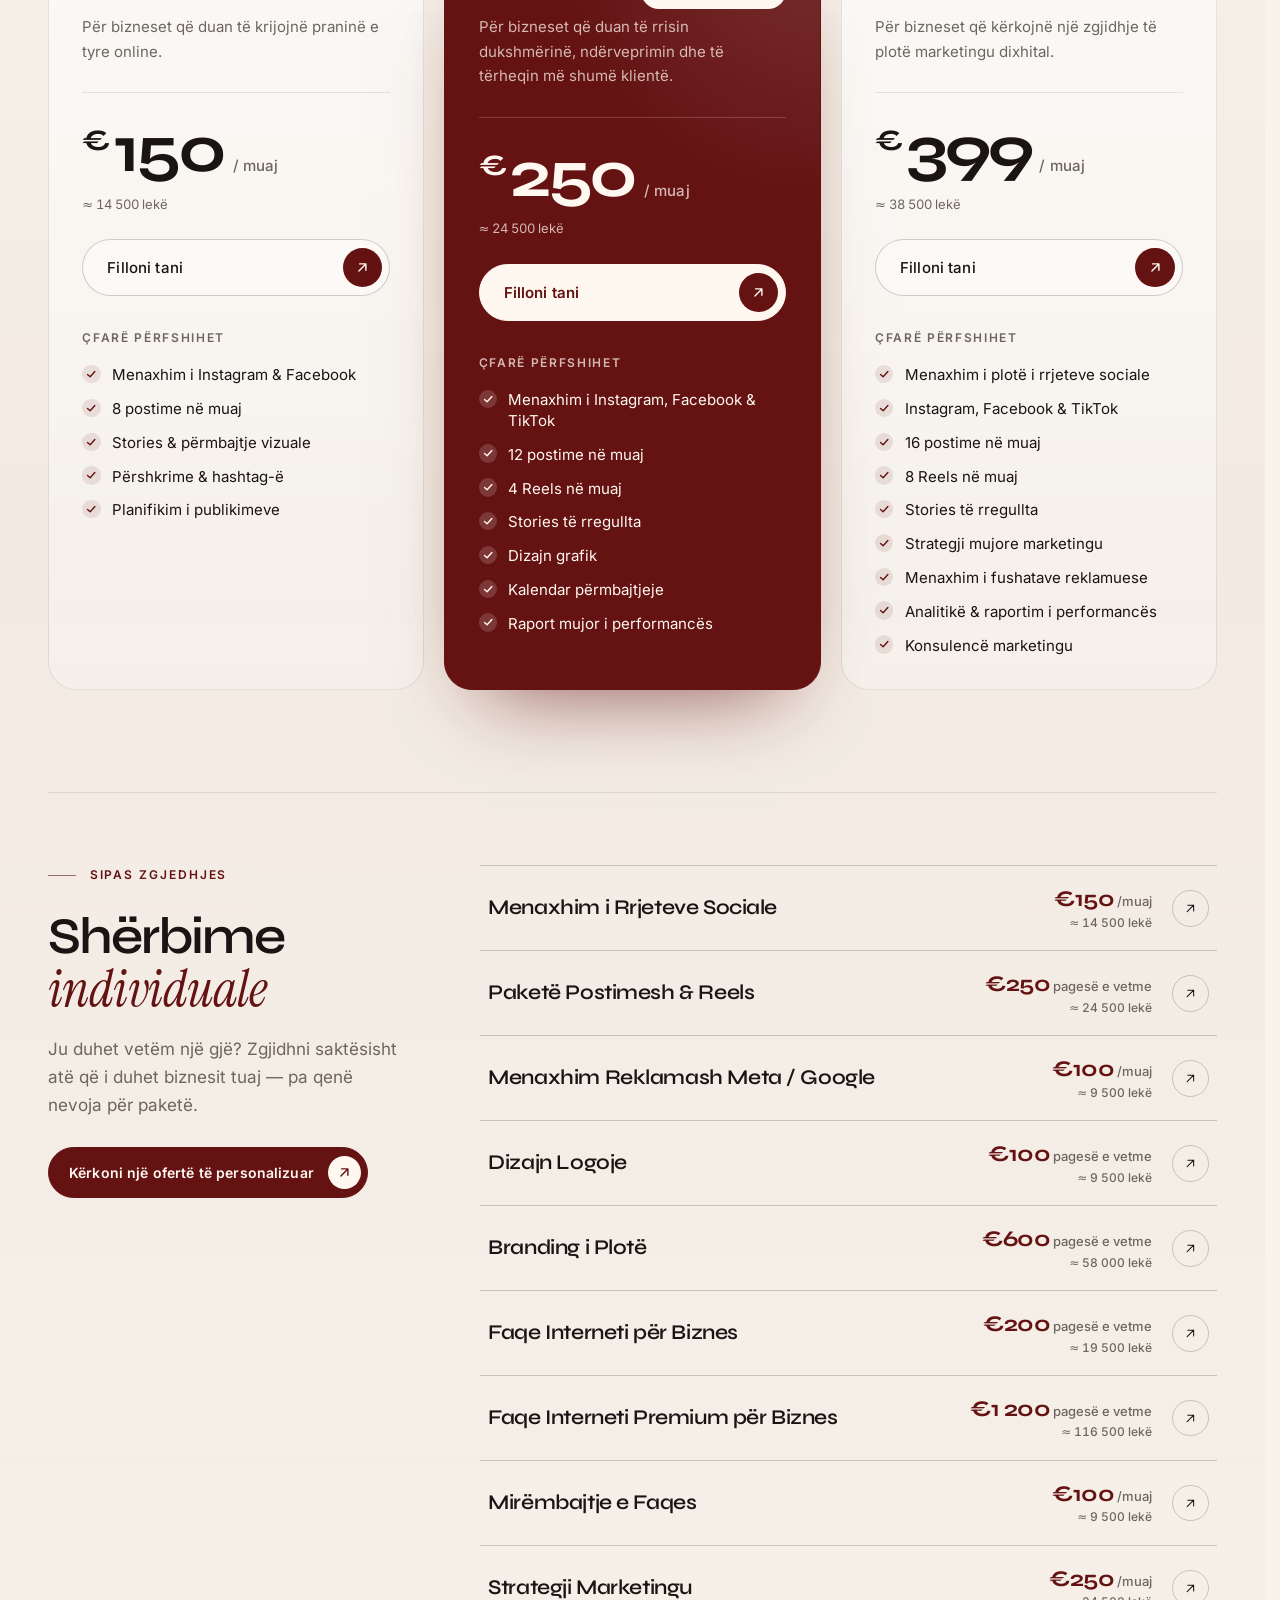
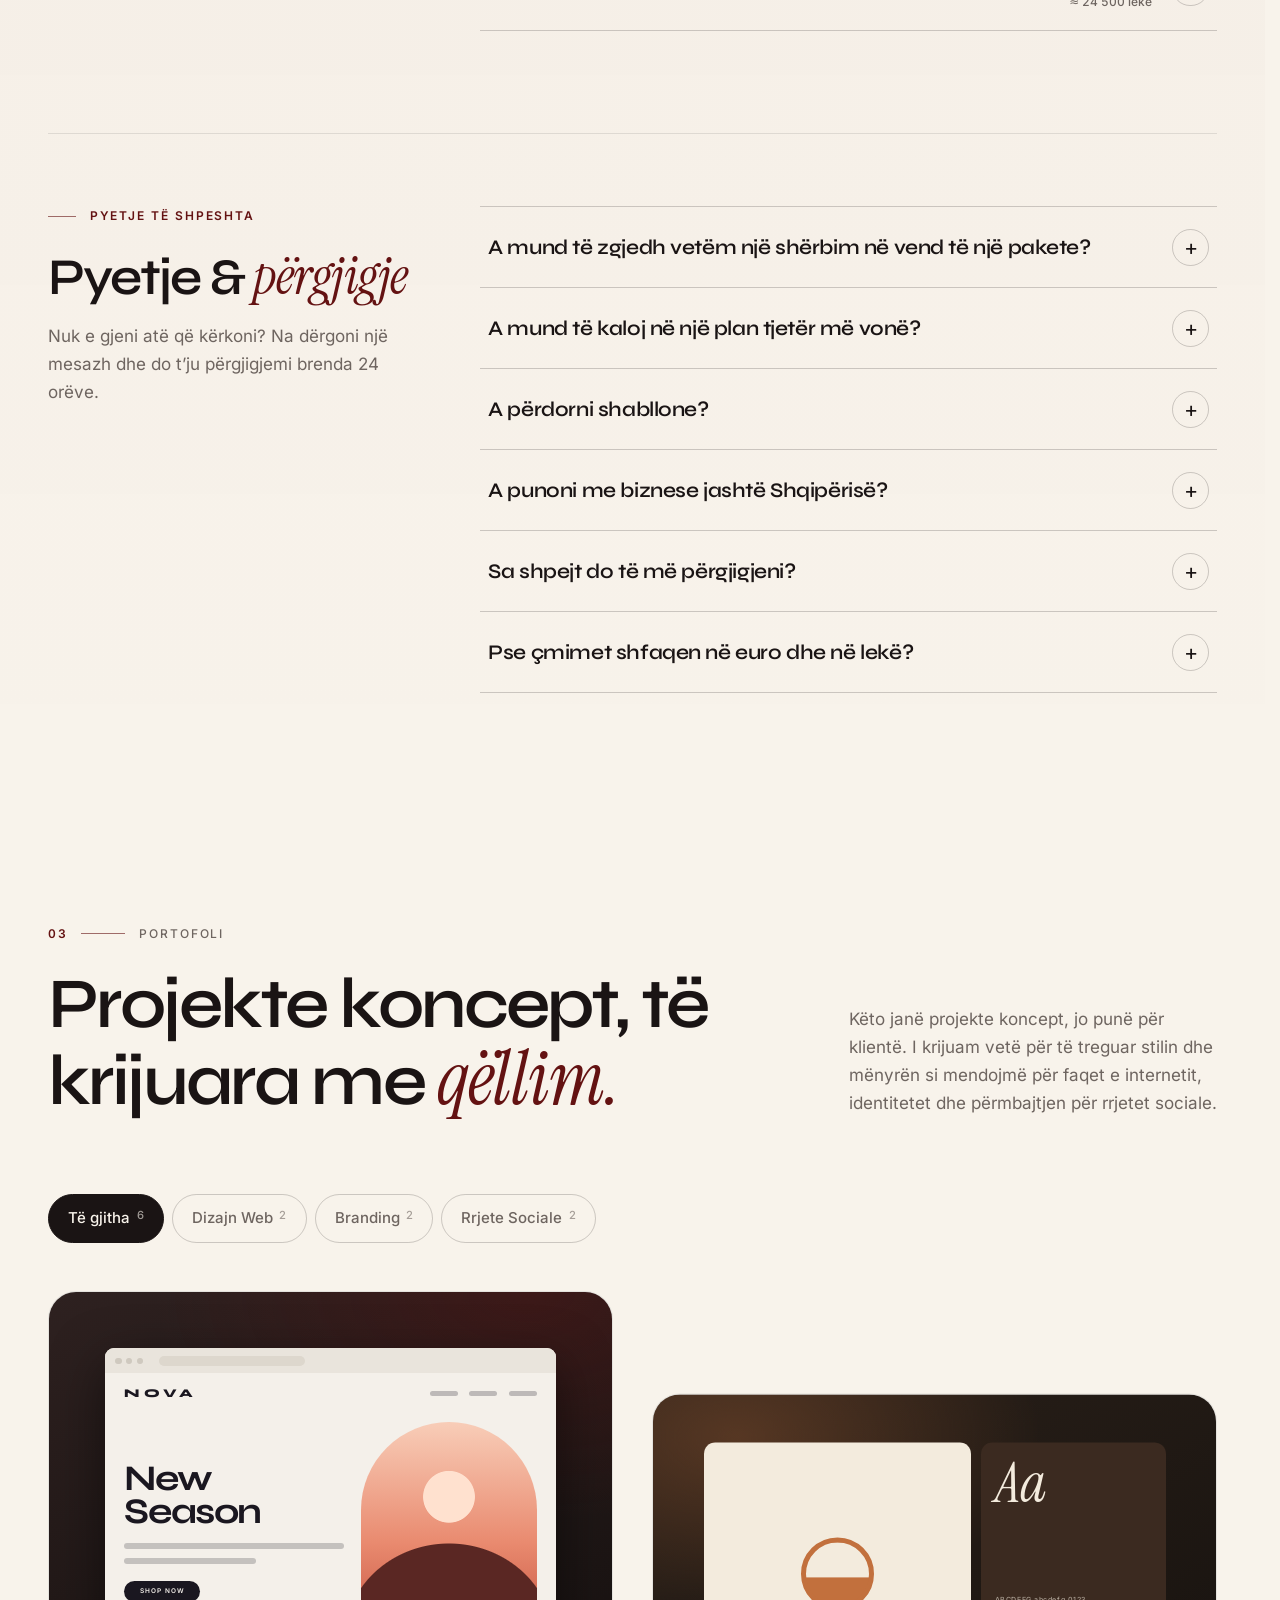
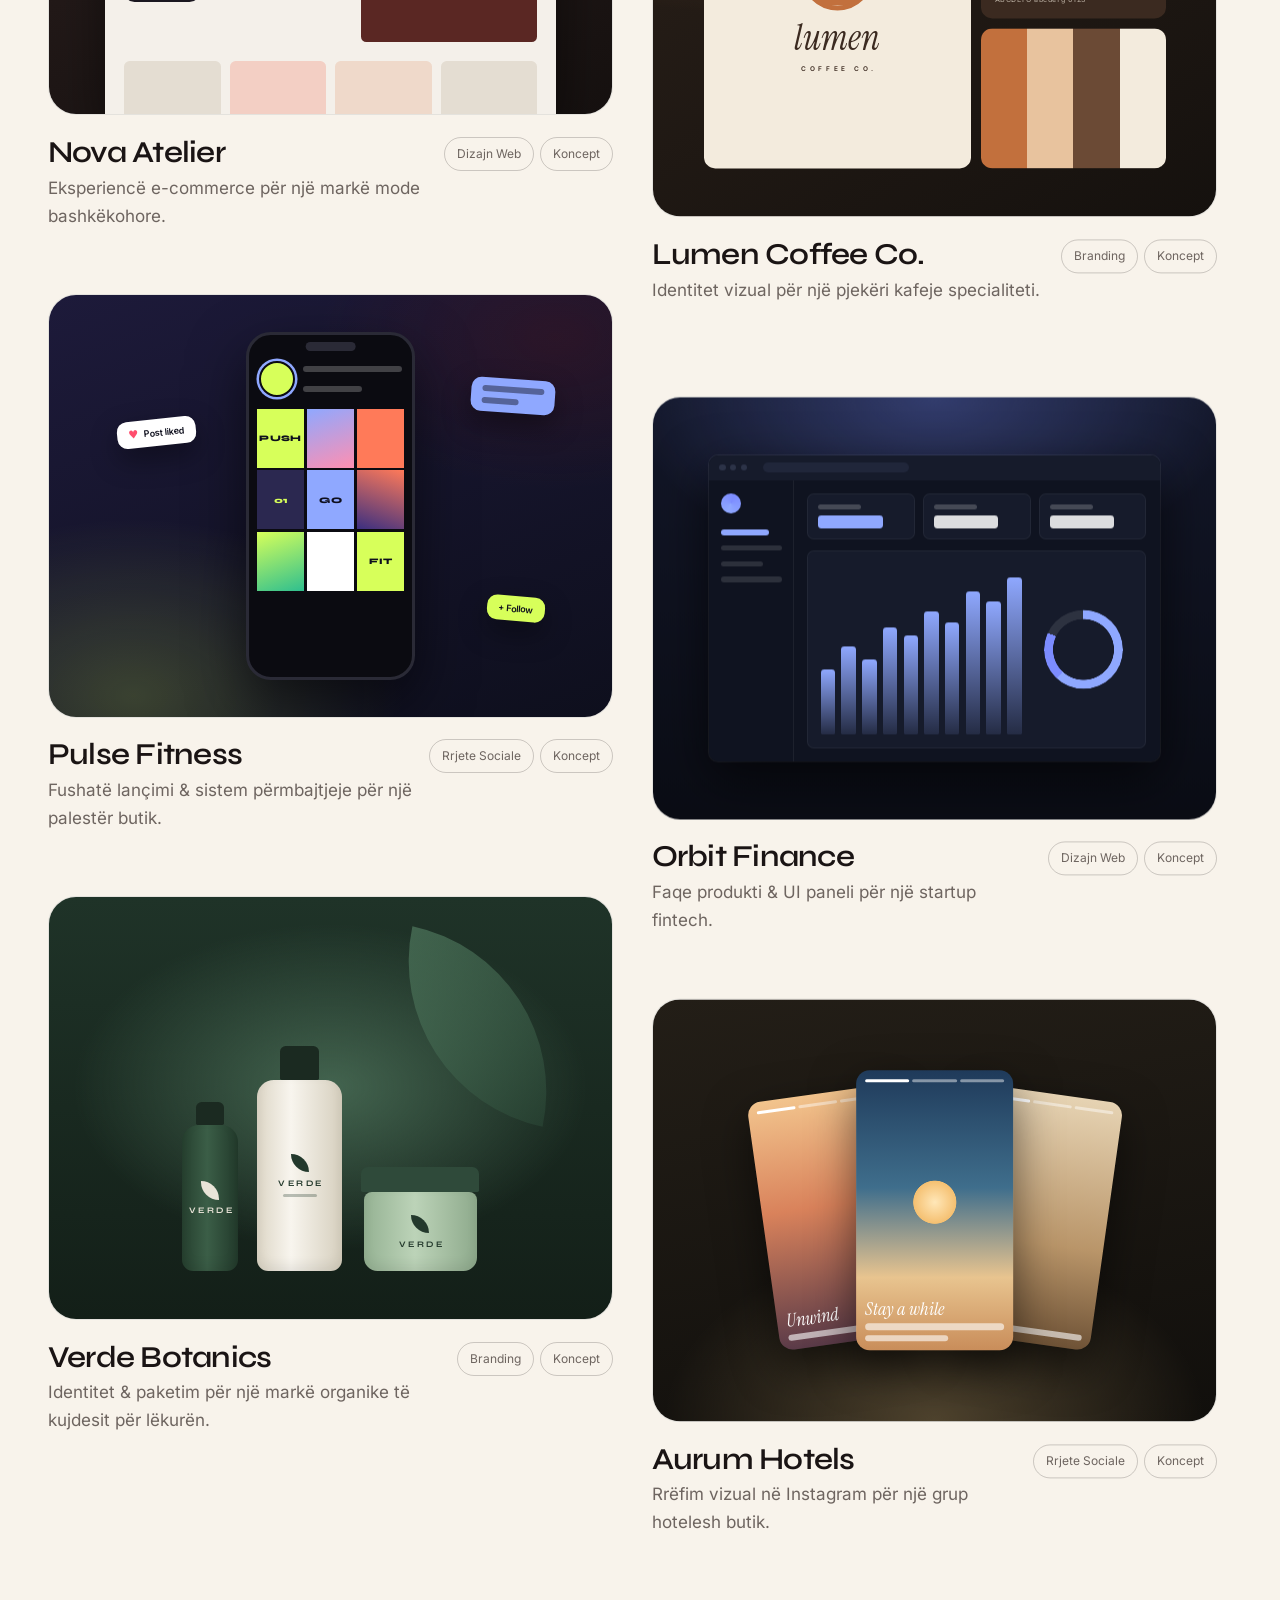
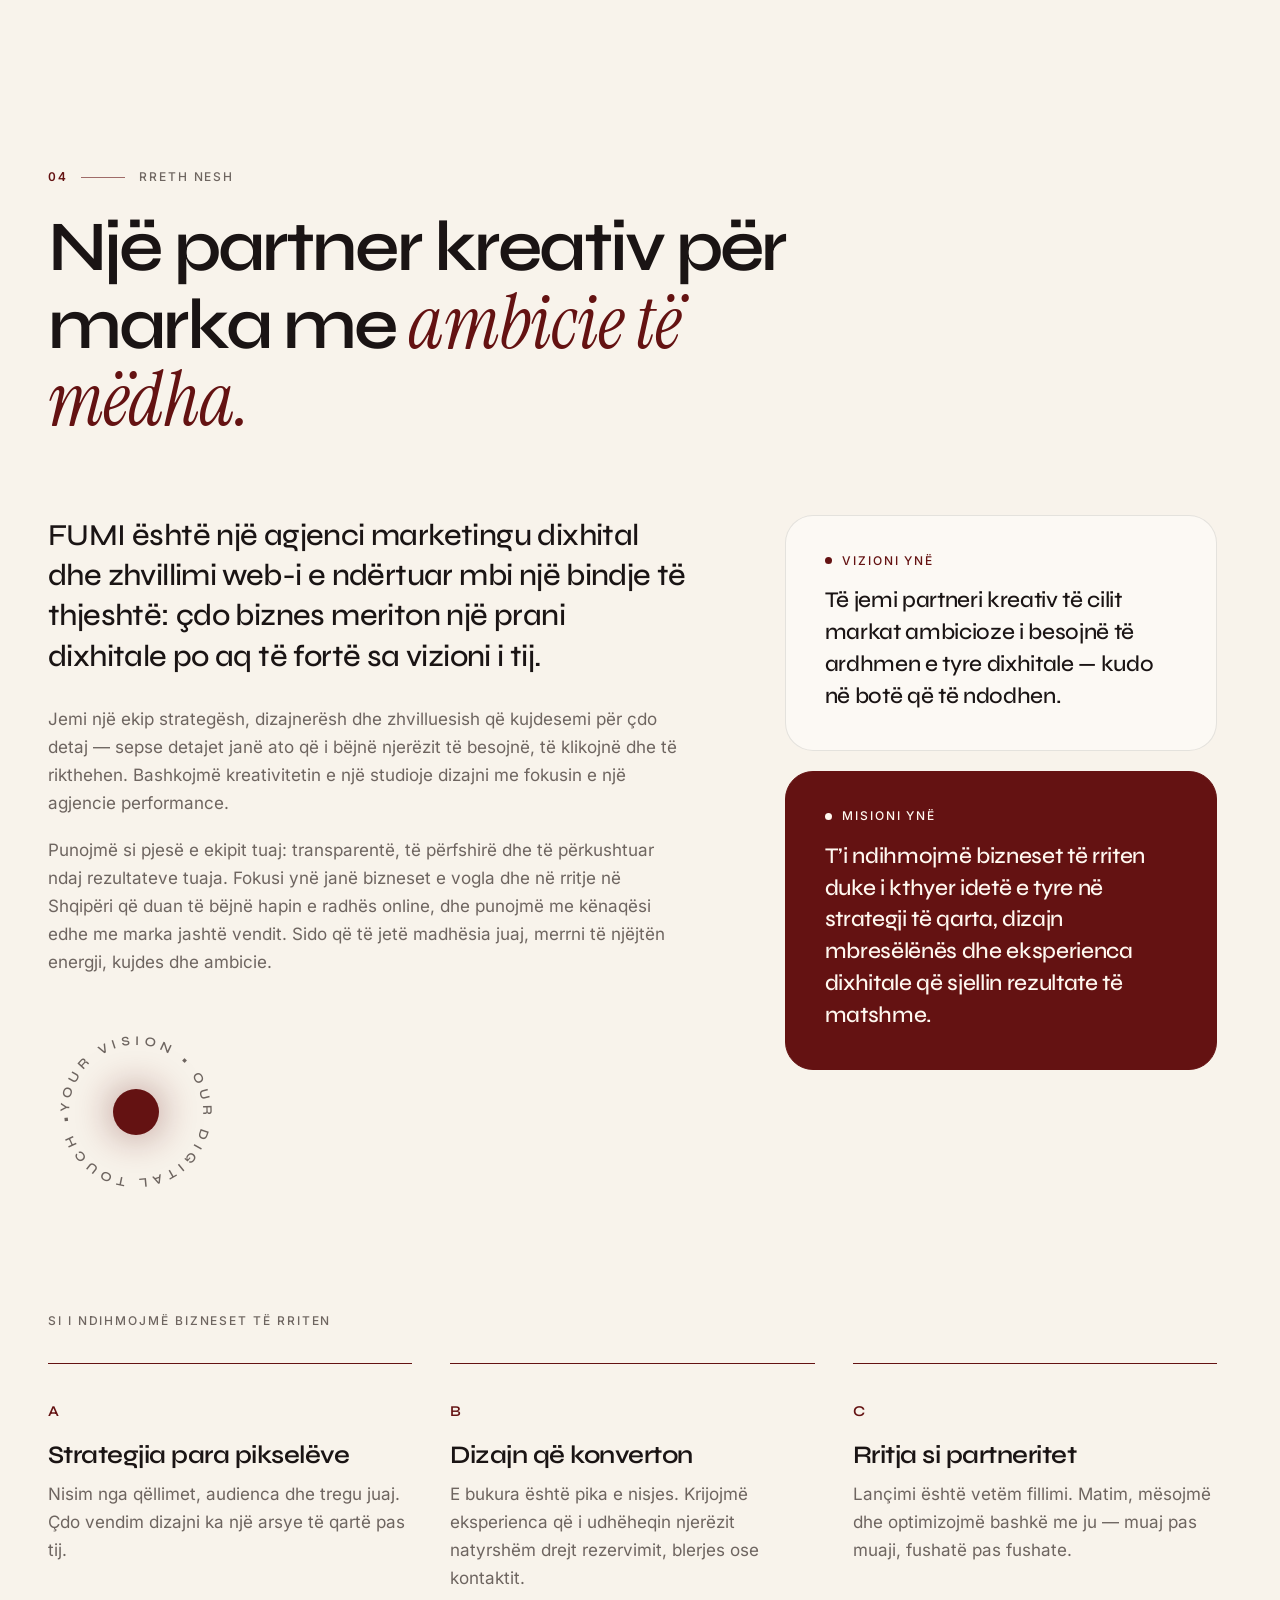
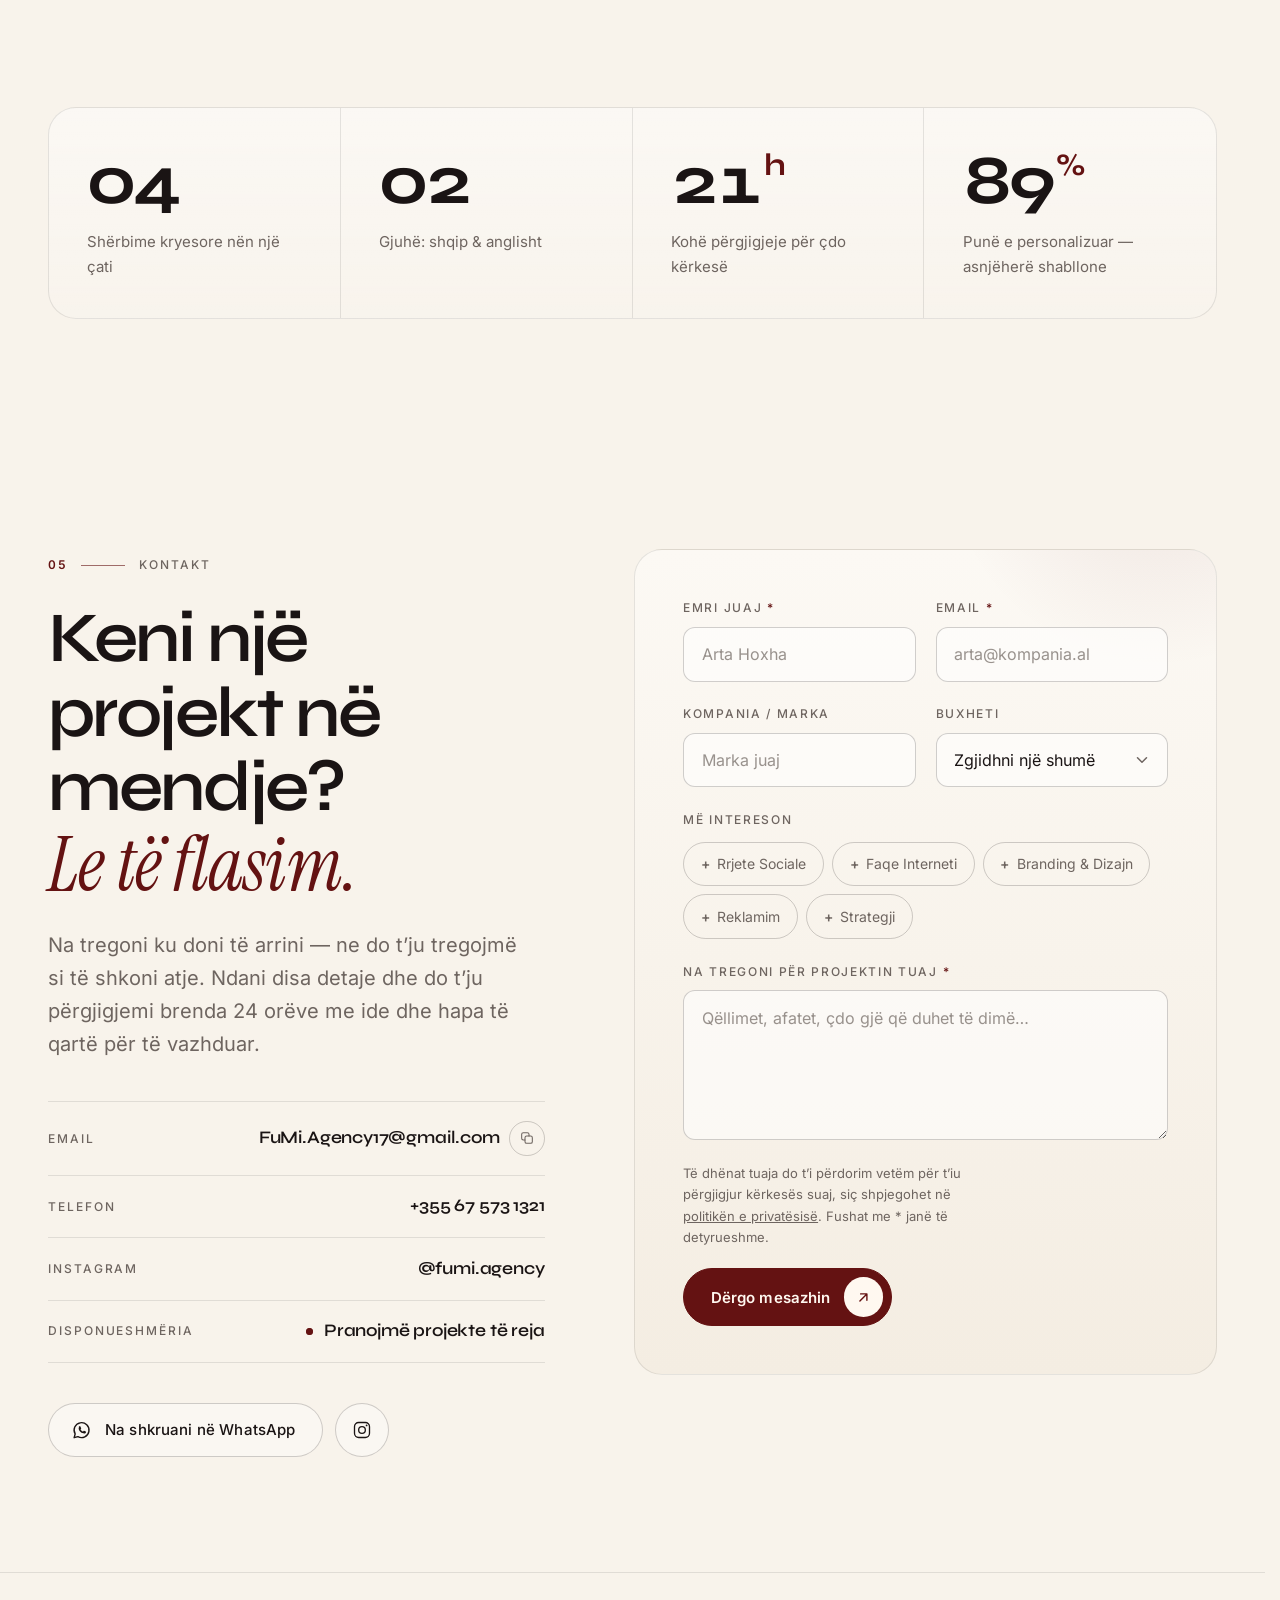
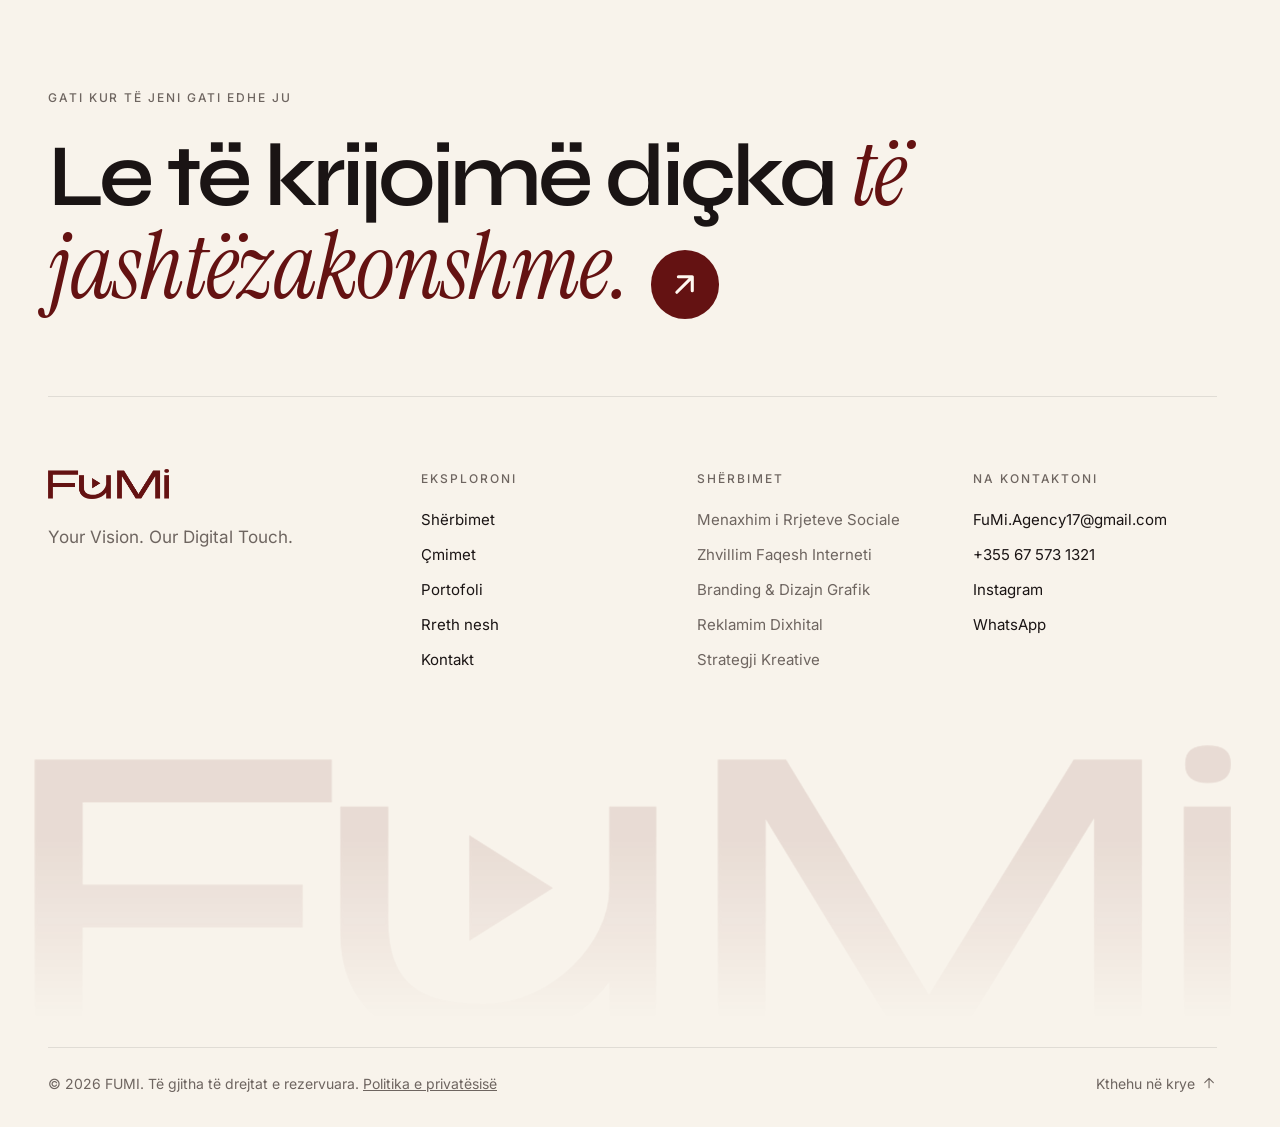
==== commit 81ea078c: "Improve credibility, pricing clarity and local SEO; add privacy policy - Label the six portfolio pie" ====
--- a/sq/index.html
+++ b/sq/index.html
@@ -3,8 +3,8 @@
 <head>
   <meta charset="UTF-8">
   <meta name="viewport" content="width=device-width, initial-scale=1">
-  <title>FUMI — Agjenci Marketingu Dixhital &amp; Zhvillimi Web-i</title>
-  <meta name="description" content="FUMI është një agjenci marketingu dixhital dhe zhvillimi web-i. Krijojmë faqe interneti, identitete marke, përmbajtje për rrjetet sociale dhe fushata reklamuese që i ndihmojnë bizneset ambicioze të rriten. Your Vision. Our Digital Touch.">
+  <title>FUMI — Agjenci Marketingu Dixhital &amp; Zhvillimi Web-i në Shqipëri</title>
+  <meta name="description" content="FUMI është një agjenci marketingu dixhital dhe zhvillimi web-i në Shqipëri. Krijojmë faqe interneti, përmbajtje për rrjetet sociale, branding dhe fushata reklamuese që i ndihmojnë bizneset të fitojnë më shumë klientë. Paketa mujore të qarta nga €150.">
   <meta name="theme-color" content="#F8F3EB">
   <meta name="color-scheme" content="light">
   <meta name="robots" content="index, follow">
@@ -18,16 +18,16 @@
   <meta property="og:site_name" content="FUMI">
   <meta property="og:locale" content="sq_AL">
   <meta property="og:locale:alternate" content="en_US">
-  <meta property="og:title" content="FUMI — Agjenci Marketingu Dixhital &amp; Zhvillimi Web-i">
-  <meta property="og:description" content="Faqe interneti, branding, rrjete sociale dhe reklamim dixhital për marka që nuk pranojnë të humbasin mes të tjerave. Your Vision. Our Digital Touch.">
+  <meta property="og:title" content="FUMI — Agjenci Marketingu Dixhital &amp; Zhvillimi Web-i në Shqipëri">
+  <meta property="og:description" content="Faqe interneti, rrjete sociale, branding dhe reklamim dixhital që i ndihmojnë bizneset në Shqipëri dhe më gjerë të fitojnë më shumë klientë.">
   <meta property="og:url" content="https://www.fumi.agency/sq/">
   <meta property="og:image" content="https://www.fumi.agency/assets/og-image.png">
   <meta property="og:image:width" content="1200">
   <meta property="og:image:height" content="630">
   <meta property="og:image:alt" content="FUMI — Your Vision. Our Digital Touch.">
   <meta name="twitter:card" content="summary_large_image">
-  <meta name="twitter:title" content="FUMI — Agjenci Marketingu Dixhital &amp; Zhvillimi Web-i">
-  <meta name="twitter:description" content="Faqe interneti, branding, rrjete sociale dhe reklamim dixhital për marka që nuk pranojnë të humbasin mes të tjerave.">
+  <meta name="twitter:title" content="FUMI — Agjenci Marketingu Dixhital &amp; Zhvillimi Web-i në Shqipëri">
+  <meta name="twitter:description" content="Faqe interneti, rrjete sociale, branding dhe reklamim dixhital që i ndihmojnë bizneset në Shqipëri dhe më gjerë të fitojnë më shumë klientë.">
   <meta name="twitter:image" content="https://www.fumi.agency/assets/og-image.png">
 
   <link rel="icon" href="../assets/favicon.svg" type="image/svg+xml">
@@ -39,11 +39,38 @@
     setTimeout(function () { if (!window.__fumi) document.documentElement.className = 'no-js'; }, 4000);
   </script>
 
-  <link rel="preconnect" href="https://fonts.googleapis.com">
-  <link rel="preconnect" href="https://fonts.gstatic.com" crossorigin>
-  <link rel="stylesheet" href="https://fonts.googleapis.com/css2?family=Instrument+Serif:ital@1&family=Inter:wght@400;500;600&family=Syne:wght@500;600;700;800&display=swap">
+  <!-- Fonts are self-hosted in assets/fonts (no request to Google) -->
+  <link rel="preload" href="../assets/fonts/syne-latin.woff2" as="font" type="font/woff2" crossorigin>
+  <link rel="preload" href="../assets/fonts/inter-latin.woff2" as="font" type="font/woff2" crossorigin>
+  <link rel="stylesheet" href="../css/fonts.css">
   <link rel="stylesheet" href="../css/style.css">
   <script src="../js/main.js" defer></script>
+
+  <script type="application/ld+json">
+  {
+    "@context": "https://schema.org",
+    "@type": "ProfessionalService",
+    "name": "FUMI",
+    "description": "Agjenci marketingu dixhital dhe zhvillimi web-i në Shqipëri: menaxhim i rrjeteve sociale, faqe interneti, branding dhe dizajn grafik, reklamim dixhital dhe strategji kreative.",
+    "slogan": "Your Vision. Our Digital Touch.",
+    "url": "https://www.fumi.agency/sq/",
+    "logo": "https://www.fumi.agency/assets/logo.png",
+    "image": "https://www.fumi.agency/assets/og-image.png",
+    "email": "FuMi.Agency17@gmail.com",
+    "telephone": "+355675731321",
+    "sameAs": ["https://www.instagram.com/fumi.agency/"],
+    "address": { "@type": "PostalAddress", "addressCountry": "AL" },
+    "areaServed": ["Albania", "Worldwide"],
+    "priceRange": "€100 – €1,200",
+    "currenciesAccepted": "EUR, ALL"
+  }
+  </script>
+  <!-- ANALYTICS — switched off until you have an account.
+       Plausible (plausible.io) needs no cookies or consent banner, so the privacy policy stays accurate.
+       Add fumi.agency in your Plausible dashboard, then delete the two comment lines around the script tag.
+       Do the same in the other language file. If you choose Google Analytics instead, update the privacy policy too.
+  <script defer data-domain="fumi.agency" src="https://plausible.io/js/script.js"></script>
+  -->
 </head>
 <body>
   <a class="skip-link" href="#main">Kalo te përmbajtja</a>
@@ -151,7 +178,7 @@
             <span class="line"><span style="--i:1"><em>Our Digital Touch.</em></span></span>
           </p>
           <div class="hero__aside">
-            <p class="hero__intro" data-hero style="--hd:.9s">FUMI është një agjenci kreative dixhitale për markat që nuk pranojnë të humbasin mes të tjerave. Bashkojmë strategjinë, dizajnin dhe teknologjinë për të ndërtuar faqe interneti, fushata dhe identitete që e kthejnë vëmendjen në rritje të qëndrueshme.</p>
+            <p class="hero__intro" data-hero style="--hd:.9s">I ndihmojmë bizneset në Shqipëri dhe më gjerë të fitojnë më shumë klientë online: me rrjete sociale që tërheqin vëmendjen, faqe interneti që i kthejnë vizitorët në klientë dhe reklama që arrijnë njerëzit e duhur.</p>
             <div class="hero__actions" data-hero style="--hd:1s">
               <a class="btn btn--primary btn--icon" href="#contact" data-magnetic>
                 <span class="btn__label">Le të flasim</span>
@@ -384,12 +411,12 @@
           </div>
           <ul class="extras__list" data-reveal-group>
             <li data-reveal><a class="extra" href="#contact" data-service="Social Media Management" data-package="Menaxhimi i Rrjeteve Sociale (€150/muaj)"><span class="extra__name">Menaxhim i Rrjeteve Sociale</span><span class="extra__price">€150<small>/muaj</small><span class="extra__all" data-eur="150"></span></span><svg class="icon extra__arrow" aria-hidden="true"><use href="#i-arrow"/></svg></a></li>
-            <li data-reveal><a class="extra" href="#contact" data-service="Social Media Management" data-package="Paketa e Postimeve &amp; Reels (€250)"><span class="extra__name">Paketë Postimesh &amp; Reels</span><span class="extra__price">€250<span class="extra__all" data-eur="250"></span></span><svg class="icon extra__arrow" aria-hidden="true"><use href="#i-arrow"/></svg></a></li>
-            <li data-reveal><a class="extra" href="#contact" data-service="Digital Advertising" data-package="Menaxhimi i Reklamave Meta / Google (€100)"><span class="extra__name">Menaxhim Reklamash Meta / Google</span><span class="extra__price">€100<span class="extra__all" data-eur="100"></span></span><svg class="icon extra__arrow" aria-hidden="true"><use href="#i-arrow"/></svg></a></li>
-            <li data-reveal><a class="extra" href="#contact" data-service="Branding &amp; Graphic Design" data-package="Dizajni i Logos (€100)"><span class="extra__name">Dizajn Logoje</span><span class="extra__price">€100<span class="extra__all" data-eur="100"></span></span><svg class="icon extra__arrow" aria-hidden="true"><use href="#i-arrow"/></svg></a></li>
-            <li data-reveal><a class="extra" href="#contact" data-service="Branding &amp; Graphic Design" data-package="Brandingu i Plotë (€600)"><span class="extra__name">Branding i Plotë</span><span class="extra__price">€600<span class="extra__all" data-eur="600"></span></span><svg class="icon extra__arrow" aria-hidden="true"><use href="#i-arrow"/></svg></a></li>
-            <li data-reveal><a class="extra" href="#contact" data-service="Website Development" data-package="Faqja e Internetit për Biznes (€200)"><span class="extra__name">Faqe Interneti për Biznes</span><span class="extra__price">€200<span class="extra__all" data-eur="200"></span></span><svg class="icon extra__arrow" aria-hidden="true"><use href="#i-arrow"/></svg></a></li>
-            <li data-reveal><a class="extra" href="#contact" data-service="Website Development" data-package="Faqja Premium e Internetit për Biznes (€1 200)"><span class="extra__name">Faqe Interneti Premium për Biznes</span><span class="extra__price">€1&nbsp;200<span class="extra__all" data-eur="1200"></span></span><svg class="icon extra__arrow" aria-hidden="true"><use href="#i-arrow"/></svg></a></li>
+            <li data-reveal><a class="extra" href="#contact" data-service="Social Media Management" data-package="Paketa e Postimeve &amp; Reels (€250, pagesë e vetme)"><span class="extra__name">Paketë Postimesh &amp; Reels</span><span class="extra__price">€250<small>pagesë e vetme</small><span class="extra__all" data-eur="250"></span></span><svg class="icon extra__arrow" aria-hidden="true"><use href="#i-arrow"/></svg></a></li>
+            <li data-reveal><a class="extra" href="#contact" data-service="Digital Advertising" data-package="Menaxhimi i Reklamave Meta / Google (€100/muaj)"><span class="extra__name">Menaxhim Reklamash Meta / Google</span><span class="extra__price">€100<small>/muaj</small><span class="extra__all" data-eur="100"></span></span><svg class="icon extra__arrow" aria-hidden="true"><use href="#i-arrow"/></svg></a></li>
+            <li data-reveal><a class="extra" href="#contact" data-service="Branding &amp; Graphic Design" data-package="Dizajni i Logos (€100, pagesë e vetme)"><span class="extra__name">Dizajn Logoje</span><span class="extra__price">€100<small>pagesë e vetme</small><span class="extra__all" data-eur="100"></span></span><svg class="icon extra__arrow" aria-hidden="true"><use href="#i-arrow"/></svg></a></li>
+            <li data-reveal><a class="extra" href="#contact" data-service="Branding &amp; Graphic Design" data-package="Brandingu i Plotë (€600, pagesë e vetme)"><span class="extra__name">Branding i Plotë</span><span class="extra__price">€600<small>pagesë e vetme</small><span class="extra__all" data-eur="600"></span></span><svg class="icon extra__arrow" aria-hidden="true"><use href="#i-arrow"/></svg></a></li>
+            <li data-reveal><a class="extra" href="#contact" data-service="Website Development" data-package="Faqja e Internetit për Biznes (€200, pagesë e vetme)"><span class="extra__name">Faqe Interneti për Biznes</span><span class="extra__price">€200<small>pagesë e vetme</small><span class="extra__all" data-eur="200"></span></span><svg class="icon extra__arrow" aria-hidden="true"><use href="#i-arrow"/></svg></a></li>
+            <li data-reveal><a class="extra" href="#contact" data-service="Website Development" data-package="Faqja Premium e Internetit për Biznes (€1 200, pagesë e vetme)"><span class="extra__name">Faqe Interneti Premium për Biznes</span><span class="extra__price">€1&nbsp;200<small>pagesë e vetme</small><span class="extra__all" data-eur="1200"></span></span><svg class="icon extra__arrow" aria-hidden="true"><use href="#i-arrow"/></svg></a></li>
             <li data-reveal><a class="extra" href="#contact" data-service="Website Development" data-package="Mirëmbajtja e Faqes (€100/muaj)"><span class="extra__name">Mirëmbajtje e Faqes</span><span class="extra__price">€100<small>/muaj</small><span class="extra__all" data-eur="100"></span></span><svg class="icon extra__arrow" aria-hidden="true"><use href="#i-arrow"/></svg></a></li>
             <li data-reveal><a class="extra" href="#contact" data-service="Creative Strategy" data-package="Strategjia e Marketingut (€250/muaj)"><span class="extra__name">Strategji Marketingu</span><span class="extra__price">€250<small>/muaj</small><span class="extra__all" data-eur="250"></span></span><svg class="icon extra__arrow" aria-hidden="true"><use href="#i-arrow"/></svg></a></li>
           </ul>
@@ -426,12 +453,25 @@
               <summary>Pse çmimet shfaqen në euro dhe në lekë?</summary>
               <p class="faq__answer">Çmimet tona janë në euro. Shumat në lekë janë të përafërta, sipas një kursi të fundit të këmbimit, për t’ju dhënë një ide të shpejtë të kostos.</p>
             </details>
-            <!-- More questions worth answering once you've decided the details:
-                 · A ka një kohëzgjatje minimale kontrate?   (Is there a minimum contract length?)
-                 · Si dhe kur paguaj?                        (How and when do I pay?)
-                 · A përfshihet buxheti i reklamave në çmim?  (Is the advertising budget included?)
-                 · Sa raunde ndryshimesh përfshihen?          (How many rounds of revisions?)
-                 Copy a <details class="faq__item" data-reveal> block above to add one. -->
+            <!-- DRAFT ANSWERS — hidden until you confirm them. These are common agency terms, not your real policy yet.
+                 Edit each answer to match how you actually work, then delete the word "hidden" from its <details> line.
+                 Keep them the same as in index.html. -->
+            <details class="faq__item" data-reveal hidden>
+              <summary>A ka një kohëzgjatje minimale kontrate?</summary>
+              <p class="faq__answer">Jo. Paketat mujore vazhdojnë muaj pas muaji, pa kontratë afatgjatë. Ju rekomandojmë të paktën tre muaj për të parë rezultate reale, dhe mund ta ndërprisni me 30 ditë njoftim paraprak.</p>
+            </details>
+            <details class="faq__item" data-reveal hidden>
+              <summary>Si dhe kur paguaj?</summary>
+              <p class="faq__answer">Paketat mujore paguhen në fillim të çdo muaji. Projektet e njëhershme, si faqet e internetit dhe brandingu, paguhen 50% në fillim dhe 50% në dorëzim. Pranojmë transfertë bankare.</p>
+            </details>
+            <details class="faq__item" data-reveal hidden>
+              <summary>A përfshihet buxheti i reklamave në çmim?</summary>
+              <p class="faq__answer">Jo. Tarifa jonë mbulon planifikimin, ngritjen dhe menaxhimin e fushatave. Buxheti i reklamave i paguhet direkt Meta-s ose Google-it, dhe ju vendosni sa të shpenzoni. Ne ju sugjerojmë një buxhet fillestar sipas qëllimeve tuaja.</p>
+            </details>
+            <details class="faq__item" data-reveal hidden>
+              <summary>Sa raunde ndryshimesh përfshihen?</summary>
+              <p class="faq__answer">Çdo projekt dizajni përfshin dy raunde ndryshimesh. Raunde shtesë janë të mundshme dhe bihet dakord paraprakisht.</p>
+            </details>
           </div>
         </div>
       </div>
@@ -444,8 +484,8 @@
       <div class="container">
         <header class="section-head">
           <p class="section-label" data-reveal><span class="section-label__num">03</span>Portofoli</p>
-          <h2 class="section-title" id="work-title" data-reveal>Projekte të përzgjedhura, të krijuara me <em>qëllim.</em></h2>
-          <p class="section-intro" data-reveal>Një vështrim te faqet e internetit, identitetet dhe fushatat që krijojmë. Çdo projekt nis me një qëllim të qartë — dhe përfundon me një punë që klientët tanë e ndajnë me krenari.</p>
+          <h2 class="section-title" id="work-title" data-reveal>Projekte koncept, të krijuara me <em>qëllim.</em></h2>
+          <p class="section-intro" data-reveal>Këto janë projekte koncept, jo punë për klientë. I krijuam vetë për të treguar stilin dhe mënyrën si mendojmë për faqet e internetit, identitetet dhe përmbajtjen për rrjetet sociale.</p>
         </header>
 
         <div class="work__filters" role="group" aria-label="Filtroni projektet" data-reveal>
@@ -458,7 +498,7 @@
 
         <div class="work__grid">
           <!-- Project 1 -->
-          <article class="project" data-category="web" data-label="Dizajn Web · 2026" data-service="Website Development" data-reveal>
+          <article class="project" data-category="web" data-label="Dizajn Web · Koncept" data-service="Website Development" data-reveal>
             <div class="project__media" aria-hidden="true">
               <div class="mock mock--nova">
                 <div class="m-browser">
@@ -482,20 +522,18 @@
             <div class="project__meta">
               <h3 class="project__title"><button class="project__open" type="button" aria-haspopup="dialog">Nova Atelier</button></h3>
               <p class="project__desc">Eksperiencë e-commerce për një markë mode bashkëkohore.</p>
-              <ul class="project__tags"><li>Dizajn Web</li><li>2026</li></ul>
+              <ul class="project__tags"><li>Dizajn Web</li><li>Koncept</li></ul>
             </div>
             <div class="project__details" hidden>
-              <h4>Përmbledhje</h4>
-              <p>Nova Atelier kishte nevojë për një dyqan online po aq të kujdesshëm sa koleksionet e saj. Dizajnuam dhe ndërtuam një dyqan të shpejtë, në stil editorial, që e vendos produktin në qendër dhe e bën blerjen të lehtë.</p>
-              <h4>Sfida</h4>
-              <p>Dyqani i mëparshëm dukej i zakonshëm, ngarkohej ngadalë në celular dhe nuk e përcillte mjeshtërinë pas çdo produkti.</p>
-              <h4>Çfarë bëmë</h4>
+              <h4>Ideja</h4>
+              <p>Një dyqan online për një markë mode imagjinare, po aq i kujdesshëm sa koleksionet e saj: i shpejtë, në stil editorial, me produktin në qendër dhe një blerje të lehtë.</p>
+              <h4>Çfarë përfshin ky koncept</h4>
               <ul><li>Kërkim UX &amp; arkitekturë e faqes</li><li>Drejtim artistik editorial &amp; dizajn UI</li><li>Zhvillim i personalizuar e-commerce</li><li>Optimizim i performancës &amp; SEO</li></ul>
             </div>
           </article>
 
           <!-- Project 2 -->
-          <article class="project" data-category="branding" data-label="Branding · 2026" data-service="Branding &amp; Graphic Design" data-reveal>
+          <article class="project" data-category="branding" data-label="Branding · Koncept" data-service="Branding &amp; Graphic Design" data-reveal>
             <div class="project__media" aria-hidden="true">
               <div class="mock mock--lumen">
                 <div class="lumen-board">
@@ -509,20 +547,18 @@
             <div class="project__meta">
               <h3 class="project__title"><button class="project__open" type="button" aria-haspopup="dialog">Lumen Coffee Co.</button></h3>
               <p class="project__desc">Identitet vizual për një pjekëri kafeje specialiteti.</p>
-              <ul class="project__tags"><li>Branding</li><li>2026</li></ul>
+              <ul class="project__tags"><li>Branding</li><li>Koncept</li></ul>
             </div>
             <div class="project__details" hidden>
-              <h4>Përmbledhje</h4>
-              <p>Një identitet i ngrohtë dhe plot siguri për një pjekëri kafeje që donte të dallohej në rafte të mbushura dhe rrugë të zhurmshme. Simboli i diellit që lind kap ritualin e filxhanit të parë të ditës.</p>
-              <h4>Sfida</h4>
-              <p>Lumen po hapte kafenenë e parë dhe linjën e produkteve për shitje, dhe i duhej një markë që funksionon kudo — nga gotat dhe qeset deri te tabelat dhe Instagrami.</p>
-              <h4>Çfarë bëmë</h4>
+              <h4>Ideja</h4>
+              <p>Një identitet i ngrohtë dhe plot siguri për një pjekëri kafeje imagjinare që duhet të dallohet në rafte të mbushura dhe rrugë të zhurmshme. Simboli i diellit që lind kap ritualin e filxhanit të parë të ditës.</p>
+              <h4>Çfarë përfshin ky koncept</h4>
               <ul><li>Strategji &amp; pozicionim marke</li><li>Logo &amp; sistem identiteti vizual</li><li>Dizajn paketimi &amp; printimi</li><li>Udhëzues marke</li></ul>
             </div>
           </article>
 
           <!-- Project 3 -->
-          <article class="project" data-category="social" data-label="Rrjete Sociale · 2026" data-service="Social Media Management" data-reveal>
+          <article class="project" data-category="social" data-label="Rrjete Sociale · Koncept" data-service="Social Media Management" data-reveal>
             <div class="project__media" aria-hidden="true">
               <div class="mock mock--pulse">
                 <div class="m-phone">
@@ -539,20 +575,18 @@
             <div class="project__meta">
               <h3 class="project__title"><button class="project__open" type="button" aria-haspopup="dialog">Pulse Fitness</button></h3>
               <p class="project__desc">Fushatë lançimi &amp; sistem përmbajtjeje për një palestër butik.</p>
-              <ul class="project__tags"><li>Rrjete Sociale</li><li>2026</li></ul>
+              <ul class="project__tags"><li>Rrjete Sociale</li><li>Koncept</li></ul>
             </div>
             <div class="project__details" hidden>
-              <h4>Përmbledhje</h4>
-              <p>Ndërtuam një sistem përmbajtjeje të guximshëm dhe plot energji që e bëri Pulse të pamundur për t’u anashkaluar — dhe i dha ekipit modele gati për të qenë konsekuent çdo javë.</p>
-              <h4>Sfida</h4>
-              <p>Një palestër e re në një treg konkurrues, pa asnjë prani online dhe vetëm gjashtë javë para hapjes.</p>
-              <h4>Çfarë bëmë</h4>
+              <h4>Ideja</h4>
+              <p>Një sistem përmbajtjeje i guximshëm dhe plot energji për një palestër imagjinare, i menduar që të mos anashkalohet dhe i ndërtuar mbi modele që e mbajnë çdo javë konsekuente.</p>
+              <h4>Çfarë përfshin ky koncept</h4>
               <ul><li>Strategji për rrjetet sociale &amp; kalendar përmbajtjeje</li><li>Koncept fushate &amp; drejtim artistik</li><li>Reels, stories &amp; modele postimesh</li><li>Menaxhim komuniteti &amp; raportim</li></ul>
             </div>
           </article>
 
           <!-- Project 4 -->
-          <article class="project" data-category="web" data-label="Dizajn Web · 2026" data-service="Website Development" data-reveal>
+          <article class="project" data-category="web" data-label="Dizajn Web · Koncept" data-service="Website Development" data-reveal>
             <div class="project__media" aria-hidden="true">
               <div class="mock mock--orbit">
                 <div class="m-browser m-browser--dark">
@@ -574,20 +608,18 @@
             <div class="project__meta">
               <h3 class="project__title"><button class="project__open" type="button" aria-haspopup="dialog">Orbit Finance</button></h3>
               <p class="project__desc">Faqe produkti &amp; UI paneli për një startup fintech.</p>
-              <ul class="project__tags"><li>Dizajn Web</li><li>2026</li></ul>
+              <ul class="project__tags"><li>Dizajn Web</li><li>Koncept</li></ul>
             </div>
             <div class="project__details" hidden>
-              <h4>Përmbledhje</h4>
-              <p>Orbit e bën të thjeshtë financën e biznesit. E përkthyem një produkt kompleks në një faqe interneti të qartë dhe të besueshme, dhe dizajnuam një panel që përdoruesit e kuptojnë me një shikim.</p>
-              <h4>Sfida</h4>
-              <p>Të shpjegonim një produkt teknik për themelues pa njohuri teknike — duke ndërtuar mjaftueshëm besim që ata të lidhnin llogaritë e tyre bankare.</p>
-              <h4>Çfarë bëmë</h4>
+              <h4>Ideja</h4>
+              <p>Një faqe interneti dhe një panel për një startup imagjinar fintech, që e kthejnë një produkt kompleks në diçka të qartë, të besueshme dhe të kuptueshme me një shikim.</p>
+              <h4>Çfarë përfshin ky koncept</h4>
               <ul><li>Mesazhe &amp; arkitekturë informacioni</li><li>Dizajn UI &amp; zhvillim i faqes</li><li>Dizajn UX/UI i panelit</li><li>Sistem dizajni &amp; librari komponentësh</li></ul>
             </div>
           </article>
 
           <!-- Project 5 -->
-          <article class="project" data-category="branding" data-label="Branding · 2026" data-service="Branding &amp; Graphic Design" data-reveal>
+          <article class="project" data-category="branding" data-label="Branding · Koncept" data-service="Branding &amp; Graphic Design" data-reveal>
             <div class="project__media" aria-hidden="true">
               <div class="mock mock--verde">
                 <span class="verde-leaf"></span>
@@ -602,20 +634,18 @@
             <div class="project__meta">
               <h3 class="project__title"><button class="project__open" type="button" aria-haspopup="dialog">Verde Botanics</button></h3>
               <p class="project__desc">Identitet &amp; paketim për një markë organike të kujdesit për lëkurën.</p>
-              <ul class="project__tags"><li>Branding</li><li>2026</li></ul>
+              <ul class="project__tags"><li>Branding</li><li>Koncept</li></ul>
             </div>
             <div class="project__details" hidden>
-              <h4>Përmbledhje</h4>
-              <p>Një identitet i qetë, i frymëzuar nga natyra, për një markë kujdesi për lëkurën të ndërtuar mbi përbërës organikë — tipografi e pastër, tone toke dhe paketim që të jep po aq kënaqësi sa produkti brenda.</p>
-              <h4>Sfida</h4>
-              <p>Të dalloheshim në një treg të mbingopur të “bukurisë natyrale” pa rënë në klishetë e zakonshme.</p>
-              <h4>Çfarë bëmë</h4>
+              <h4>Ideja</h4>
+              <p>Një identitet i qetë, i frymëzuar nga natyra, për një markë imagjinare kujdesi për lëkurën me përbërës organikë: tipografi e pastër, tone toke dhe paketim që të jep po aq kënaqësi sa produkti brenda.</p>
+              <h4>Çfarë përfshin ky koncept</h4>
               <ul><li>Pozicionim marke</li><li>Logo &amp; sistem identiteti</li><li>Dizajn paketimi për të gjithë linjën</li><li>Vizuale lançimi për web &amp; rrjete sociale</li></ul>
             </div>
           </article>
 
           <!-- Project 6 -->
-          <article class="project" data-category="social" data-label="Rrjete Sociale · 2026" data-service="Social Media Management" data-reveal>
+          <article class="project" data-category="social" data-label="Rrjete Sociale · Koncept" data-service="Social Media Management" data-reveal>
             <div class="project__media" aria-hidden="true">
               <div class="mock mock--aurum">
                 <div class="aurum-stories">
@@ -629,14 +659,12 @@
             <div class="project__meta">
               <h3 class="project__title"><button class="project__open" type="button" aria-haspopup="dialog">Aurum Hotels</button></h3>
               <p class="project__desc">Rrëfim vizual në Instagram për një grup hotelesh butik.</p>
-              <ul class="project__tags"><li>Rrjete Sociale</li><li>2026</li></ul>
+              <ul class="project__tags"><li>Rrjete Sociale</li><li>Koncept</li></ul>
             </div>
             <div class="project__details" hidden>
-              <h4>Përmbledhje</h4>
-              <p>Pronat e bukura të Aurum i kthyem në një histori vizuale të vazhdueshme — përmbajtje frymëzuese që i nxit mysafirët të rezervojnë direkt.</p>
-              <h4>Sfida</h4>
-              <p>Vendndodhje mahnitëse, por një profil jo i njëtrajtshëm që nuk pasqyronte eksperiencën premium që mysafirët marrin në të vërtetë.</p>
-              <h4>Çfarë bëmë</h4>
+              <h4>Ideja</h4>
+              <p>Rrëfim në Instagram për një grup imagjinar hotelesh butik, me përmbajtje frymëzuese që i nxit mysafirët të rezervojnë direkt.</p>
+              <h4>Çfarë përfshin ky koncept</h4>
               <ul><li>Strategji përmbajtjeje &amp; drejtim vizual</li><li>Planifikim përmbajtjeje foto &amp; video</li><li>Dizajn për stories, reels &amp; highlights</li><li>Fushata me pagesë në rrjetet sociale</li></ul>
             </div>
           </article>
@@ -656,7 +684,7 @@
           <div class="about__story">
             <p class="about__lead" data-reveal>FUMI është një agjenci marketingu dixhital dhe zhvillimi web-i e ndërtuar mbi një bindje të thjeshtë: çdo biznes meriton një prani dixhitale po aq të fortë sa vizioni i tij.</p>
             <p data-reveal>Jemi një ekip strategësh, dizajnerësh dhe zhvilluesish që kujdesemi për çdo detaj — sepse detajet janë ato që i bëjnë njerëzit të besojnë, të klikojnë dhe të rikthehen. Bashkojmë kreativitetin e një studioje dizajni me fokusin e një agjencie performance.</p>
-            <p data-reveal>Punojmë si pjesë e ekipit tuaj: transparentë, të përfshirë dhe të përkushtuar ndaj rezultateve tuaja. Qoftë një biznes vendas që hedh hapin e parë të madh online, qoftë një markë ndërkombëtare gati për nivelin tjetër, sjellim të njëjtën energji, kujdes dhe ambicie në çdo projekt.</p>
+            <p data-reveal>Punojmë si pjesë e ekipit tuaj: transparentë, të përfshirë dhe të përkushtuar ndaj rezultateve tuaja. Fokusi ynë janë bizneset e vogla dhe në rritje në Shqipëri që duan të bëjnë hapin e radhës online, dhe punojmë me kënaqësi edhe me marka jashtë vendit. Sido që të jetë madhësia juaj, merrni të njëjtën energji, kujdes dhe ambicie.</p>
 
             <div class="about__badge" data-reveal aria-hidden="true">
               <svg class="badge__text" viewBox="0 0 200 200">
@@ -807,10 +835,10 @@
                 <label for="f-budget">Buxheti</label>
                 <select id="f-budget" name="budget">
                   <option value="">Zgjidhni një shumë</option>
-                  <option>Nën €1 000</option>
-                  <option>€1 000 – €3 000</option>
-                  <option>€3 000 – €7 500</option>
-                  <option>€7 500+</option>
+                  <option>Nën €300 / muaj</option>
+                  <option>€300 – €600 / muaj</option>
+                  <option>Projekt i njëhershëm nën €1 000</option>
+                  <option>Projekt i njëhershëm €1 000+</option>
                   <option>Ende nuk e di</option>
                 </select>
               </div>
@@ -834,7 +862,7 @@
             </div>
 
             <div class="form__footer">
-              <p class="form__note">Të dhënat tuaja do t’i përdorim vetëm për t’iu përgjigjur kërkesës suaj. Fushat me * janë të detyrueshme.</p>
+              <p class="form__note">Të dhënat tuaja do t’i përdorim vetëm për t’iu përgjigjur kërkesës suaj, siç shpjegohet në <a href="privacy.html">politikën e privatësisë</a>. Fushat me * janë të detyrueshme.</p>
               <button class="btn btn--primary btn--icon btn--submit" type="submit">
                 <span class="btn__label">Dërgo mesazhin</span>
                 <span class="btn__icon" aria-hidden="true"><svg class="icon"><use href="#i-arrow"/></svg><svg class="icon"><use href="#i-arrow"/></svg></span>
@@ -902,7 +930,7 @@
       <div class="footer__wordmark" aria-hidden="true"><img src="../assets/logo-fumi.png" srcset="../assets/logo-fumi-480.webp 480w, ../assets/logo-fumi-960.webp 960w, ../assets/logo-fumi.webp 1903w" sizes="(min-width: 1320px) 1320px, 100vw" alt="" width="1903" height="480" loading="lazy"></div>
 
       <div class="footer__bottom">
-        <p>© <span data-year>2026</span> FUMI. Të gjitha të drejtat e rezervuara.</p>
+        <p>© <span data-year>2026</span> FUMI. Të gjitha të drejtat e rezervuara. <a href="privacy.html">Politika e privatësisë</a></p>
         <a class="to-top" href="#home">Kthehu në krye <svg class="icon" aria-hidden="true"><use href="#i-arrow"/></svg></a>
       </div>
     </div>
--- a/css/fonts.css
+++ b/css/fonts.css
@@ -0,0 +1,50 @@
+/* Self-hosted Google Fonts (SIL Open Font License). Latin + Latin Extended only:
+   enough for English and Albanian. Inter and Syne are variable fonts, so one file covers every weight. */
+@font-face {
+  font-family: 'Instrument Serif';
+  font-style: italic;
+  font-weight: 400;
+  font-display: swap;
+  src: url('../assets/fonts/instrument-serif-italic-latin-ext.woff2') format('woff2');
+  unicode-range: U+0100-02BA, U+02BD-02C5, U+02C7-02CC, U+02CE-02D7, U+02DD-02FF, U+0304, U+0308, U+0329, U+1D00-1DBF, U+1E00-1E9F, U+1EF2-1EFF, U+2020, U+20A0-20AB, U+20AD-20C4, U+2113, U+2C60-2C7F, U+A720-A7FF;
+}
+@font-face {
+  font-family: 'Instrument Serif';
+  font-style: italic;
+  font-weight: 400;
+  font-display: swap;
+  src: url('../assets/fonts/instrument-serif-italic-latin.woff2') format('woff2');
+  unicode-range: U+0000-00FF, U+0131, U+0152-0153, U+02BB-02BC, U+02C6, U+02DA, U+02DC, U+0304, U+0308, U+0329, U+2000-206F, U+20AC, U+2122, U+2191, U+2193, U+2212, U+2215, U+FEFF, U+FFFD;
+}
+@font-face {
+  font-family: 'Inter';
+  font-style: normal;
+  font-weight: 400 600;
+  font-display: swap;
+  src: url('../assets/fonts/inter-latin-ext.woff2') format('woff2');
+  unicode-range: U+0100-02BA, U+02BD-02C5, U+02C7-02CC, U+02CE-02D7, U+02DD-02FF, U+0304, U+0308, U+0329, U+1D00-1DBF, U+1E00-1E9F, U+1EF2-1EFF, U+2020, U+20A0-20AB, U+20AD-20C4, U+2113, U+2C60-2C7F, U+A720-A7FF;
+}
+@font-face {
+  font-family: 'Inter';
+  font-style: normal;
+  font-weight: 400 600;
+  font-display: swap;
+  src: url('../assets/fonts/inter-latin.woff2') format('woff2');
+  unicode-range: U+0000-00FF, U+0131, U+0152-0153, U+02BB-02BC, U+02C6, U+02DA, U+02DC, U+0304, U+0308, U+0329, U+2000-206F, U+20AC, U+2122, U+2191, U+2193, U+2212, U+2215, U+FEFF, U+FFFD;
+}
+@font-face {
+  font-family: 'Syne';
+  font-style: normal;
+  font-weight: 500 800;
+  font-display: swap;
+  src: url('../assets/fonts/syne-latin-ext.woff2') format('woff2');
+  unicode-range: U+0100-02BA, U+02BD-02C5, U+02C7-02CC, U+02CE-02D7, U+02DD-02FF, U+0304, U+0308, U+0329, U+1D00-1DBF, U+1E00-1E9F, U+1EF2-1EFF, U+2020, U+20A0-20AB, U+20AD-20C4, U+2113, U+2C60-2C7F, U+A720-A7FF;
+}
+@font-face {
+  font-family: 'Syne';
+  font-style: normal;
+  font-weight: 500 800;
+  font-display: swap;
+  src: url('../assets/fonts/syne-latin.woff2') format('woff2');
+  unicode-range: U+0000-00FF, U+0131, U+0152-0153, U+02BB-02BC, U+02C6, U+02DA, U+02DC, U+0304, U+0308, U+0329, U+2000-206F, U+20AC, U+2122, U+2191, U+2193, U+2212, U+2215, U+FEFF, U+FFFD;
+}
--- a/css/style.css
+++ b/css/style.css
@@ -2530,6 +2530,23 @@
 .error-page__text { max-width: 30rem; margin: 0 auto 2.25rem; color: var(--muted); }
 .error-page .hero__dot { transform: none; }
 
+/* 20b. Legal pages (privacy policy)
+   ========================================================================== */
+.header--simple .header__actions { grid-column: 3; }
+.legal { padding: calc(var(--header-h) + clamp(3rem, 8vh, 5rem)) 0 clamp(4rem, 10vh, 6rem); }
+.legal__inner { width: min(100% - var(--gutter) * 2, 46rem); margin-inline: auto; }
+.legal h1 { font: 600 clamp(2.2rem, 1.4rem + 3vw, 3.6rem)/1.05 var(--font-display); letter-spacing: -.02em; margin: 0 0 .75rem; }
+.legal h2 { font: 600 1.25rem/1.3 var(--font-display); margin: 2.5rem 0 .75rem; }
+.legal p,
+.legal li { color: var(--muted); line-height: 1.7; }
+.legal p + p,
+.legal ul + p { margin-top: .9rem; }
+.legal ul { margin: .5rem 0 0; padding-left: 1.2rem; list-style: disc; }
+.legal li + li { margin-top: .45rem; }
+.legal a:not(.btn) { color: var(--accent-ink); text-underline-offset: .2em; }
+.legal__updated { margin-bottom: 2.5rem; font-size: .875rem; }
+.legal__back { margin-top: 3rem; }
+
 /* 21. Responsive
    ========================================================================== */
 @media (max-width: 1100px) {
@@ -2565,6 +2582,9 @@
 }
 
 @media (max-width: 720px) {
+  /* Let the hero size to its content on phones instead of stretching to the full screen height */
+  .hero { min-height: 0; }
+
   .services__grid { grid-template-columns: minmax(0, 1fr); }
   .service--featured { grid-column: auto; flex-direction: column; }
   .service__visual { min-height: 0; padding: 1rem 0 2rem; order: -1; }
